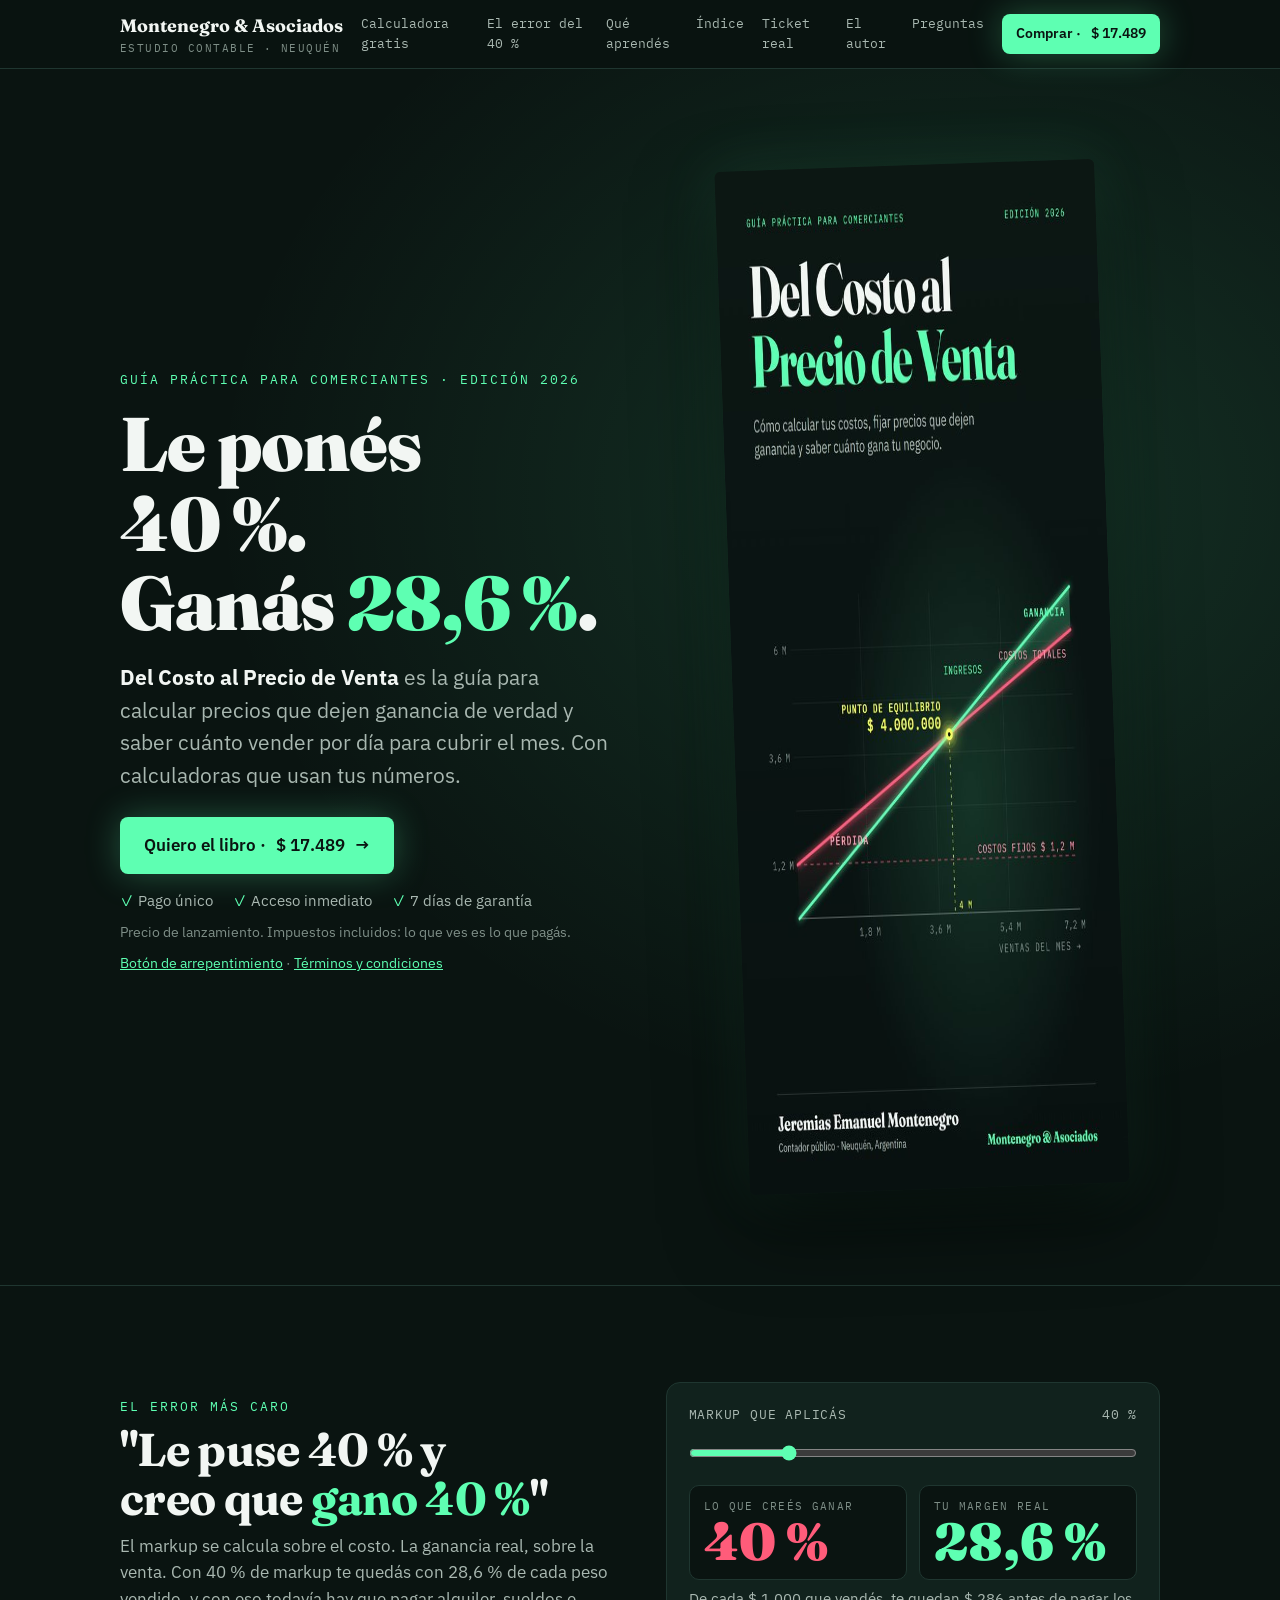
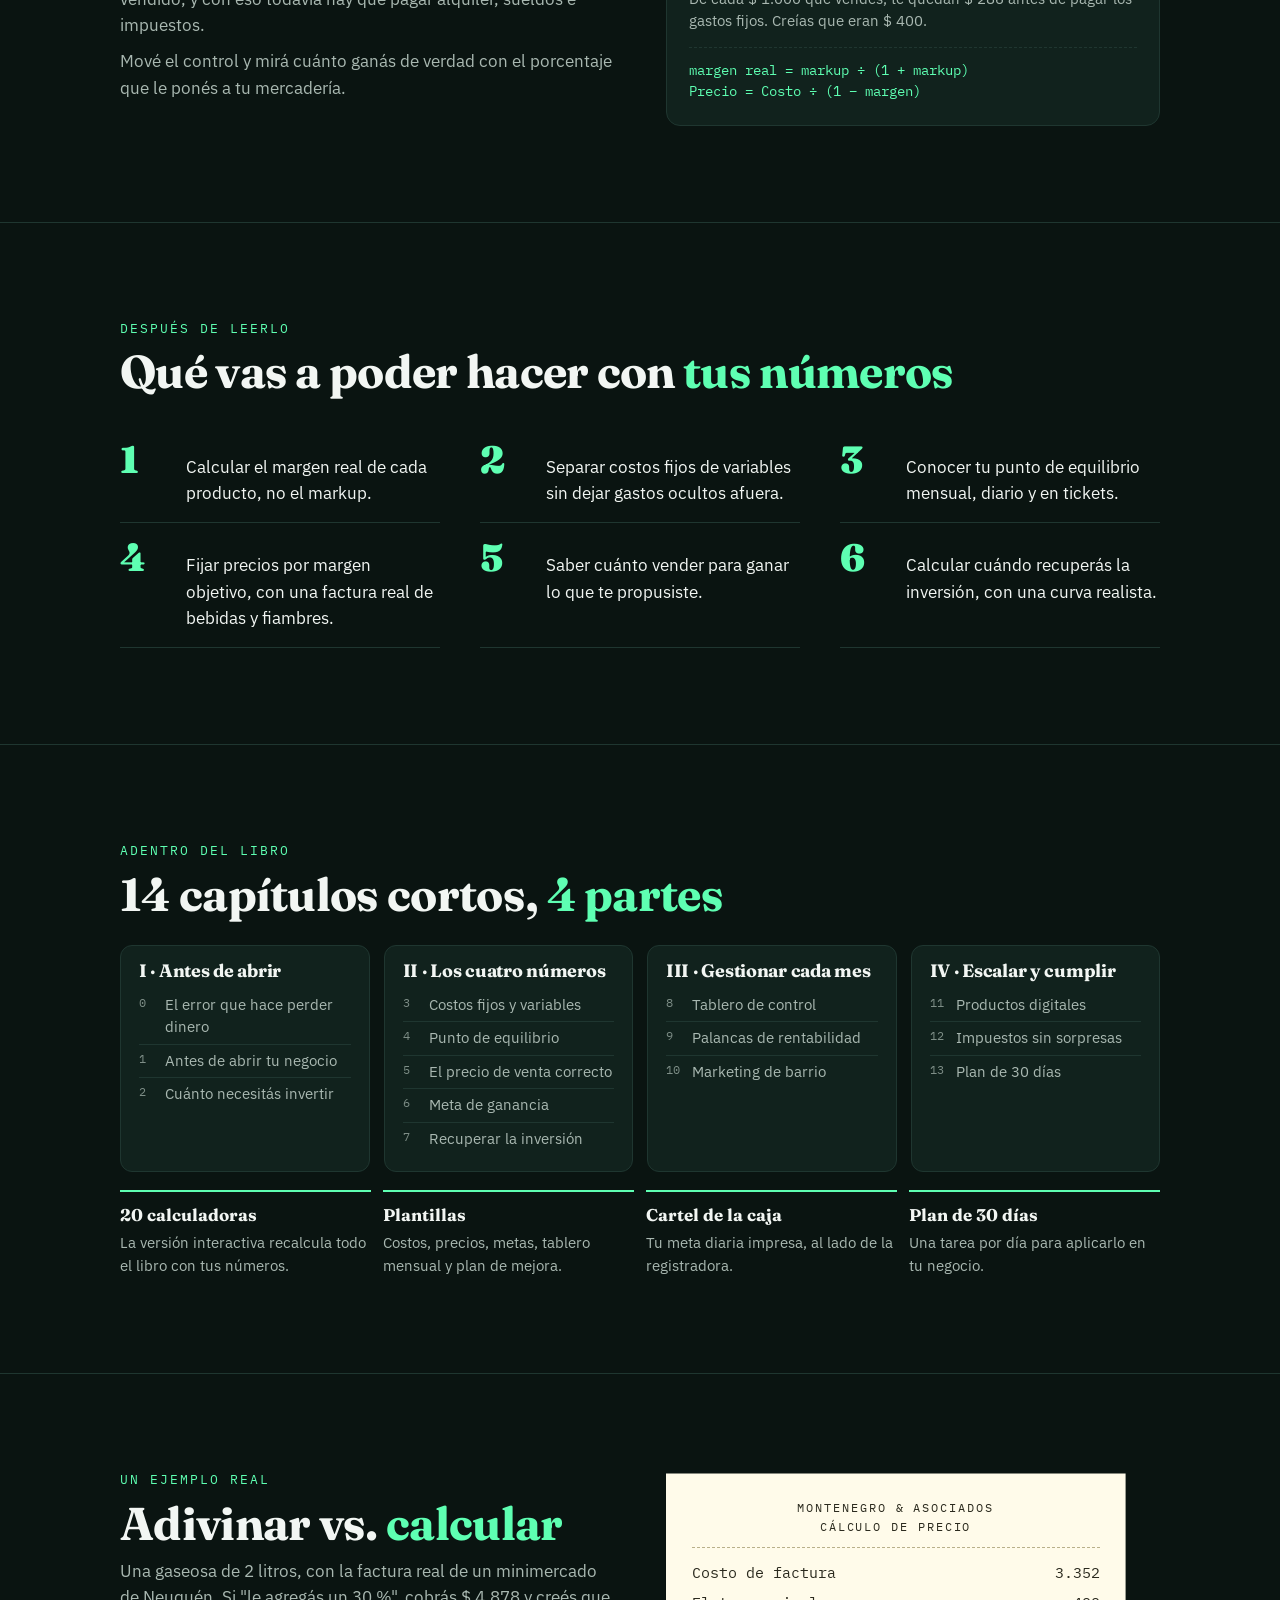
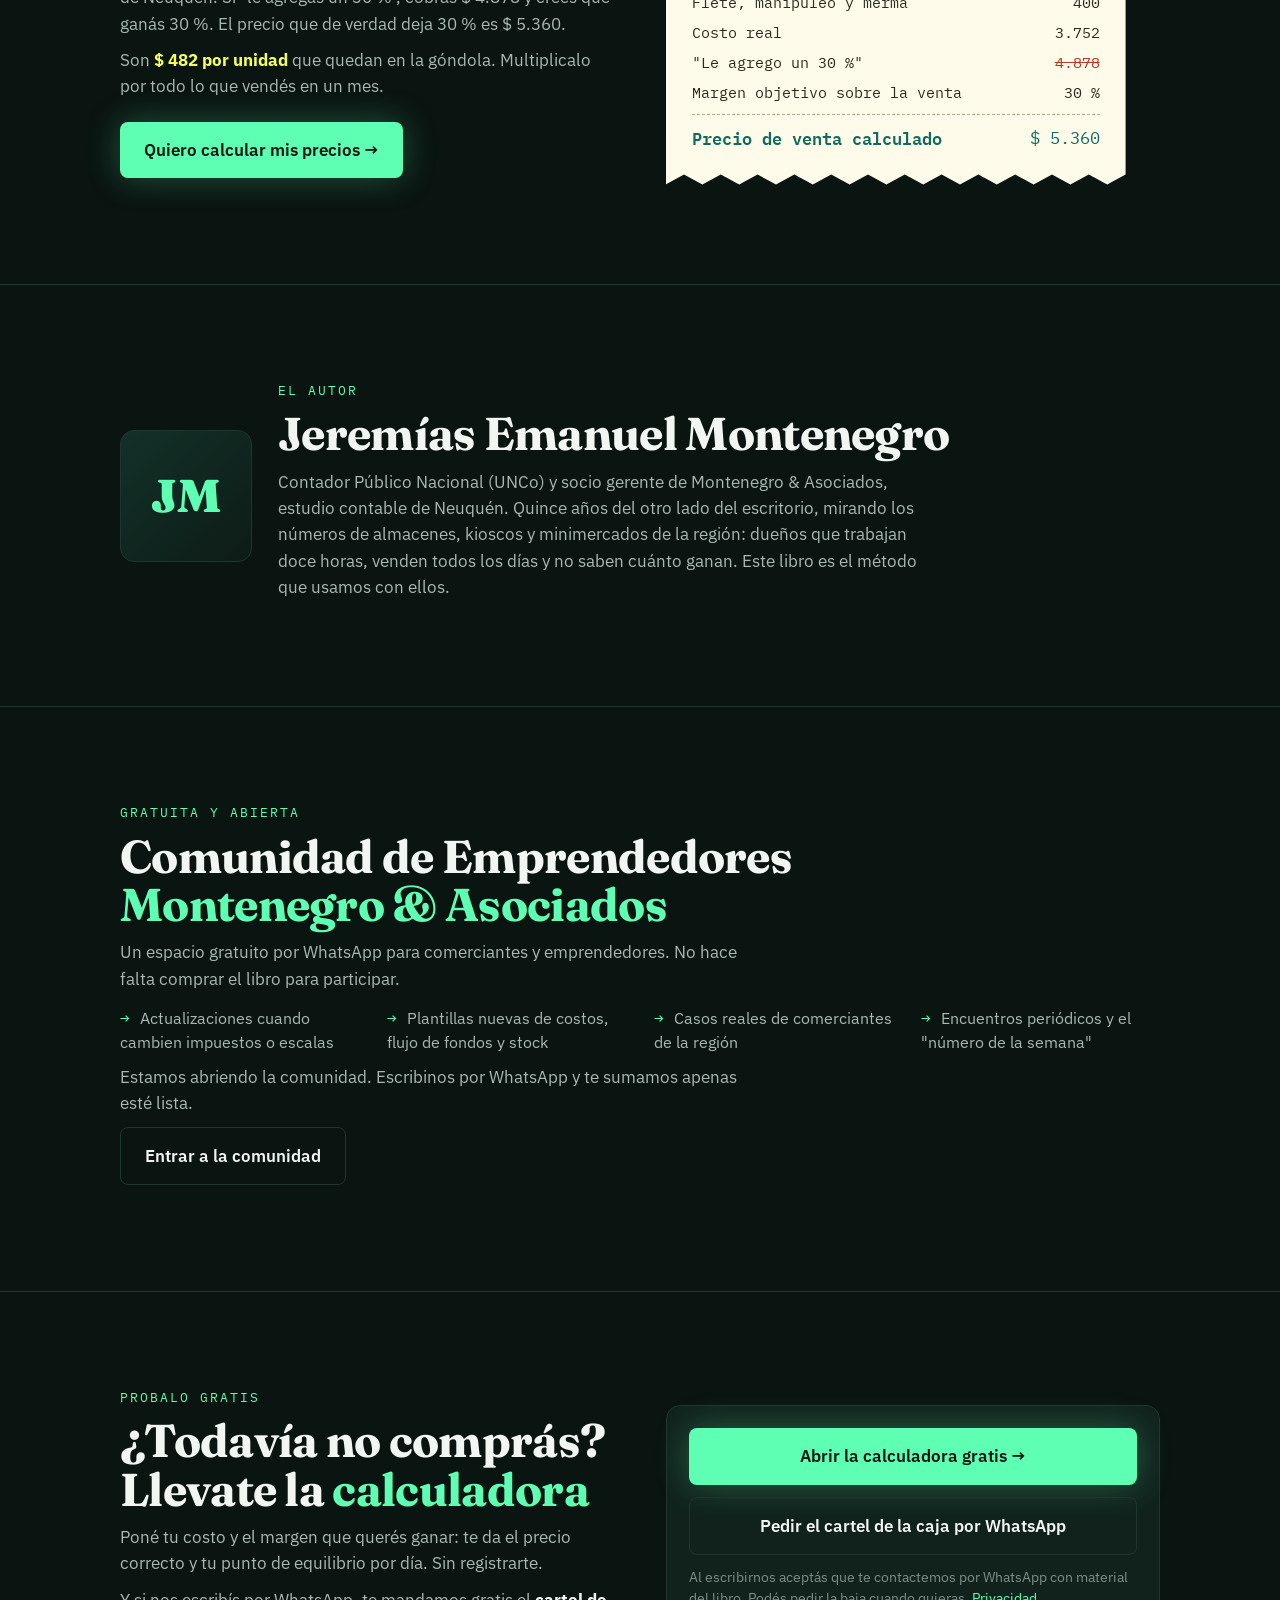
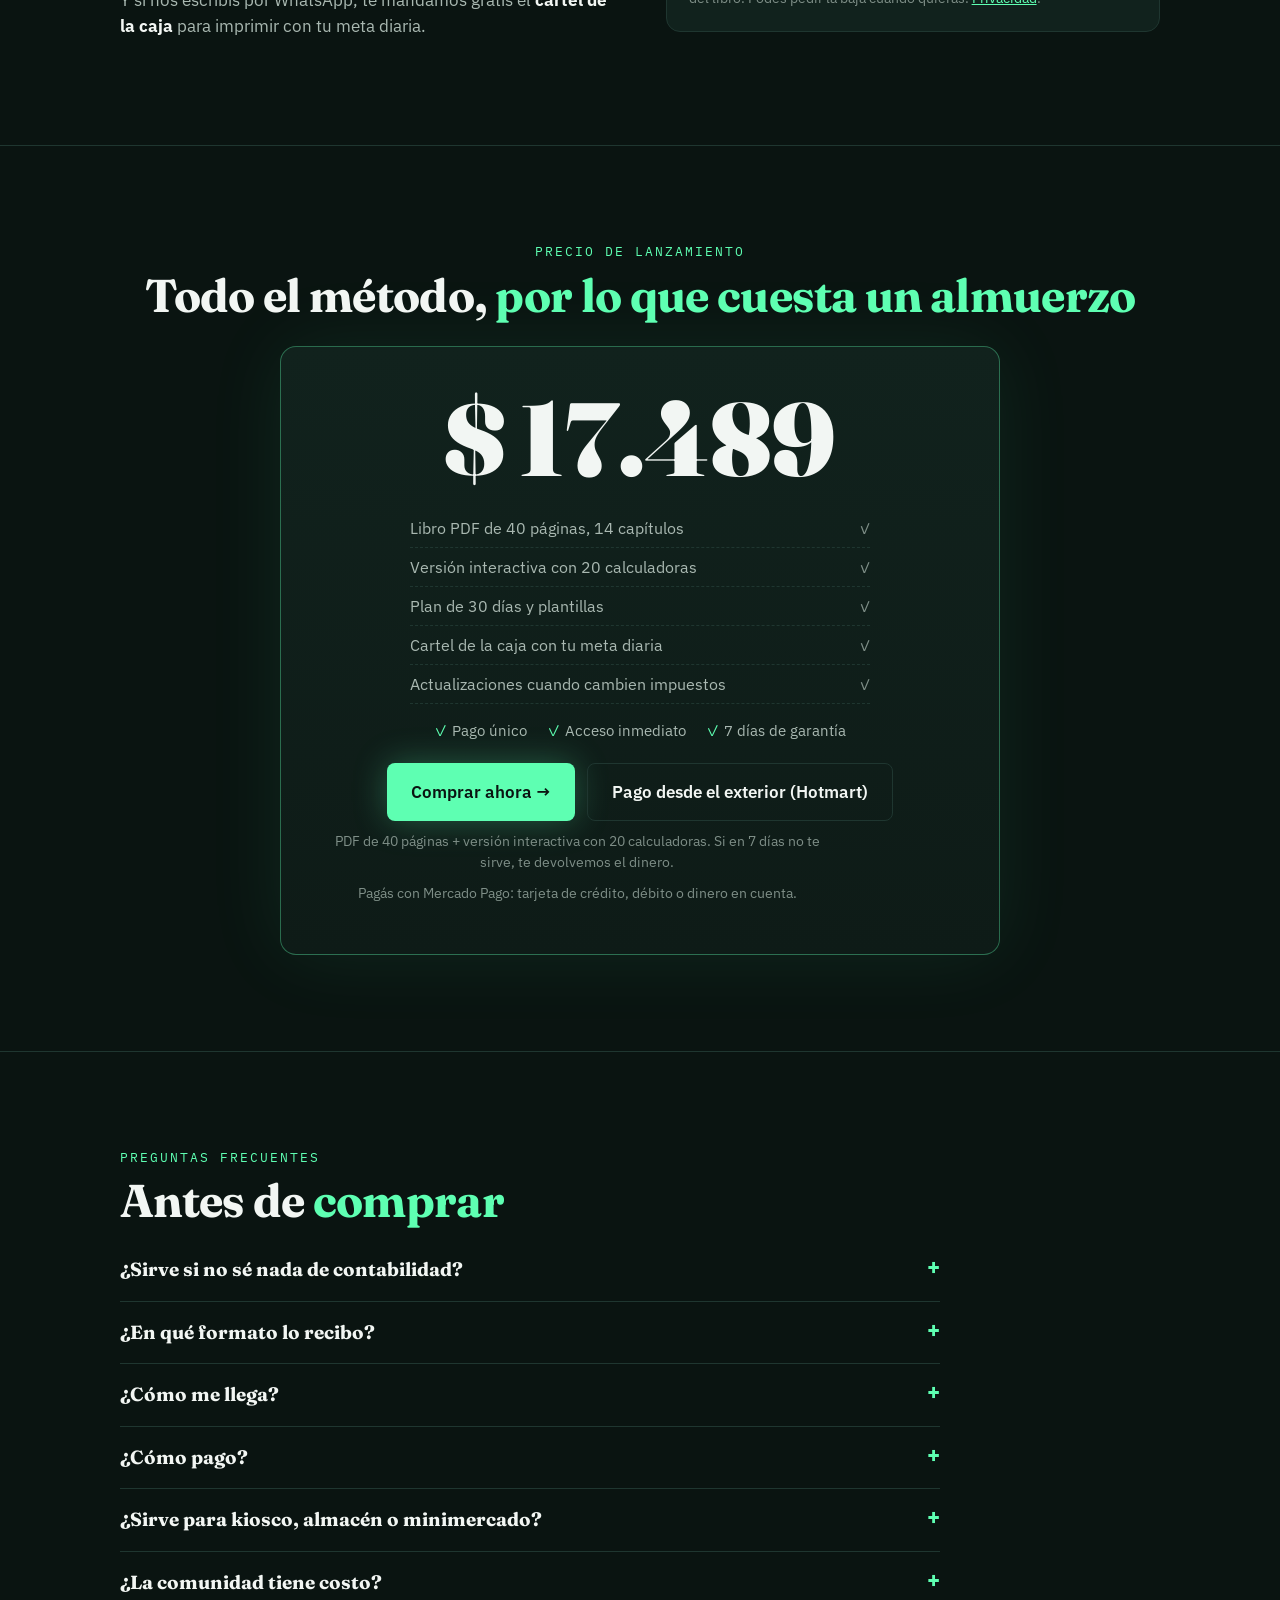
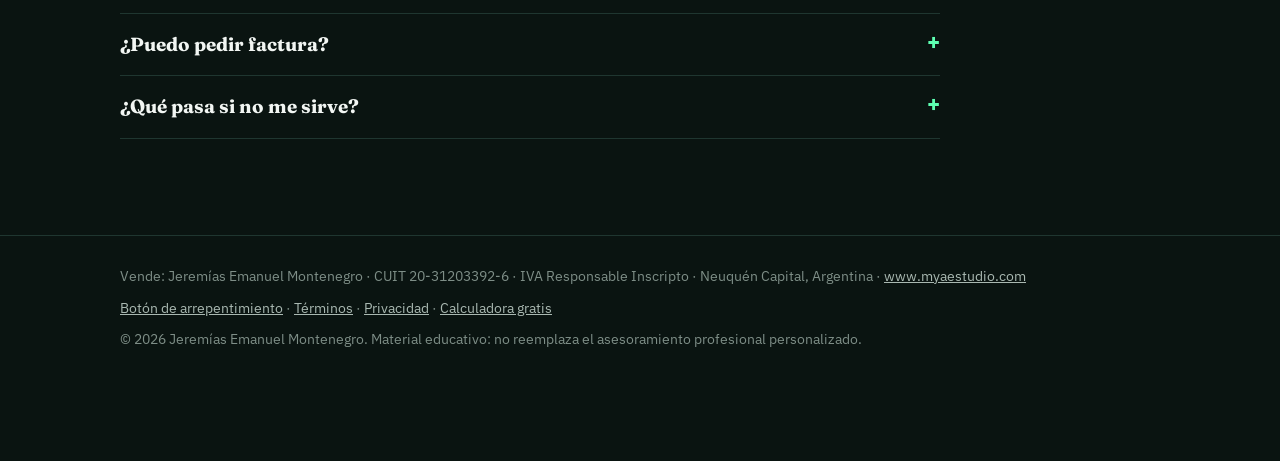
==== index.html @ 3f7f7103 "Botón de compra: pregunta si paga en pesos y manda a Impultienda o a Hotmart Un <dialog> nativo con " ====
<!doctype html>
<html lang="es-AR">
<head>
<meta charset="utf-8">
<meta name="viewport" content="width=device-width, initial-scale=1">
<title>Del Costo al Precio de Venta · Guía práctica para comerciantes</title>
<meta name="description" content="Cómo calcular tus costos, fijar precios que dejen ganancia y saber cuánto gana tu negocio. Ebook con calculadoras interactivas para almacenes, kioscos y minimercados. Pago único, acceso inmediato.">
<meta property="og:type" content="book">
<meta property="og:title" content="Del Costo al Precio de Venta">
<meta property="og:description" content="Le pusiste 40 % y ganás 28,6 %. La guía práctica para fijar precios que dejen ganancia. Con calculadoras interactivas.">
<meta property="og:image" content="https://jeremont20007-boop.github.io/del-costo-al-precio-de-venta/og.png">
<meta property="og:image:width" content="1200">
<meta property="og:image:height" content="630">
<meta property="og:url" content="https://jeremont20007-boop.github.io/del-costo-al-precio-de-venta/">
<link rel="canonical" href="https://jeremont20007-boop.github.io/del-costo-al-precio-de-venta/">
<meta property="og:locale" content="es_AR">
<meta name="twitter:card" content="summary_large_image">
<meta name="theme-color" content="#0A1411">
<link rel="icon" href="data:image/svg+xml,%3Csvg xmlns='http://www.w3.org/2000/svg' viewBox='0 0 64 64'%3E%3Crect width='64' height='64' rx='12' fill='%230A1411'/%3E%3Cpath d='M8 52 L56 14' stroke='%235EFFB2' stroke-width='5' stroke-linecap='round'/%3E%3Cpath d='M8 40 L56 24' stroke='%23FF5C7A' stroke-width='5' stroke-linecap='round'/%3E%3Ccircle cx='36' cy='30' r='6' fill='%23F5FF5C'/%3E%3C/svg%3E">
<link rel="preconnect" href="https://fonts.googleapis.com"><link rel="preconnect" href="https://fonts.gstatic.com" crossorigin>
<link rel="stylesheet" href="https://fonts.googleapis.com/css2?family=Fraunces:opsz,wght@9..144,700;9..144,900&family=IBM+Plex+Sans:wght@400;500;600&family=IBM+Plex+Mono:wght@400;600&display=swap">
<script type="application/ld+json">{"@context":"https://schema.org","@type":"Book","name":"Del Costo al Precio de Venta","author":{"@type":"Person","name":"Jeremías Emanuel Montenegro"},"publisher":{"@type":"Organization","name":"Montenegro & Asociados"},"inLanguage":"es-AR","bookFormat":"https://schema.org/EBook","offers":{"@type":"Offer","price":"10","priceCurrency":"USD","availability":"https://schema.org/InStock"}}</script>
<style>
:root{--bg:#0A1411;--bg2:#0E1B17;--card:#11221D;--line:#1F3630;--ink:#F2F6F3;--ink2:#A9B8B1;--ink3:#7E8E87;--fluo:#5EFFB2;--coral:#FF5C7A;--amar:#F5FF5C;--crema:#FFFBEA;
  --f:"Fraunces",Georgia,serif;--s:"IBM Plex Sans",system-ui,-apple-system,"Segoe UI",sans-serif;--m:"IBM Plex Mono",Consolas,monospace}
*{box-sizing:border-box}
html{scroll-behavior:smooth}
@media (prefers-reduced-motion:reduce){html{scroll-behavior:auto}*{animation:none!important;transition:none!important}}
body{margin:0;background:var(--bg);color:var(--ink);font-family:var(--s);font-size:17px;line-height:1.55;font-variant-numeric:tabular-nums;-webkit-font-smoothing:antialiased}
a{color:var(--fluo)}
:focus-visible{outline:2px solid var(--amar);outline-offset:3px;border-radius:4px}
.wrap{max-width:1120px;margin:0 auto;padding-inline:clamp(18px,4vw,40px)}
h1,h2,h3{font-family:var(--f);font-weight:700;line-height:1.05;margin:0;text-wrap:balance;letter-spacing:-.015em}
h1{font-size:clamp(40px,6.4vw,76px);font-weight:900}
h1 em,h2 em{font-style:normal;color:var(--fluo)}
h2{font-size:clamp(30px,4vw,46px)}
h3{font-size:21px}
p{margin:10px 0;max-width:64ch}
.eyebrow{font-family:var(--m);font-size:12.5px;letter-spacing:.16em;text-transform:uppercase;color:var(--fluo)}
.muted{color:var(--ink2)}
section{padding-block:clamp(56px,8vw,96px);border-top:1px solid var(--line)}
/* header */
header.nav{position:sticky;top:0;z-index:20;background:rgba(10,20,17,.88);backdrop-filter:blur(10px);border-bottom:1px solid var(--line)}
header.nav .wrap{display:flex;align-items:center;gap:18px;padding-block:12px}
.brand{font-family:var(--f);font-weight:700;font-size:18px;color:var(--ink);text-decoration:none;white-space:nowrap}
.brand small{display:block;font-family:var(--m);font-weight:400;font-size:10.5px;letter-spacing:.14em;color:var(--ink3);text-transform:uppercase}
nav.links{display:flex;gap:18px;margin-left:auto;font-family:var(--m);font-size:13px}
nav.links a{color:var(--ink2);text-decoration:none}
nav.links a:hover{color:var(--fluo)}
.btn{white-space:nowrap;display:inline-flex;align-items:center;justify-content:center;gap:10px;background:var(--fluo);color:#0A1411;font-weight:600;font-size:17px;border:0;border-radius:8px;padding:15px 24px;text-decoration:none;cursor:pointer;box-shadow:0 0 0 rgba(94,255,178,0),0 0 34px rgba(94,255,178,.28);transition:transform .15s,box-shadow .15s,background .15s}
.btn:hover{background:#8AFFC8;transform:translateY(-1px);box-shadow:0 0 44px rgba(94,255,178,.42)}
.btn.sm{font-size:14px;padding:9px 14px}
.btn.ghost{background:transparent;color:var(--ink);border:1px solid var(--line);box-shadow:none}
.btn.ghost:hover{border-color:var(--fluo);color:var(--fluo);background:transparent}
/* hero */
.hero{border-top:0;background:radial-gradient(ellipse at 75% 35%,rgba(94,255,178,.13) 0,rgba(94,255,178,0) 55%)}
.hero .grid{display:grid;grid-template-columns:minmax(0,1.05fr) minmax(0,1fr);gap:clamp(24px,5vw,64px);align-items:center}
.hero .sub{font-size:clamp(18px,2vw,21px);color:var(--ink2);margin:18px 0 26px;max-width:40ch}
.precio-linea{display:flex;flex-wrap:wrap;align-items:center;gap:14px}
.tachado{font-family:var(--m);color:var(--coral);text-decoration:line-through}
.chip{font-family:var(--m);font-size:12px;color:var(--coral);border:1px solid rgba(255,92,122,.5);border-radius:4px;padding:2px 7px}
.garantias{display:flex;flex-wrap:wrap;gap:8px 20px;margin-top:16px;font-size:14.5px;color:var(--ink2)}
.garantias span::before{content:"✓ ";color:var(--fluo)}
.urgencia{font-size:13.5px;color:var(--ink3);margin-top:10px}
.tapa{display:block;width:min(100%,380px);margin-inline:auto;border-radius:6px;box-shadow:0 30px 80px rgba(0,0,0,.6),0 0 60px rgba(94,255,178,.12);transform:rotate(-2deg)}
.valor{list-style:none;padding:0;margin:18px auto 0;max-width:460px;text-align:left;font-size:15.5px}
.valor li{display:flex;justify-content:space-between;gap:12px;padding:7px 0;border-bottom:1px dashed var(--line);color:var(--ink2)}
.valor li b{font-family:var(--m);font-weight:400;color:var(--ink3)}
/* error / calculadora */
.dos{display:grid;grid-template-columns:repeat(auto-fit,minmax(300px,1fr));gap:clamp(24px,4vw,56px);align-items:center}
.calc{background:var(--card);border:1px solid var(--line);border-radius:14px;padding:22px}
.calc label{display:flex;justify-content:space-between;font-family:var(--m);font-size:13px;color:var(--ink2);letter-spacing:.06em;text-transform:uppercase}
.calc input[type=range]{width:100%;accent-color:var(--fluo);margin:14px 0 6px;height:28px}
.calc .res{display:grid;grid-template-columns:1fr 1fr;gap:12px;margin-top:10px}
.calc .r{background:var(--bg);border:1px solid var(--line);border-radius:10px;padding:12px 14px}
.calc .r .k{font-family:var(--m);font-size:11px;letter-spacing:.12em;text-transform:uppercase;color:var(--ink3)}
.calc .r .v{font-family:var(--f);font-weight:900;font-size:clamp(34px,5vw,52px);line-height:1}
.calc .r.no .v{color:var(--coral)}.calc .r.si .v{color:var(--fluo)}
.calc .formula{font-family:var(--m);font-size:14px;color:var(--fluo);border-top:1px dashed var(--line);margin-top:14px;padding-top:12px}
.calc .lectura{font-size:14.5px;color:var(--ink2);margin:8px 0 0}
/* resultados */
.seis{display:grid;grid-template-columns:repeat(auto-fit,minmax(280px,1fr));gap:0 40px;margin-top:28px}
.seis div{display:grid;grid-template-columns:54px 1fr;gap:12px;align-items:baseline;padding:16px 0;border-bottom:1px solid var(--line)}
.seis b{font-family:var(--f);font-weight:900;font-size:38px;color:var(--fluo);line-height:1}
/* indice */
.partes{display:grid;grid-template-columns:repeat(auto-fit,minmax(240px,1fr));gap:14px;margin-top:26px}
.parte{background:var(--card);border:1px solid var(--line);border-radius:12px;padding:16px 18px}
.parte h3{font-size:18px;margin-bottom:8px}
.parte ol{list-style:none;margin:0;padding:0;font-size:14.5px;color:var(--ink2)}
.parte li{display:grid;grid-template-columns:26px 1fr;padding:5px 0;border-bottom:1px solid var(--line)}
.parte li:last-child{border-bottom:0}
.parte li span{font-family:var(--m);font-size:12px;color:var(--ink3)}
.incluye{display:grid;grid-template-columns:repeat(auto-fit,minmax(220px,1fr));gap:12px;margin-top:18px}
.incluye div{border-top:2px solid var(--fluo);padding-top:10px;font-size:15px;color:var(--ink2)}
.incluye b{display:block;color:var(--ink);font-family:var(--f);font-size:17px;margin-bottom:2px}
/* ticket */
.ticket{background:var(--crema);color:#2B2A1E;font-family:var(--m);padding:26px 26px 30px;max-width:460px;box-shadow:0 22px 60px rgba(0,0,0,.5);
  clip-path:polygon(0 0,100% 0,100% calc(100% - 10px),96% 100%,92% calc(100% - 10px),88% 100%,84% calc(100% - 10px),80% 100%,76% calc(100% - 10px),72% 100%,68% calc(100% - 10px),64% 100%,60% calc(100% - 10px),56% 100%,52% calc(100% - 10px),48% 100%,44% calc(100% - 10px),40% 100%,36% calc(100% - 10px),32% 100%,28% calc(100% - 10px),24% 100%,20% calc(100% - 10px),16% 100%,12% calc(100% - 10px),8% 100%,4% calc(100% - 10px),0 100%)}
.ticket .t{text-align:center;font-size:12px;letter-spacing:.16em;text-transform:uppercase;border-bottom:1px dashed #B9B08A;padding-bottom:10px;margin-bottom:10px}
.ticket .l{display:flex;justify-content:space-between;gap:12px;font-size:15px;line-height:2}
.ticket .l.x b{color:#B23A2A;text-decoration:line-through;font-weight:400}
.ticket .l.tot{border-top:1px dashed #B9B08A;margin-top:6px;padding-top:6px;color:#0E6B5E;font-weight:600;font-size:17px}
.ticket b{font-weight:400}
/* autor, comunidad */
.autor{display:grid;grid-template-columns:auto minmax(0,1fr);gap:26px;align-items:center}
.mono-foto{width:132px;height:132px;border-radius:14px;background:linear-gradient(135deg,#123128,#0E1B17);border:1px solid var(--line);display:grid;place-items:center;font-family:var(--f);font-weight:900;font-size:46px;color:var(--fluo)}
.lista{list-style:none;padding:0;margin:14px 0 0;display:grid;grid-template-columns:repeat(auto-fit,minmax(230px,1fr));gap:8px 28px;color:var(--ink2);font-size:15.5px}
.lista li::before{content:"→ ";color:var(--fluo);font-family:var(--m)}
/* precio */
.oferta{background:linear-gradient(180deg,#11221D,#0E1B17);border:1px solid rgba(94,255,178,.35);border-radius:16px;padding:clamp(22px,4vw,40px);max-width:720px;margin:26px auto 0;text-align:center;box-shadow:0 0 80px rgba(94,255,178,.08)}
.oferta .precio{font-family:var(--f);font-weight:900;font-size:clamp(64px,10vw,104px);line-height:1;color:var(--ink)}
.oferta .precio small{font-family:var(--m);font-weight:400;font-size:18px;color:var(--ink3);margin-right:8px}
.oferta .botones{display:flex;flex-wrap:wrap;gap:12px;justify-content:center;margin-top:20px}
.oferta .garantias{justify-content:center}
/* faq */
details{border-bottom:1px solid var(--line);padding:16px 0;max-width:820px}
summary{cursor:pointer;font-family:var(--f);font-weight:700;font-size:19px;list-style:none;display:flex;justify-content:space-between;gap:16px}
summary::-webkit-details-marker{display:none}
summary::after{content:"+";font-family:var(--m);color:var(--fluo);font-size:22px;line-height:1}
details[open] summary::after{content:"–"}
details p{color:var(--ink2);margin:10px 0 0}
footer{border-top:1px solid var(--line);padding-block:30px 110px;color:var(--ink3);font-size:14px}
footer .wrap{display:flex;flex-wrap:wrap;gap:10px 26px;justify-content:space-between}
footer a{color:var(--ink2)}
/* barra móvil */
.barra{position:fixed;left:0;right:0;bottom:0;z-index:30;display:none;align-items:center;justify-content:space-between;gap:12px;background:rgba(10,20,17,.96);border-top:1px solid var(--line);padding:10px 16px calc(10px + env(safe-area-inset-bottom,0px))}
.barra .p{font-family:var(--f);font-weight:900;font-size:24px}
.barra .p small{font-family:var(--m);font-weight:400;font-size:12px;color:var(--coral);text-decoration:line-through;margin-left:8px}
.reveal{opacity:0;transform:translateY(14px);transition:opacity .6s ease,transform .6s ease}
.reveal.in{opacity:1;transform:none}
@media (max-width:1140px){nav.links{display:none}header.nav .btn{margin-left:auto}}
@media (max-width:860px){
  .hero .grid{grid-template-columns:1fr}
  nav.links{display:none}
  .barra{display:flex}
  header.nav .btn{display:none}
  .autor{grid-template-columns:1fr}
  header.nav .btn{margin-left:auto}
}
</style>
</head>
<body>

<header class="nav"><div class="wrap">
  <a class="brand" href="#top">Montenegro &amp; Asociados<small>Estudio contable · Neuquén</small></a>
  <nav class="links" aria-label="Secciones"><a href="calculadora/" data-utm>Calculadora gratis</a><a href="#calculadora">El error del 40 %</a><a href="#aprender">Qué aprendés</a><a href="#indice">Índice</a><a href="#ticket">Ticket real</a><a href="#autor">El autor</a><a href="#faq">Preguntas</a></nav>
  <a class="btn sm" data-buy="principal" href="#comprar">Comprar · <span data-precio>USD 10</span></a>
</div></header>

<main id="top">
<section class="hero"><div class="wrap grid">
  <div>
    <div class="eyebrow">Guía práctica para comerciantes · Edición 2026</div>
    <h1 style="margin-top:14px">Le ponés 40 %.<br>Ganás <em>28,6 %</em>.</h1>
    <p class="sub"><b style="color:var(--ink)">Del Costo al Precio de Venta</b> es la guía para calcular precios que dejen ganancia de verdad y saber cuánto vender por día para cubrir el mes. Con calculadoras que usan tus números.</p>
    <div class="precio-linea">
      <a class="btn" data-buy="principal" href="#comprar">Quiero el libro · <span data-precio>USD 10</span> →</a>
      <span class="muted">Antes <span class="tachado"><span data-tachado>USD 24</span></span> <span class="chip">−58 %</span></span>
    </div>
    <div class="garantias"><span>Pago único</span><span>Acceso inmediato</span><span>7 días de garantía</span></div>
    <p class="urgencia">Precio de lanzamiento. Impuestos incluidos: lo que ves es lo que pagás.</p>
    <p class="urgencia"><a href="arrepentimiento.html">Botón de arrepentimiento</a> · <a href="terminos.html">Términos y condiciones</a></p>
  </div>
  <img class="tapa" src="tapa.jpg" width="640" height="1024" alt="Tapa del libro Del Costo al Precio de Venta: curva de ingresos y costos con el punto de equilibrio">
</div></section>

<section id="calculadora"><div class="wrap dos">
  <div class="reveal">
    <div class="eyebrow">El error más caro</div>
    <h2 style="margin-top:10px">"Le puse 40 % y creo que <em>gano 40 %</em>"</h2>
    <p class="muted">El markup se calcula sobre el costo. La ganancia real, sobre la venta. Con 40 % de markup te quedás con 28,6 % de cada peso vendido, y con eso todavía hay que pagar alquiler, sueldos e impuestos.</p>
    <p class="muted">Mové el control y mirá cuánto ganás de verdad con el porcentaje que le ponés a tu mercadería.</p>
  </div>
  <div class="calc reveal">
    <label for="mk"><span>Markup que aplicás</span><span id="mkv">40 %</span></label>
    <input id="mk" type="range" min="10" max="150" step="1" value="40" aria-label="Markup que aplicás">
    <div class="res">
      <div class="r no"><div class="k">Lo que creés ganar</div><div class="v" id="cree">40 %</div></div>
      <div class="r si"><div class="k">Tu margen real</div><div class="v" id="real">28,6 %</div></div>
    </div>
    <p class="lectura" id="lectura">De cada $ 1.000 que vendés, te quedan $ 286 antes de pagar los gastos fijos.</p>
    <div class="formula">margen real = markup ÷ (1 + markup)<br>Precio = Costo ÷ (1 − margen)</div>
  </div>
</div></section>

<section id="aprender"><div class="wrap">
  <div class="eyebrow reveal">Después de leerlo</div>
  <h2 class="reveal" style="margin-top:10px">Qué vas a poder hacer con <em>tus números</em></h2>
  <div class="seis">
    <div class="reveal"><b>1</b><span>Calcular el margen real de cada producto, no el markup.</span></div>
    <div class="reveal"><b>2</b><span>Separar costos fijos de variables sin dejar gastos ocultos afuera.</span></div>
    <div class="reveal"><b>3</b><span>Conocer tu punto de equilibrio mensual, diario y en tickets.</span></div>
    <div class="reveal"><b>4</b><span>Fijar precios por margen objetivo, con una factura real de bebidas y fiambres.</span></div>
    <div class="reveal"><b>5</b><span>Saber cuánto vender para ganar lo que te propusiste.</span></div>
    <div class="reveal"><b>6</b><span>Calcular cuándo recuperás la inversión, con una curva realista.</span></div>
  </div>
</div></section>

<section id="indice"><div class="wrap">
  <div class="eyebrow reveal">Adentro del libro</div>
  <h2 class="reveal" style="margin-top:10px">14 capítulos cortos, <em>4 partes</em></h2>
  <div class="partes">
    <div class="parte reveal"><h3>I · Antes de abrir</h3><ol><li><span>0</span>El error que hace perder dinero</li><li><span>1</span>Antes de abrir tu negocio</li><li><span>2</span>Cuánto necesitás invertir</li></ol></div>
    <div class="parte reveal"><h3>II · Los cuatro números</h3><ol><li><span>3</span>Costos fijos y variables</li><li><span>4</span>Punto de equilibrio</li><li><span>5</span>El precio de venta correcto</li><li><span>6</span>Meta de ganancia</li><li><span>7</span>Recuperar la inversión</li></ol></div>
    <div class="parte reveal"><h3>III · Gestionar cada mes</h3><ol><li><span>8</span>Tablero de control</li><li><span>9</span>Palancas de rentabilidad</li><li><span>10</span>Marketing de barrio</li></ol></div>
    <div class="parte reveal"><h3>IV · Escalar y cumplir</h3><ol><li><span>11</span>Productos digitales</li><li><span>12</span>Impuestos sin sorpresas</li><li><span>13</span>Plan de 30 días</li></ol></div>
  </div>
  <div class="incluye">
    <div class="reveal"><b>20 calculadoras</b>La versión interactiva recalcula todo el libro con tus números.</div>
    <div class="reveal"><b>Plantillas</b>Costos, precios, metas, tablero mensual y plan de mejora.</div>
    <div class="reveal"><b>Cartel de la caja</b>Tu meta diaria impresa, al lado de la registradora.</div>
    <div class="reveal"><b>Plan de 30 días</b>Una tarea por día para aplicarlo en tu negocio.</div>
  </div>
</div></section>

<section id="ticket"><div class="wrap dos">
  <div class="reveal">
    <div class="eyebrow">Un ejemplo real</div>
    <h2 style="margin-top:10px">Adivinar vs. <em>calcular</em></h2>
    <p class="muted">Una gaseosa de 2 litros, con la factura real de un minimercado de Neuquén. Si "le agregás un 30 %", cobrás $ 4.878 y creés que ganás 30 %. El precio que de verdad deja 30 % es $ 5.360.</p>
    <p class="muted">Son <b style="color:var(--amar)">$ 482 por unidad</b> que quedan en la góndola. Multiplicalo por todo lo que vendés en un mes.</p>
    <p style="margin-top:22px"><a class="btn" data-buy="principal" href="#comprar">Quiero calcular mis precios →</a></p>
  </div>
  <div class="ticket reveal" role="img" aria-label="Ticket con el cálculo del precio de venta">
    <div class="t">Montenegro &amp; Asociados<br>cálculo de precio</div>
    <div class="l"><span>Costo de factura</span><b>3.352</b></div>
    <div class="l"><span>Flete, manipuleo y merma</span><b>400</b></div>
    <div class="l"><span>Costo real</span><b>3.752</b></div>
    <div class="l x"><span>"Le agrego un 30 %"</span><b>4.878</b></div>
    <div class="l"><span>Margen objetivo sobre la venta</span><b>30 %</b></div>
    <div class="l tot"><span>Precio de venta calculado</span><b>$ 5.360</b></div>
  </div>
</div></section>

<section id="autor"><div class="wrap autor">
  <div class="mono-foto reveal" aria-hidden="true">JM</div>
  <div class="reveal">
    <div class="eyebrow">El autor</div>
    <h2 style="margin-top:10px">Jeremías Emanuel Montenegro</h2>
    <p class="muted">Contador Público Nacional (UNCo) y socio gerente de Montenegro &amp; Asociados, estudio contable de Neuquén. Quince años del otro lado del escritorio, mirando los números de almacenes, kioscos y minimercados de la región: dueños que trabajan doce horas, venden todos los días y no saben cuánto ganan. Este libro es el método que usamos con ellos.</p>
  </div>
</div></section>

<section id="comunidad"><div class="wrap">
  <div class="eyebrow reveal">Gratuita y abierta</div>
  <h2 class="reveal" style="margin-top:10px">Comunidad de Emprendedores <em>Montenegro &amp; Asociados</em></h2>
  <p class="muted reveal">Un espacio gratuito por WhatsApp para comerciantes y emprendedores. No hace falta comprar el libro para participar.</p>
  <ul class="lista reveal"><li>Actualizaciones cuando cambien impuestos o escalas</li><li>Plantillas nuevas de costos, flujo de fondos y stock</li><li>Casos reales de comerciantes de la región</li><li>Encuentros periódicos y el "número de la semana"</li></ul>
  <p class="muted reveal" id="comunidadTexto">Estamos abriendo la comunidad. Escribinos por WhatsApp y te sumamos apenas esté lista.</p>
  <p class="reveal"><a class="btn ghost" id="comunidadBtn" hidden target="_blank" rel="noopener">Entrar a la comunidad</a></p>
</div></section>

<section id="testimonios" hidden><div class="wrap">
  <div class="eyebrow">Lo que dicen los comerciantes</div>
  <h2 style="margin-top:10px">Testimonios</h2>
  <div class="partes" id="testimoniosGrid"></div>
</div></section>

<section id="gratis"><div class="wrap dos">
  <div class="reveal">
    <div class="eyebrow">Probalo gratis</div>
    <h2 style="margin-top:10px">¿Todavía no comprás? Llevate la <em>calculadora</em></h2>
    <p class="muted">Poné tu costo y el margen que querés ganar: te da el precio correcto y tu punto de equilibrio por día. Sin registrarte.</p>
    <p class="muted">Y si nos escribís por WhatsApp, te mandamos gratis el <b style="color:var(--ink)">cartel de la caja</b> para imprimir con tu meta diaria.</p>
  </div>
  <div class="calc reveal" style="display:flex;flex-direction:column;gap:12px">
    <a class="btn" href="calculadora/" data-utm>Abrir la calculadora gratis →</a>
    <a class="btn ghost" id="waLead" href="#" target="_blank" rel="noopener">Pedir el cartel de la caja por WhatsApp</a>
    <p class="urgencia" id="waLeadLegal" style="margin:0">Al escribirnos aceptás que te contactemos por WhatsApp con material del libro. Podés pedir la baja cuando quieras. <a href="privacidad.html">Privacidad</a>.</p>
  </div>
</div></section>

<section id="comprar"><div class="wrap">
  <div style="text-align:center"><div class="eyebrow reveal">Precio de lanzamiento</div><h2 class="reveal" style="margin-top:10px">Todo el método, <em>por lo que cuesta un almuerzo</em></h2></div>
  <div class="oferta reveal">
    <div class="muted">Antes <span class="tachado"><span data-tachado>USD 24</span></span></div>
    <div class="precio"><span data-precio>USD 10</span></div>
    <ul class="valor"><li>Libro PDF de 40 páginas, 14 capítulos <b>✓</b></li><li>Versión interactiva con 20 calculadoras <b>✓</b></li><li>Plan de 30 días y plantillas <b>✓</b></li><li>Cartel de la caja con tu meta diaria <b>✓</b></li><li>Actualizaciones cuando cambien impuestos <b>✓</b></li></ul>
    <div class="garantias"><span>Pago único</span><span>Acceso inmediato</span><span>7 días de garantía</span></div>
    <div class="botones"><a class="btn" data-buy="principal" href="#" target="_blank" rel="noopener">Comprar ahora →</a><a class="btn ghost" data-buy="hotmart" href="#" target="_blank" rel="noopener">Pago desde el exterior (Hotmart)</a></div>
    <p class="urgencia" style="margin-bottom:0">PDF de 40 páginas + versión interactiva con 20 calculadoras. Si en <span data-garantia>7</span> días no te sirve, te devolvemos el dinero.</p>
    <p class="urgencia" id="mpLinea" hidden>Pagás con Mercado Pago: tarjeta de crédito, débito o dinero en cuenta.</p>
  </div>
</div></section>

<section id="faq"><div class="wrap">
  <div class="eyebrow reveal">Preguntas frecuentes</div>
  <h2 class="reveal" style="margin-top:10px;margin-bottom:14px">Antes de <em>comprar</em></h2>
  <details><summary>¿Sirve si no sé nada de contabilidad?</summary><p>Sí. Está escrito para comerciantes, no para contadores. Hace falta orden, una calculadora y ganas de mirar los números de frente. Cada fórmula viene con un ejemplo y con la calculadora lista.</p></details>
  <details><summary>¿En qué formato lo recibo?</summary><p>Un PDF de 40 páginas que podés leer en el celular o imprimir, y una versión interactiva que abre en cualquier navegador, sin instalar nada, donde cargás tus números y el libro se recalcula entero.</p></details>
  <details><summary>¿Cómo me llega?</summary><p>Apenas se acredita el pago te llega un mail con los enlaces de descarga. Si no lo ves en unos minutos, revisá spam o escribinos por WhatsApp.</p></details>
  <details><summary>¿Cómo pago?</summary><p>Desde Argentina, en pesos y con impuestos incluidos. Desde otro país, con el botón "Pago desde el exterior", en tu moneda.</p></details>
  <details><summary>¿Sirve para kiosco, almacén o minimercado?</summary><p>Para eso fue escrito. Los casos son de comercios de barrio de Neuquén: gaseosas, fiambres, golosinas, productos de limpieza. También sirve para cualquier negocio que compra y revende.</p></details>
  <details><summary>¿La comunidad tiene costo?</summary><p>No. La Comunidad de Emprendedores Montenegro &amp; Asociados es gratuita y abierta a cualquier comerciante, haya comprado o no el libro.</p></details>
  <details><summary>¿Puedo pedir factura?</summary><p>Sí. La plataforma de pago emite el comprobante de la compra. Si necesitás factura a nombre de tu negocio, escribinos desde www.myaestudio.com después de comprar.</p></details>
  <details><summary>¿Qué pasa si no me sirve?</summary><p>Tenés 7 días de garantía. Si no era lo que esperabas, pedís el reembolso desde la misma plataforma y se te devuelve el total.</p></details>
</div></section>
</main>

<footer><div class="wrap">
  <span>Vende: Jeremías Emanuel Montenegro · CUIT 20-31203392-6 · IVA Responsable Inscripto · Neuquén Capital, Argentina · <a href="https://www.myaestudio.com" target="_blank" rel="noopener">www.myaestudio.com</a></span>
  <span><a href="arrepentimiento.html">Botón de arrepentimiento</a> · <a href="terminos.html">Términos</a> · <a href="privacidad.html">Privacidad</a> · <a href="calculadora/">Calculadora gratis</a></span>
  <span>© 2026 Jeremías Emanuel Montenegro. Material educativo: no reemplaza el asesoramiento profesional personalizado.</span>
</div></footer>

<div class="barra" role="region" aria-label="Comprar"><div class="p"><span data-precio>USD 10</span><small><span data-tachado>USD 24</span></small></div><a class="btn sm" data-buy="principal" href="#" target="_blank" rel="noopener">Comprar ahora →</a></div>

<dialog id="elegirPago" style="border:0;border-radius:14px;padding:26px 24px;max-width:420px;width:calc(100% - 32px);box-shadow:0 20px 60px rgba(0,0,0,.35)">
  <form method="dialog">
    <p style="margin:0 0 6px;font-weight:700;font-size:1.15rem">¿Pagás con tarjeta argentina, en pesos?</p>
    <p class="muted" style="margin:0 0 18px">Elegimos el checkout según tu moneda, no según dónde estés.</p>
    <div class="botones" style="display:grid;gap:10px">
      <button class="btn" value="ars" type="submit">Sí, en pesos · Mercado Pago, hasta 3 cuotas</button>
      <button class="btn ghost" value="ext" type="submit">No, desde otro país · en mi moneda (Hotmart)</button>
    </div>
    <p class="muted" style="margin:14px 0 0;font-size:.85rem"><button value="" type="submit" style="background:none;border:0;padding:0;color:inherit;text-decoration:underline;cursor:pointer">Cancelar</button></p>
  </form>
</dialog>

<script src="config.js"></script>
<script>
const CONFIG = window.CONFIG;
(function(){
  const pesos = !!CONFIG.precioPesos;
  document.querySelectorAll('[data-precio]').forEach(e => e.textContent = pesos ? '$ ' + CONFIG.precioPesos : 'USD ' + CONFIG.precio);
  const tachado = pesos ? CONFIG.precioPesosTachado : CONFIG.precioTachado;
  document.querySelectorAll('[data-tachado]').forEach(e => { if (!tachado) (e.closest('.muted, small') || e).remove(); else e.textContent = (pesos ? '$ ' : 'USD ') + tachado; });
  if (CONFIG.impultiendaUrl) document.getElementById('mpLinea').hidden = false;
  // UTM + sck hacia los checkouts
  const q = new URLSearchParams(location.search), pasar = ['utm_source','utm_medium','utm_campaign','utm_content','utm_term','sck','src'];
  function conParams(base){ try { const u = new URL(base); pasar.forEach(k => { if (q.get(k)) u.searchParams.set(k, q.get(k)); }); if (!u.searchParams.get('sck') && q.get('utm_source')) u.searchParams.set('sck', [q.get('utm_source'), q.get('utm_campaign'), q.get('utm_content')].filter(Boolean).join('|')); return u.toString(); } catch(e){ return base; } }
  function irAlCheckout(m){ track('InitiateCheckout', {destino: m === 'ext' ? 'hotmart' : 'impultienda'}); window.open(conParams(m === 'ext' ? CONFIG.hotmartUrl : CONFIG.impultiendaUrl), '_blank', 'noopener'); }
  (function(){ const dlg = document.getElementById('elegirPago'); dlg.querySelectorAll('button').forEach(b => b.addEventListener('click', e => { e.preventDefault(); dlg.close(); if (!b.value) return; try { localStorage.setItem('pagoMoneda', b.value); } catch(_){} irAlCheckout(b.value); })); })();
  document.querySelectorAll('[data-buy]').forEach(a => {
    const tipo = a.dataset.buy, url = conParams({principal: CONFIG.impultiendaUrl || CONFIG.hotmartUrl, shopify: CONFIG.shopifyUrl}[tipo] || CONFIG.hotmartUrl);
    if (a.getAttribute('href') === '#comprar') { a.addEventListener('click', () => track('InitiateCheckout', {destino:'seccion'})); return; }
    a.href = url;
    // Con dos checkouts, el botón principal pregunta la moneda una sola vez y recuerda la respuesta
    if (!(tipo === 'principal' && CONFIG.impultiendaUrl && CONFIG.hotmartUrl)) return a.addEventListener('click', () => track('InitiateCheckout', {destino: tipo}));
    a.addEventListener('click', e => { e.preventDefault(); let m = null; try { m = localStorage.getItem('pagoMoneda'); } catch(_){} m ? irAlCheckout(m) : document.getElementById('elegirPago').showModal(); });
  });
  // píxeles (solo si hay ID)
  const track = window.track;
  track('ViewContent');
  // comunidad
  if (CONFIG.communityWhatsAppUrl) { const b = document.getElementById('comunidadBtn'); b.href = CONFIG.communityWhatsAppUrl; b.hidden = false; document.getElementById('comunidadTexto').textContent = 'Entrá gratis desde acá:'; }
  // testimonios
  if (CONFIG.showTestimonials && CONFIG.testimonials.length) { const s = document.getElementById('testimonios'), g = document.getElementById('testimoniosGrid'); CONFIG.testimonials.forEach(t => { const d = document.createElement('div'); d.className = 'parte'; const p = document.createElement('p'); p.textContent = '“' + t.frase + '”'; const n = document.createElement('p'); n.className = 'muted'; n.textContent = t.nombre + ' · ' + t.rubro + ' · ' + t.ciudad; d.append(p, n); g.appendChild(d); }); s.hidden = false; }
  // precio en pesos, garantía, UTM hacia la calculadora y WhatsApp de captación
  document.querySelectorAll('[data-garantia]').forEach(e => e.textContent = CONFIG.diasGarantia || '7');
  if (location.search) document.querySelectorAll('[data-utm]').forEach(a => { a.href = a.getAttribute('href') + location.search; });
  (function(){ const w = document.getElementById('waLead'); if (!w) return; if (CONFIG.leadWhatsApp) { w.href = 'https://wa.me/' + CONFIG.leadWhatsApp + '?text=' + encodeURIComponent('Hola, vengo de la página del libro. Quiero el cartel de la caja gratis.'); w.addEventListener('click', () => track('Lead')); } else { w.hidden = true; document.getElementById('waLeadLegal').hidden = true; } })();
  // calculadora
  const mk = document.getElementById('mk'), fmt = n => n.toLocaleString('es-AR', {minimumFractionDigits:1, maximumFractionDigits:1});
  function calc(){ const m = Number(mk.value)/100, real = m/(1+m); document.getElementById('mkv').textContent = mk.value + ' %'; document.getElementById('cree').textContent = mk.value + ' %'; document.getElementById('real').textContent = fmt(real*100) + ' %'; document.getElementById('lectura').textContent = 'De cada $ 1.000 que vendés, te quedan $ ' + Math.round(real*1000).toLocaleString('es-AR') + ' antes de pagar los gastos fijos. Creías que eran $ ' + Math.min(1000, Math.round(m*1000)).toLocaleString('es-AR') + '.'; }
  mk.addEventListener('input', calc); calc();
  // aparición al hacer scroll (desde estado visible si no hay IntersectionObserver)
  const rev = document.querySelectorAll('.reveal');
  if ('IntersectionObserver' in window) { const io = new IntersectionObserver(es => es.forEach(e => { if (e.isIntersecting) { e.target.classList.add('in'); io.unobserve(e.target); } }), {rootMargin:'0px 0px -8% 0px'}); rev.forEach(e => io.observe(e)); setTimeout(() => rev.forEach(e => e.classList.add('in')), 2500); } else rev.forEach(e => e.classList.add('in'));
})();
</script>
</body>
</html>
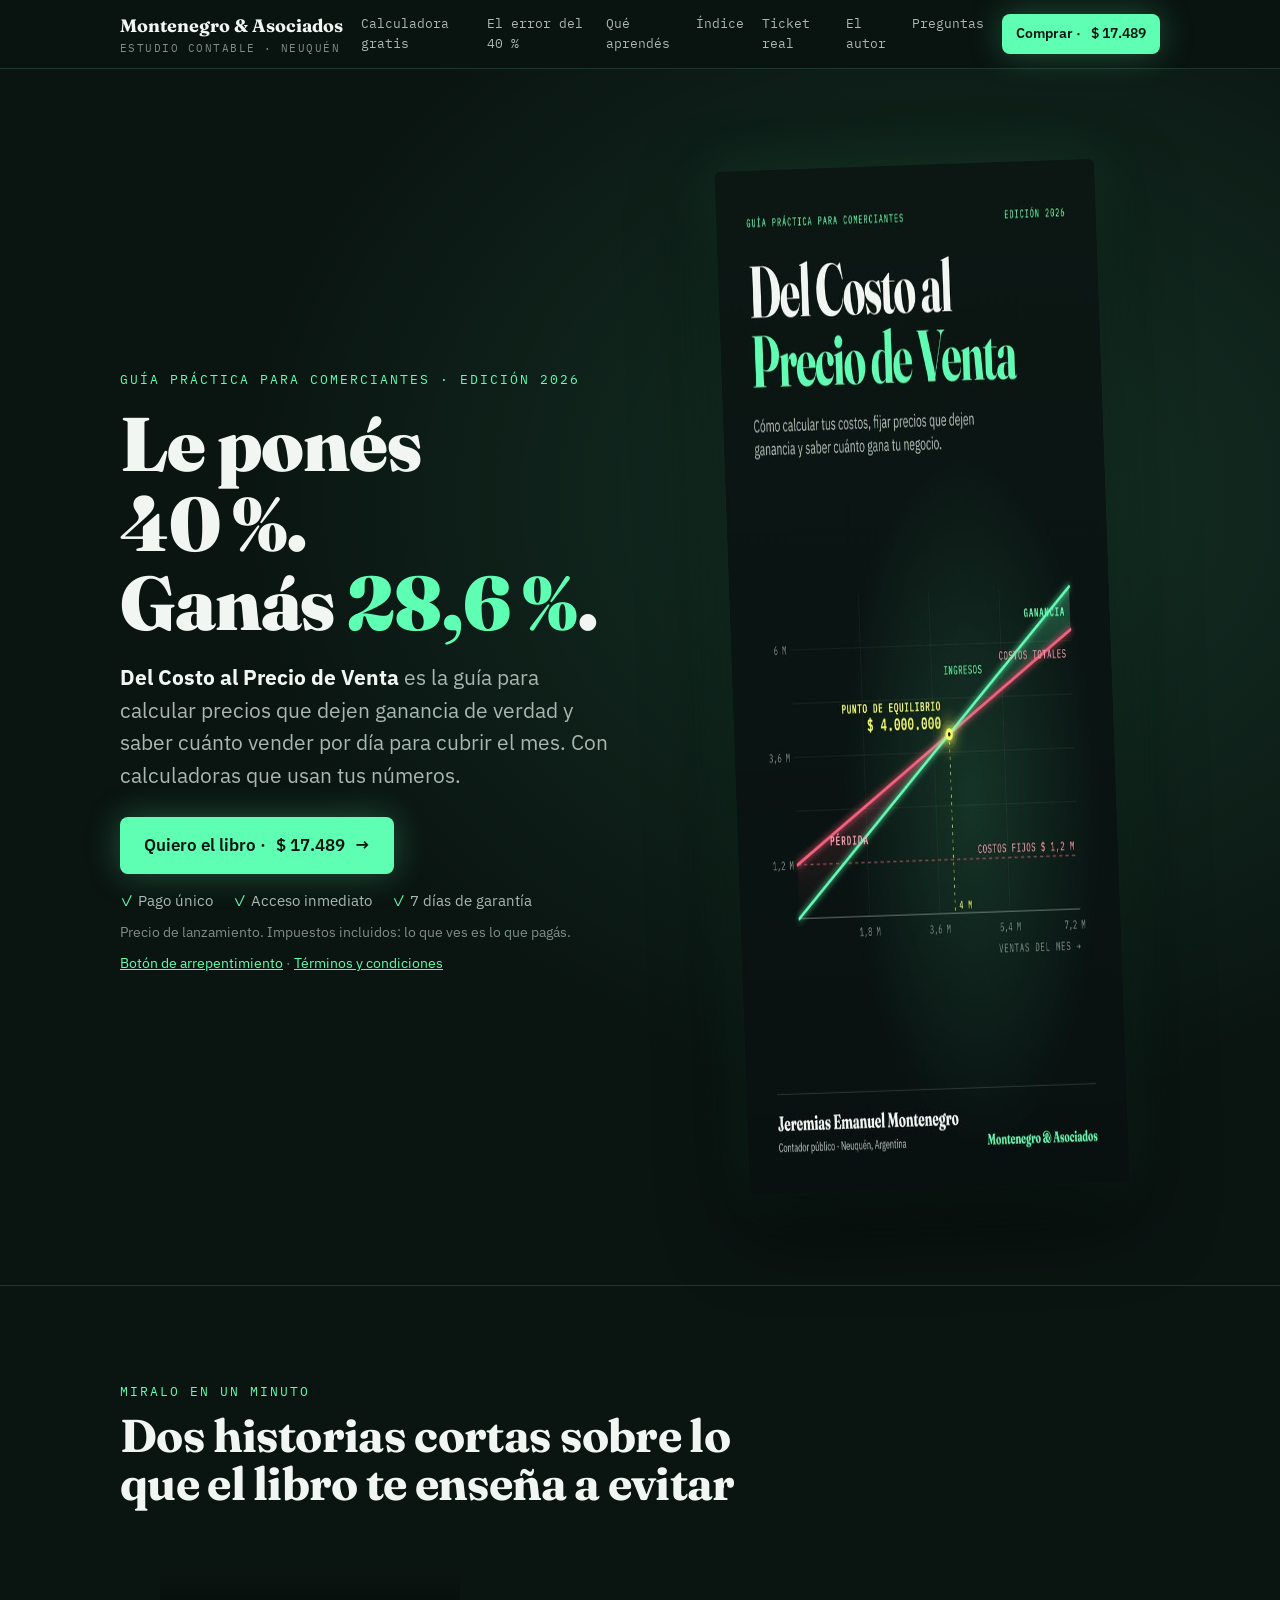
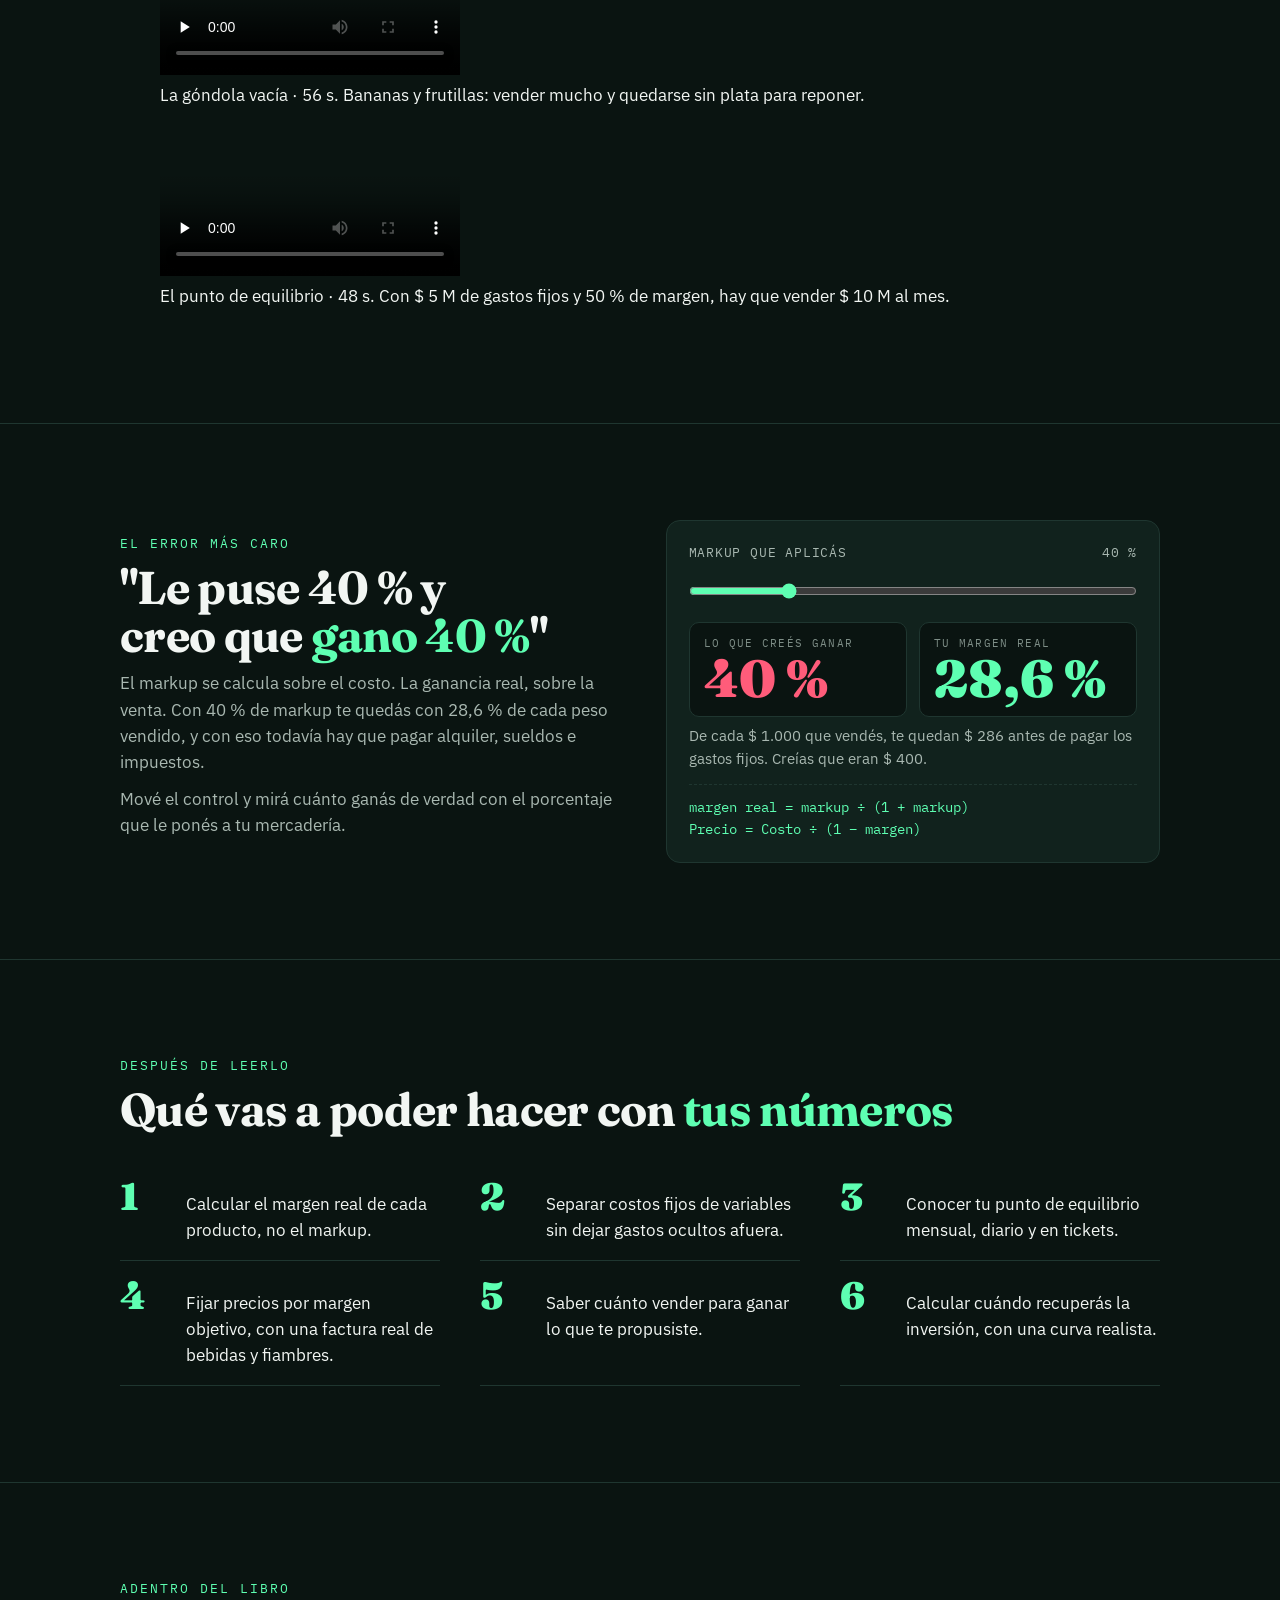
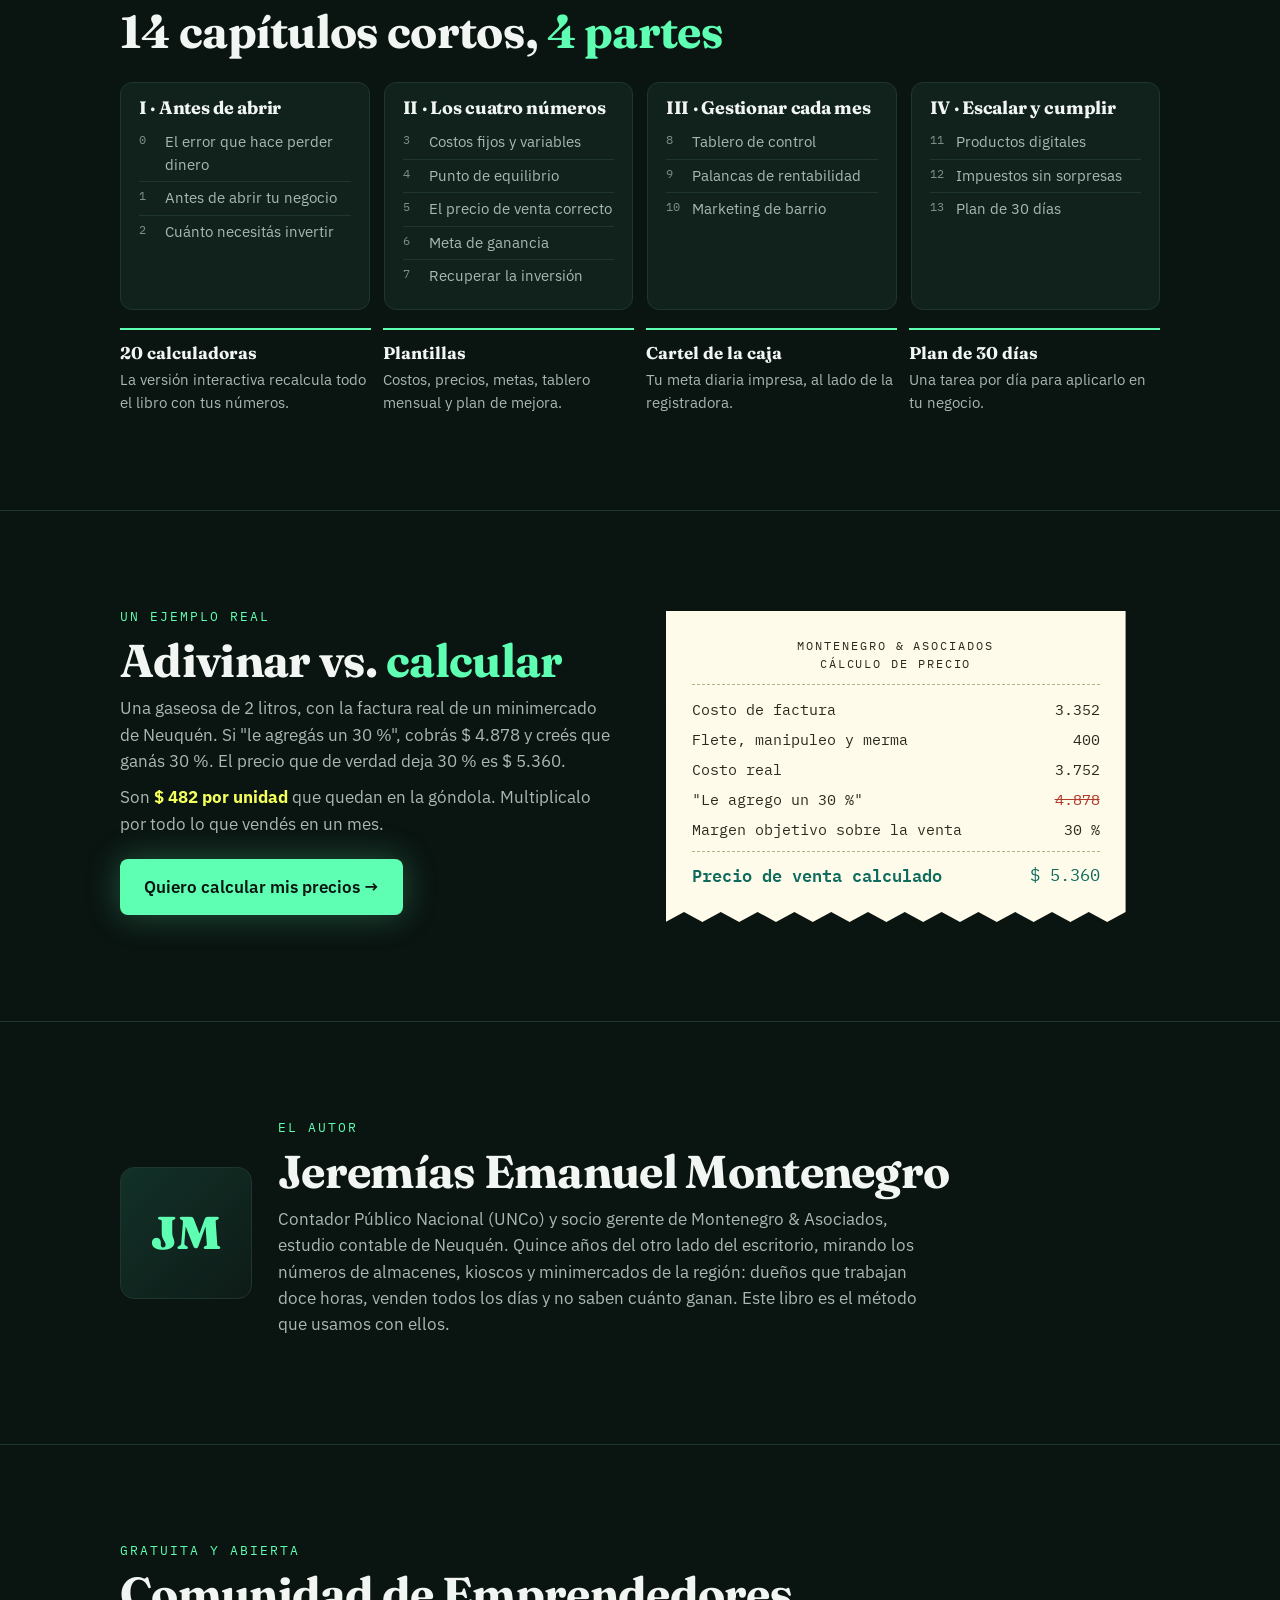
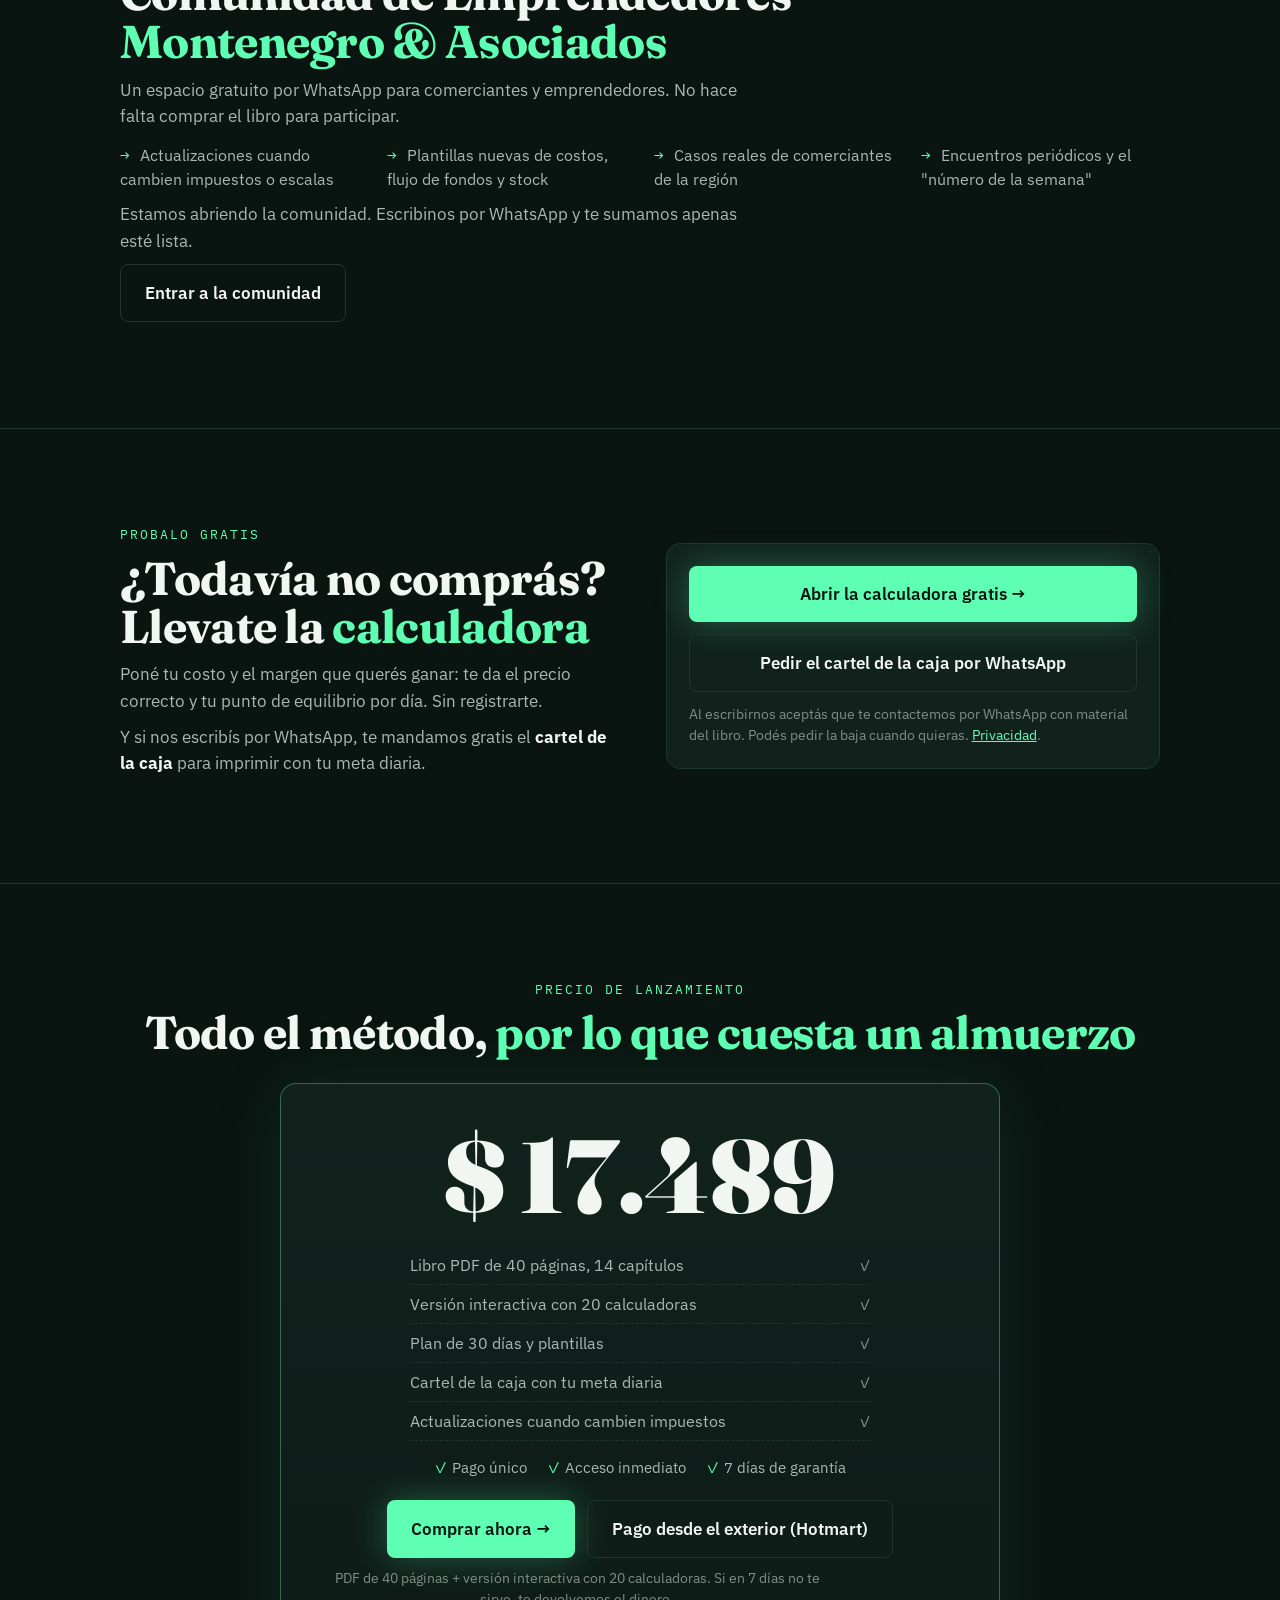
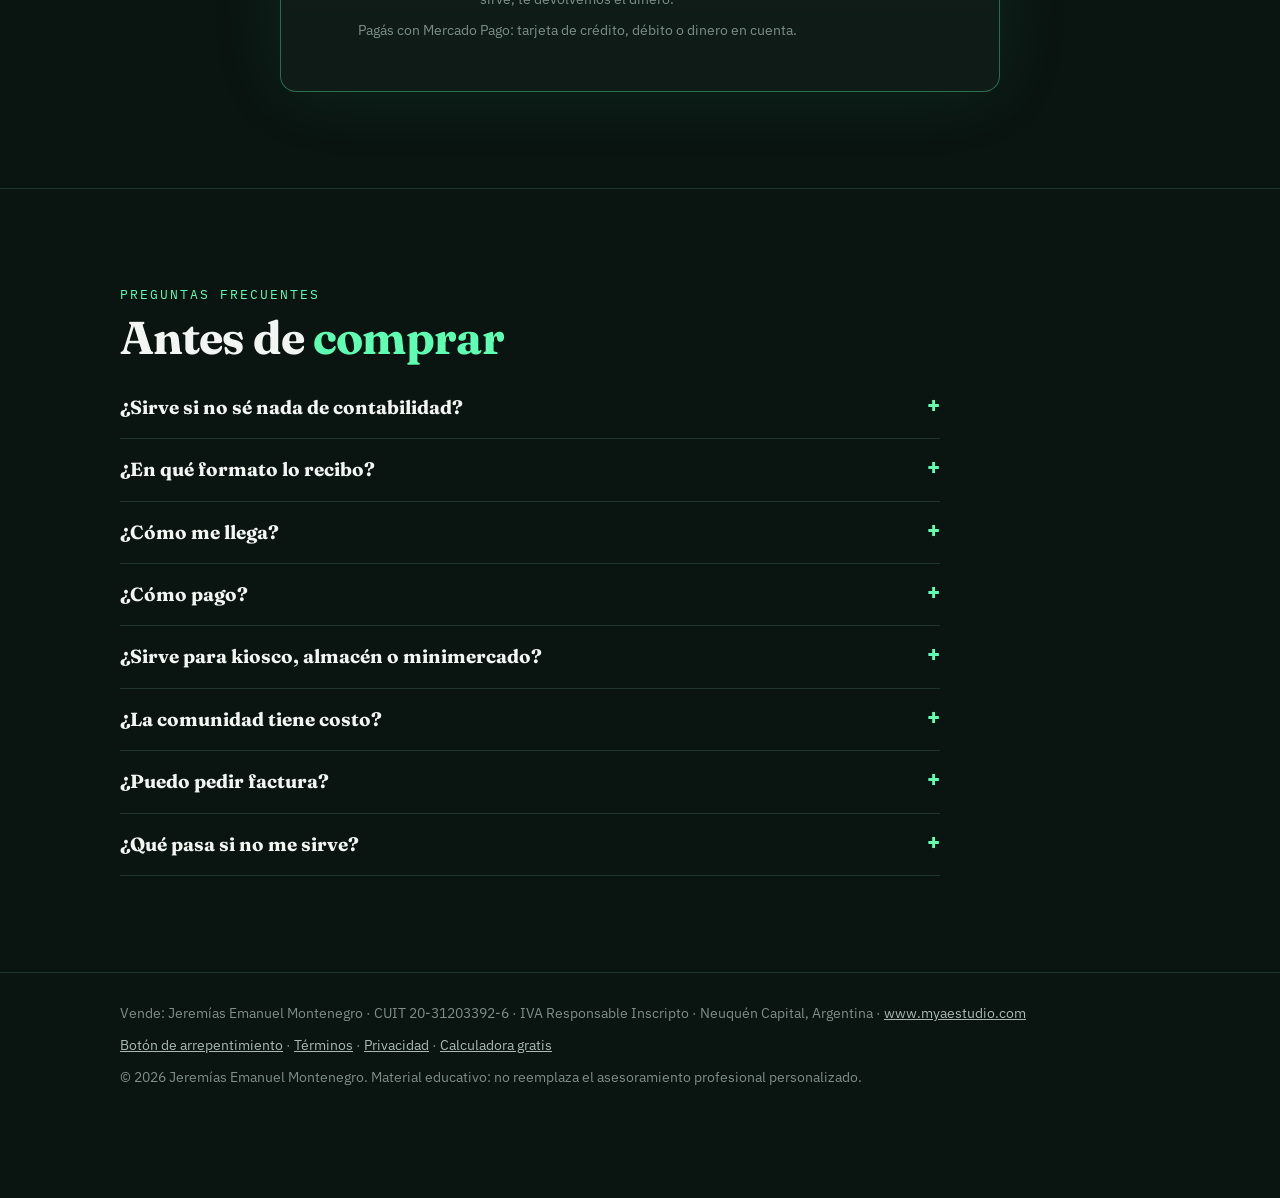
==== commit b696bad8: "Diálogo de moneda: preguntar cada vez, sin recordar la respuesta Un comprador que eligió Hotmart no " ====
--- a/index.html
+++ b/index.html
@@ -164,6 +164,15 @@
   <img class="tapa" src="tapa.jpg" width="640" height="1024" alt="Tapa del libro Del Costo al Precio de Venta: curva de ingresos y costos con el punto de equilibrio">
 </div></section>
 
+<section id="videos"><div class="wrap">
+  <div class="eyebrow">Miralo en un minuto</div>
+  <h2 style="margin-top:10px">Dos historias cortas sobre lo que el libro te enseña a evitar</h2>
+  <div class="videos">
+    <figure><video controls playsinline preload="none" poster="video/gondola-vacia.jpg" src="video/gondola-vacia.mp4" data-video="gondola"></video><figcaption>La góndola vacía · 56 s. Bananas y frutillas: vender mucho y quedarse sin plata para reponer.</figcaption></figure>
+    <figure><video controls playsinline preload="none" poster="video/punto-de-equilibrio.jpg" src="video/punto-de-equilibrio.mp4" data-video="equilibrio"></video><figcaption>El punto de equilibrio · 48 s. Con $ 5 M de gastos fijos y 50 % de margen, hay que vender $ 10 M al mes.</figcaption></figure>
+  </div>
+</div></section>
+
 <section id="calculadora"><div class="wrap dos">
   <div class="reveal">
     <div class="eyebrow">El error más caro</div>
@@ -305,13 +314,14 @@
 
 <div class="barra" role="region" aria-label="Comprar"><div class="p"><span data-precio>USD 10</span><small><span data-tachado>USD 24</span></small></div><a class="btn sm" data-buy="principal" href="#" target="_blank" rel="noopener">Comprar ahora →</a></div>
 
-<dialog id="elegirPago" style="border:0;border-radius:14px;padding:26px 24px;max-width:420px;width:calc(100% - 32px);box-shadow:0 20px 60px rgba(0,0,0,.35)">
+<style>#elegirPago::backdrop{background:rgba(0,0,0,.65)} #elegirPago{overflow:hidden} #elegirPago .btn{white-space:normal;text-align:center;line-height:1.3;padding:12px 16px;flex-direction:column;gap:2px} #elegirPago .btn small{font-weight:400;opacity:.85}</style>
+<dialog id="elegirPago" style="background:var(--card);color:var(--ink);border:1px solid var(--line);border-radius:14px;padding:26px 24px;max-width:420px;width:calc(100% - 32px);box-shadow:0 20px 60px rgba(0,0,0,.5)">
   <form method="dialog">
     <p style="margin:0 0 6px;font-weight:700;font-size:1.15rem">¿Pagás con tarjeta argentina, en pesos?</p>
     <p class="muted" style="margin:0 0 18px">Elegimos el checkout según tu moneda, no según dónde estés.</p>
     <div class="botones" style="display:grid;gap:10px">
-      <button class="btn" value="ars" type="submit">Sí, en pesos · Mercado Pago, hasta 3 cuotas</button>
-      <button class="btn ghost" value="ext" type="submit">No, desde otro país · en mi moneda (Hotmart)</button>
+      <button class="btn" value="ars" type="submit">Sí, en pesos<small>Mercado Pago · hasta 3 cuotas</small></button>
+      <button class="btn ghost" value="ext" type="submit">No, desde otro país<small>en mi moneda · Hotmart</small></button>
     </div>
     <p class="muted" style="margin:14px 0 0;font-size:.85rem"><button value="" type="submit" style="background:none;border:0;padding:0;color:inherit;text-decoration:underline;cursor:pointer">Cancelar</button></p>
   </form>
@@ -330,18 +340,19 @@
   const q = new URLSearchParams(location.search), pasar = ['utm_source','utm_medium','utm_campaign','utm_content','utm_term','sck','src'];
   function conParams(base){ try { const u = new URL(base); pasar.forEach(k => { if (q.get(k)) u.searchParams.set(k, q.get(k)); }); if (!u.searchParams.get('sck') && q.get('utm_source')) u.searchParams.set('sck', [q.get('utm_source'), q.get('utm_campaign'), q.get('utm_content')].filter(Boolean).join('|')); return u.toString(); } catch(e){ return base; } }
   function irAlCheckout(m){ track('InitiateCheckout', {destino: m === 'ext' ? 'hotmart' : 'impultienda'}); window.open(conParams(m === 'ext' ? CONFIG.hotmartUrl : CONFIG.impultiendaUrl), '_blank', 'noopener'); }
-  (function(){ const dlg = document.getElementById('elegirPago'); dlg.querySelectorAll('button').forEach(b => b.addEventListener('click', e => { e.preventDefault(); dlg.close(); if (!b.value) return; try { localStorage.setItem('pagoMoneda', b.value); } catch(_){} irAlCheckout(b.value); })); })();
+  (function(){ const dlg = document.getElementById('elegirPago'); dlg.querySelectorAll('button').forEach(b => b.addEventListener('click', e => { e.preventDefault(); dlg.close(); if (b.value) irAlCheckout(b.value); })); })();
   document.querySelectorAll('[data-buy]').forEach(a => {
     const tipo = a.dataset.buy, url = conParams({principal: CONFIG.impultiendaUrl || CONFIG.hotmartUrl, shopify: CONFIG.shopifyUrl}[tipo] || CONFIG.hotmartUrl);
     if (a.getAttribute('href') === '#comprar') { a.addEventListener('click', () => track('InitiateCheckout', {destino:'seccion'})); return; }
     a.href = url;
-    // Con dos checkouts, el botón principal pregunta la moneda una sola vez y recuerda la respuesta
+    // Con dos checkouts, el botón principal pregunta la moneda cada vez (así se puede cambiar de opción)
     if (!(tipo === 'principal' && CONFIG.impultiendaUrl && CONFIG.hotmartUrl)) return a.addEventListener('click', () => track('InitiateCheckout', {destino: tipo}));
-    a.addEventListener('click', e => { e.preventDefault(); let m = null; try { m = localStorage.getItem('pagoMoneda'); } catch(_){} m ? irAlCheckout(m) : document.getElementById('elegirPago').showModal(); });
+    a.addEventListener('click', e => { e.preventDefault(); document.getElementById('elegirPago').showModal(); });
   });
   // píxeles (solo si hay ID)
   const track = window.track;
   track('ViewContent');
+  document.querySelectorAll('video[data-video]').forEach(v => v.addEventListener('play', () => track('ViewContent', {content_name: 'video_' + v.dataset.video}), {once: true}));
   // comunidad
   if (CONFIG.communityWhatsAppUrl) { const b = document.getElementById('comunidadBtn'); b.href = CONFIG.communityWhatsAppUrl; b.hidden = false; document.getElementById('comunidadTexto').textContent = 'Entrá gratis desde acá:'; }
   // testimonios
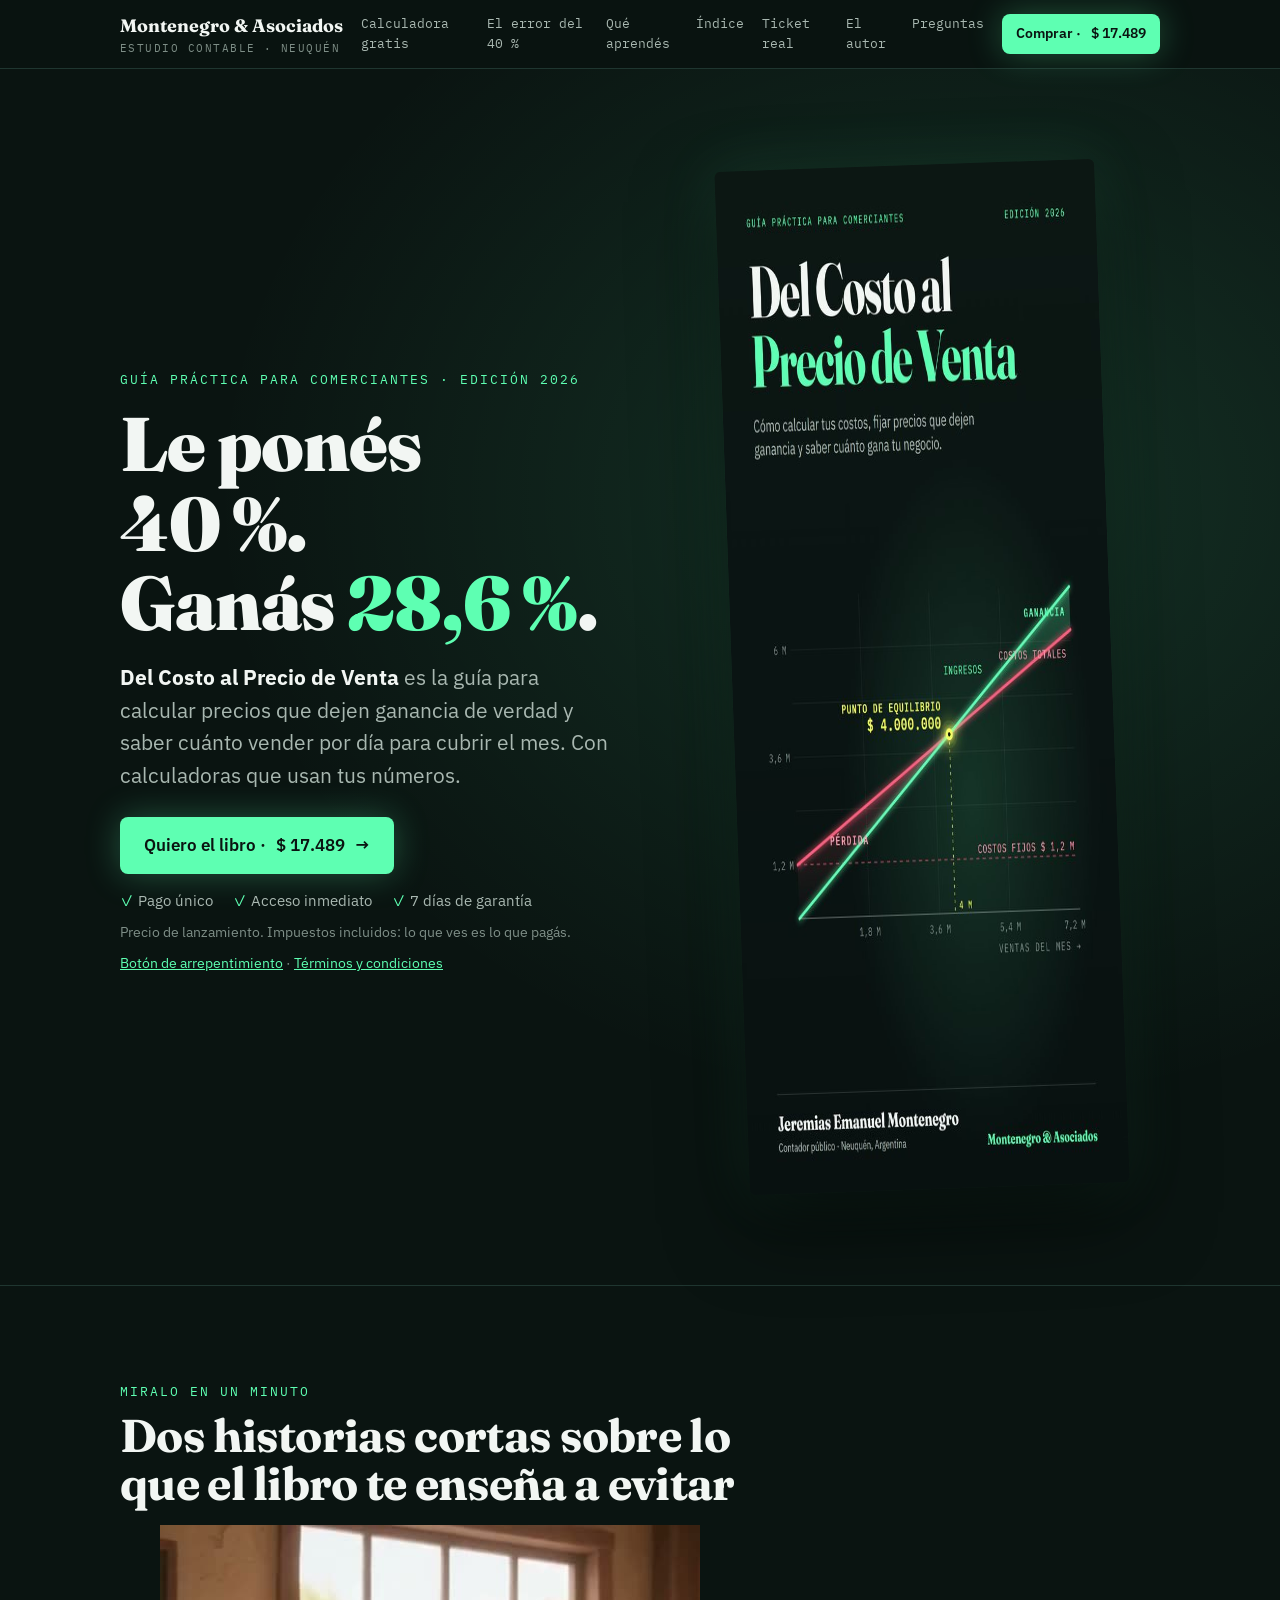
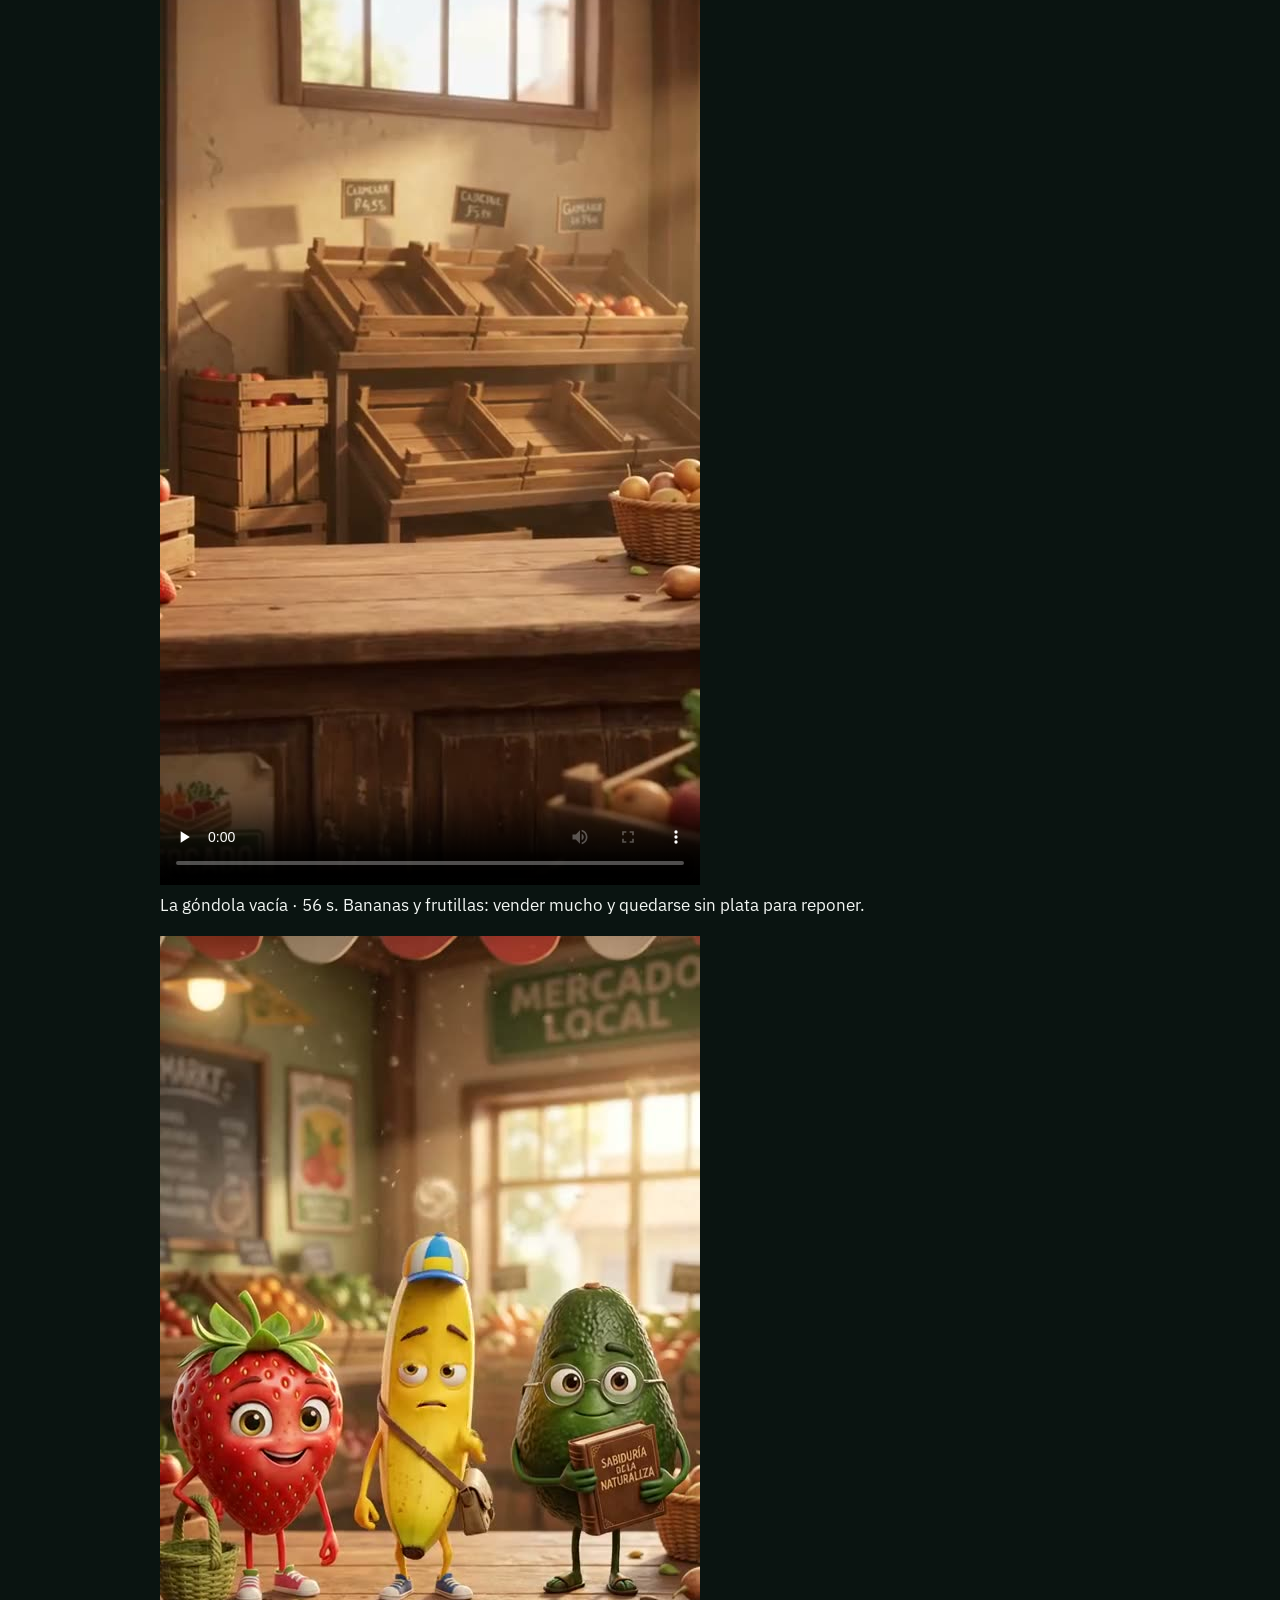
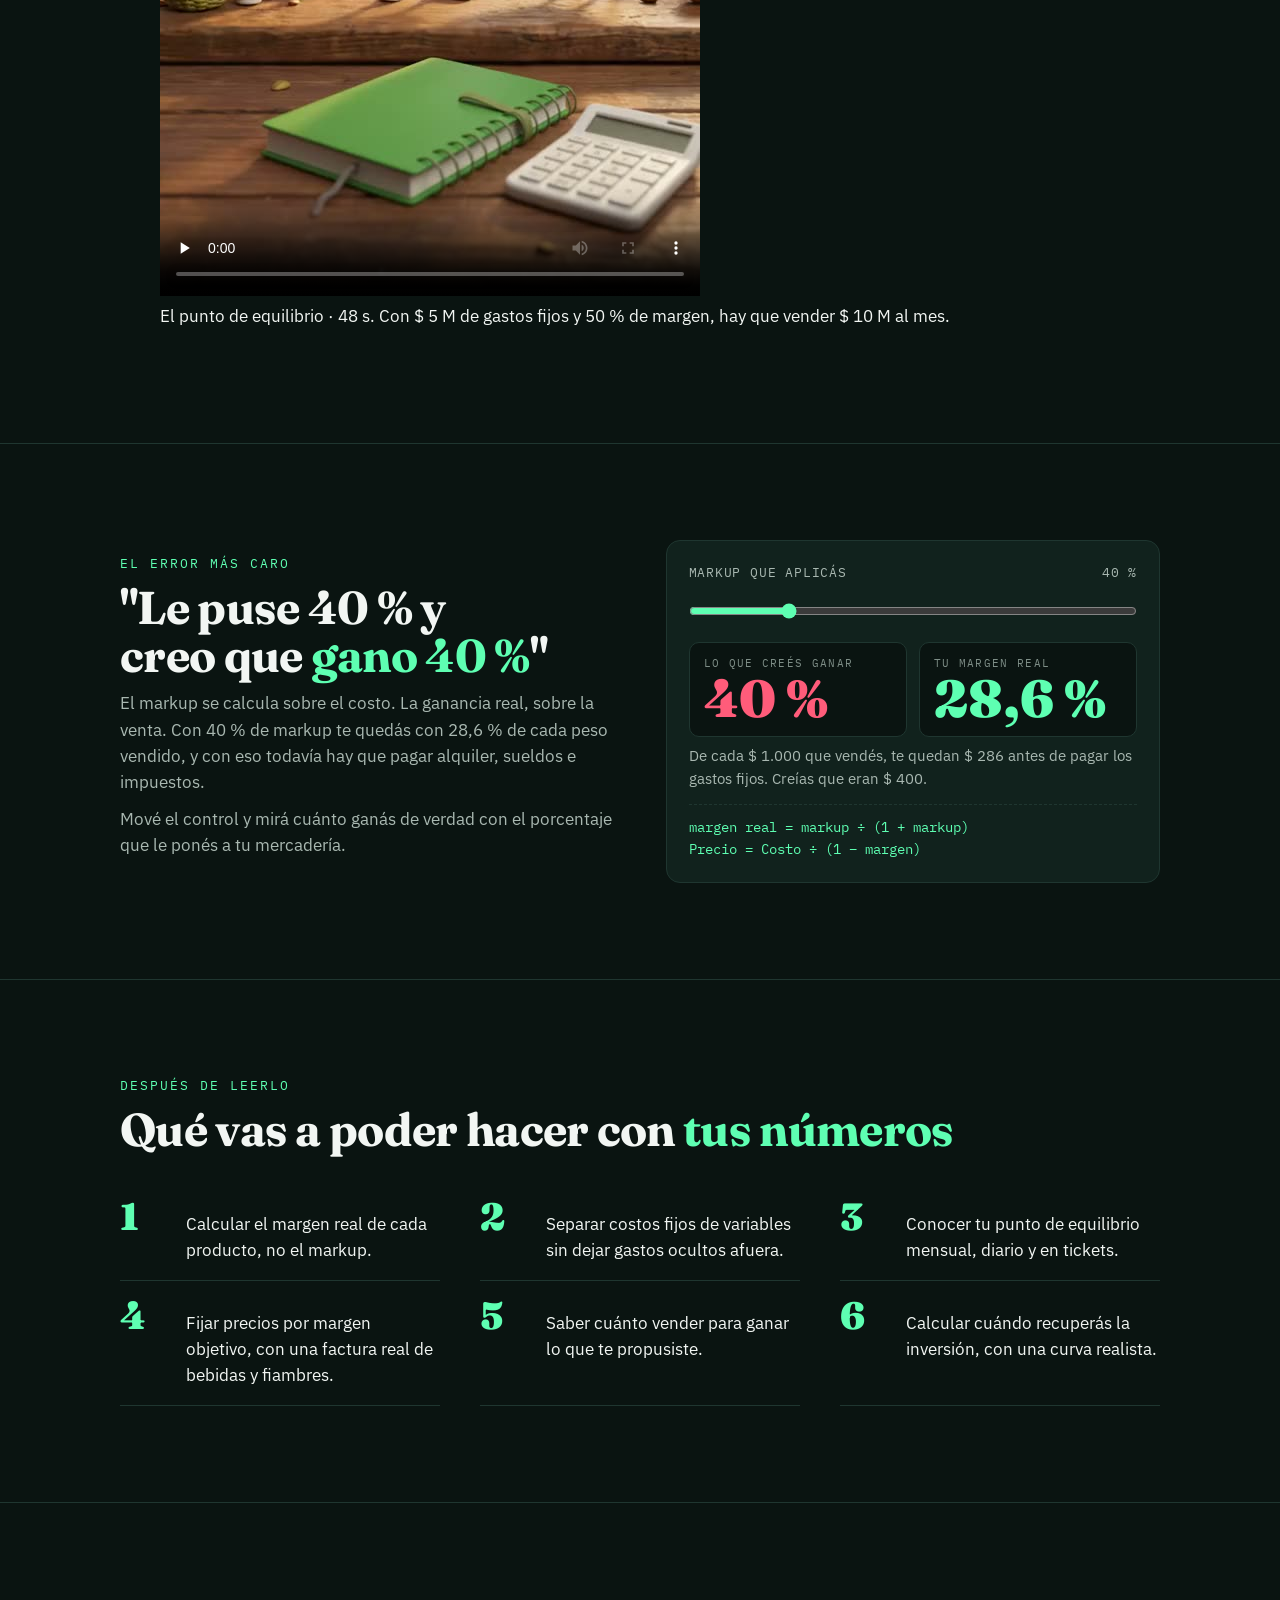
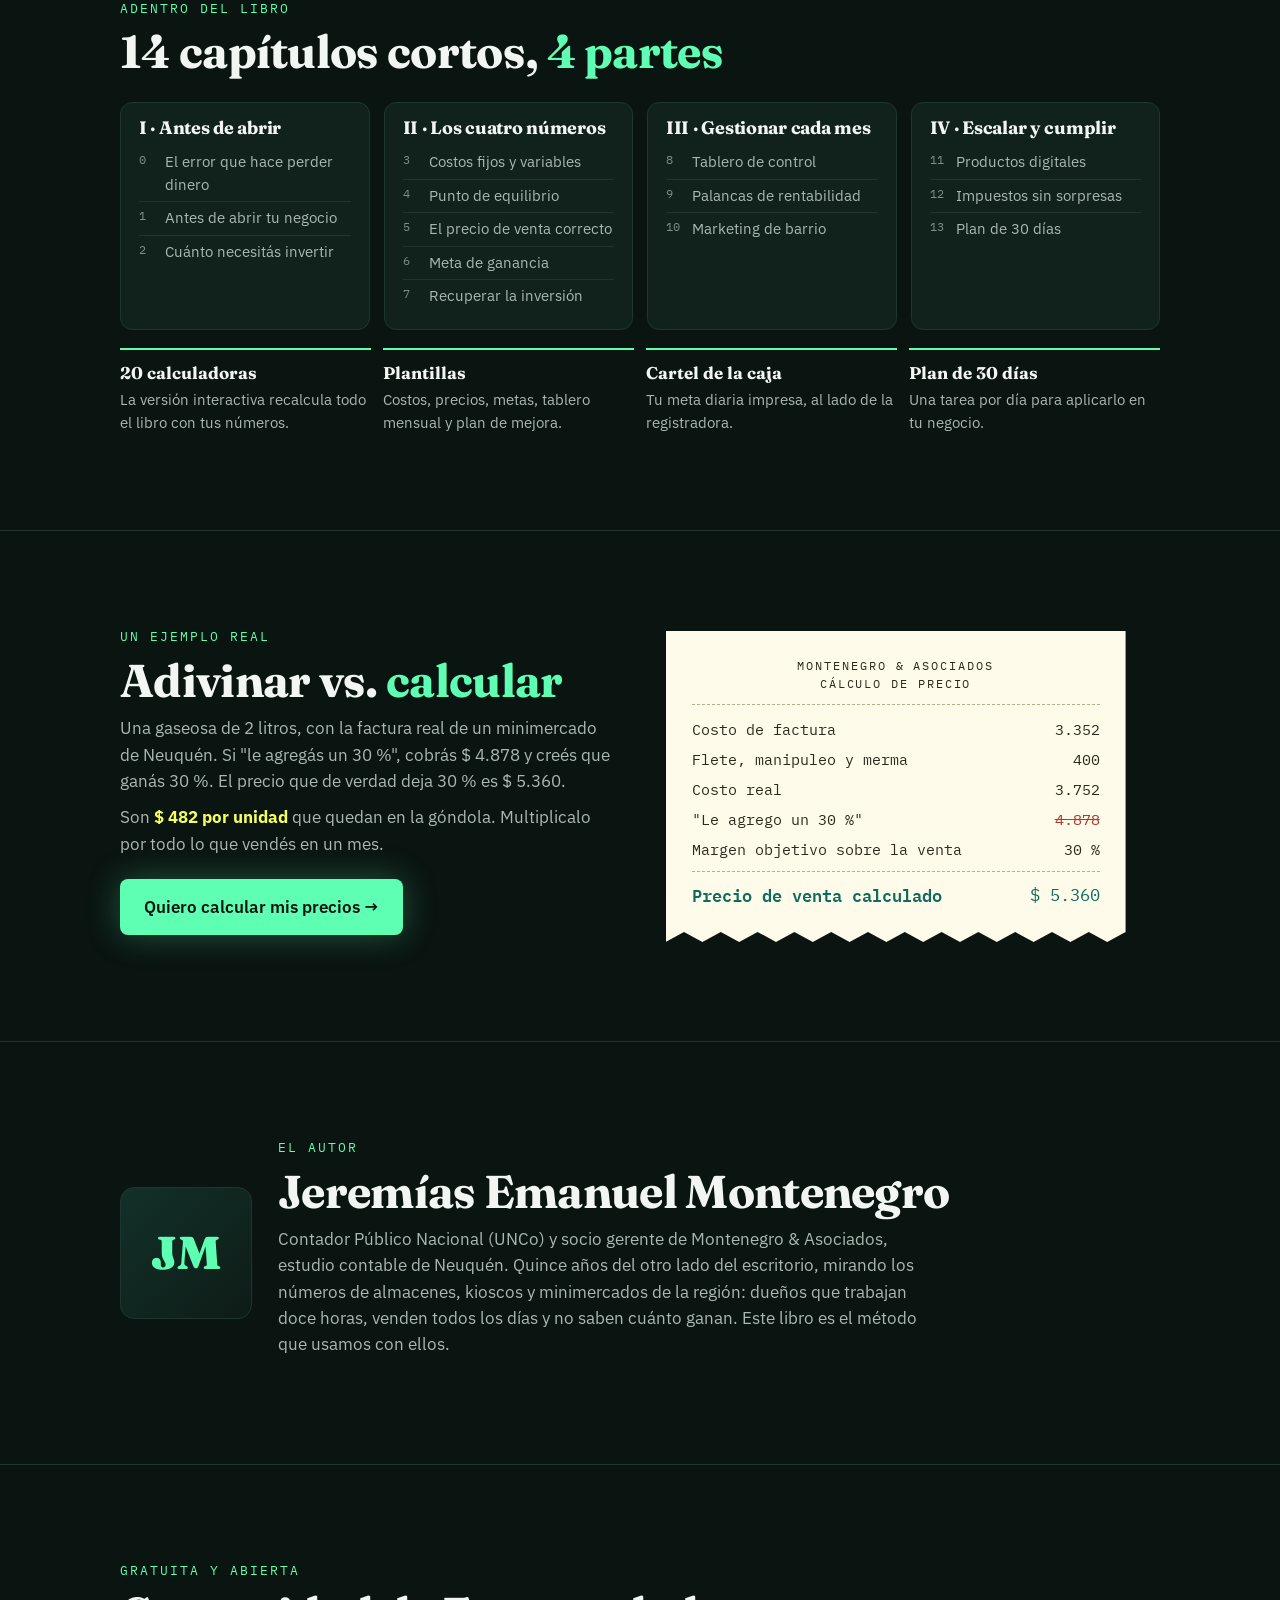
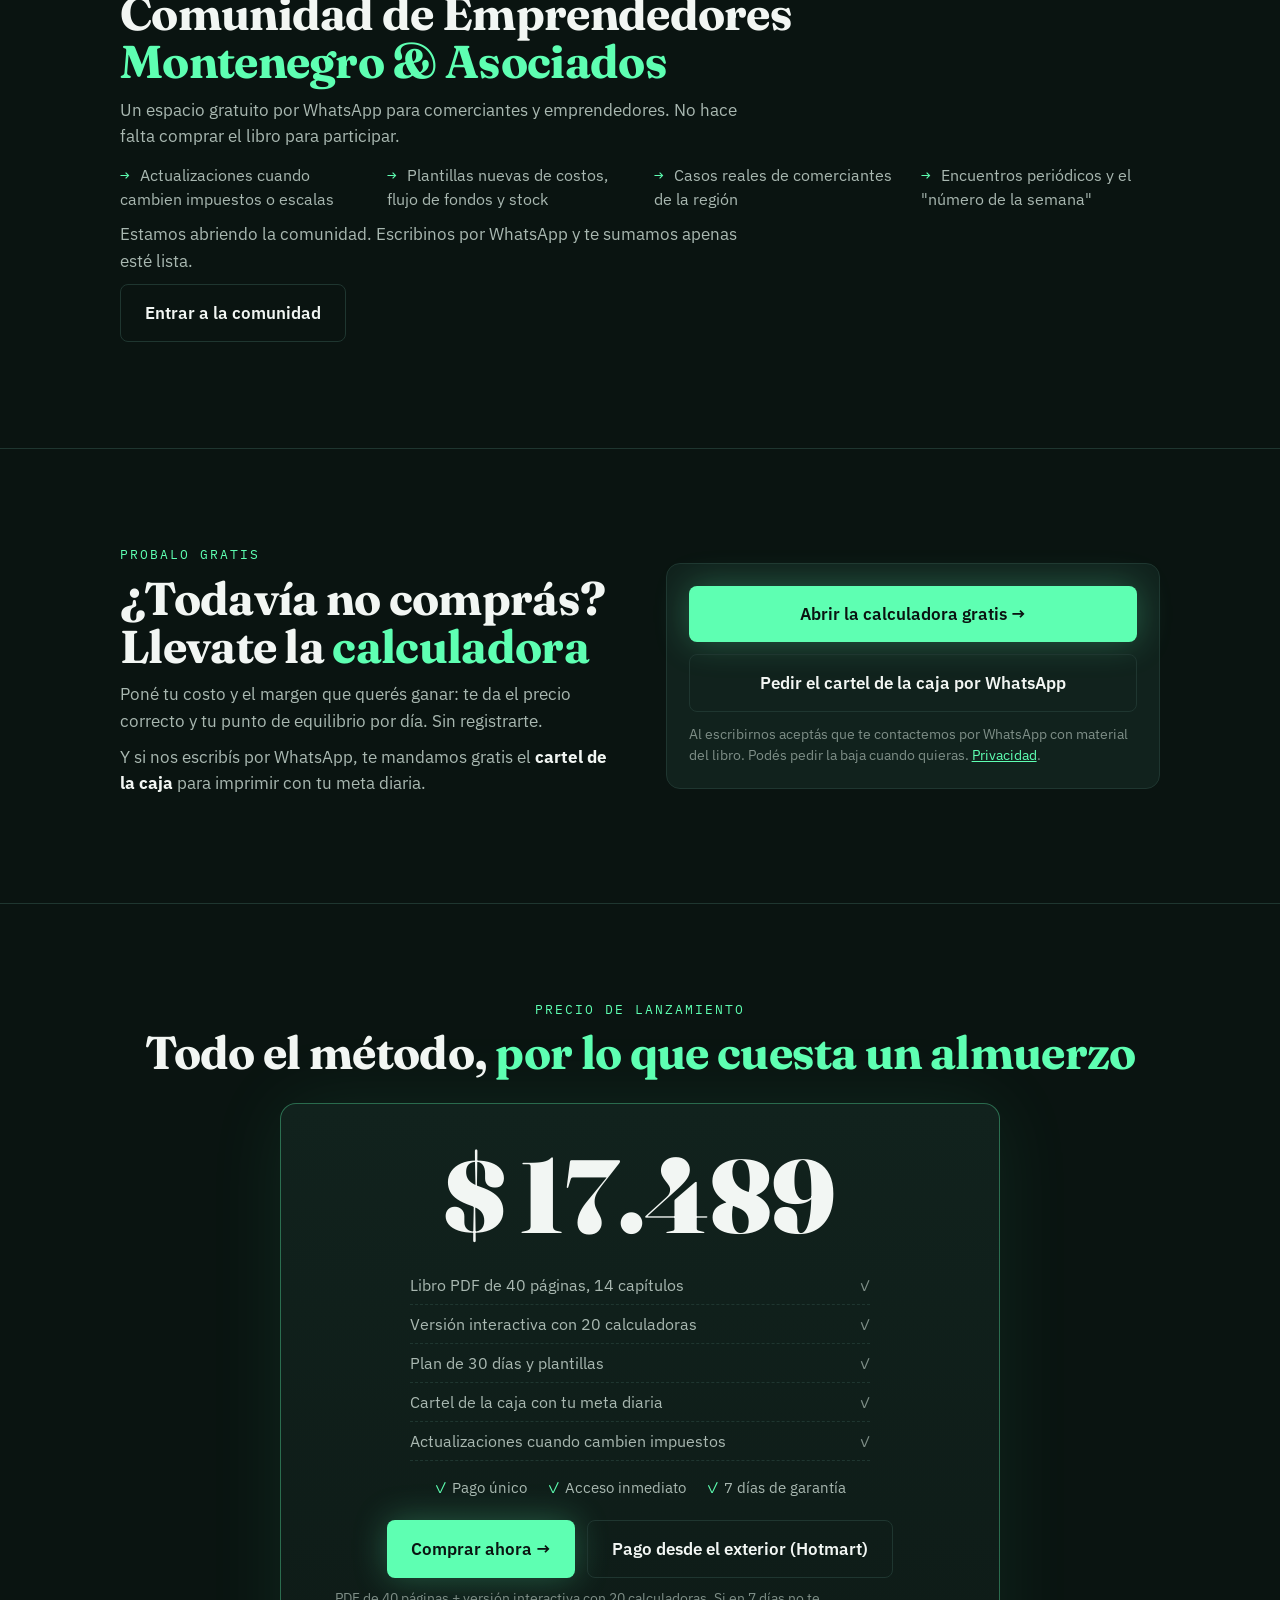
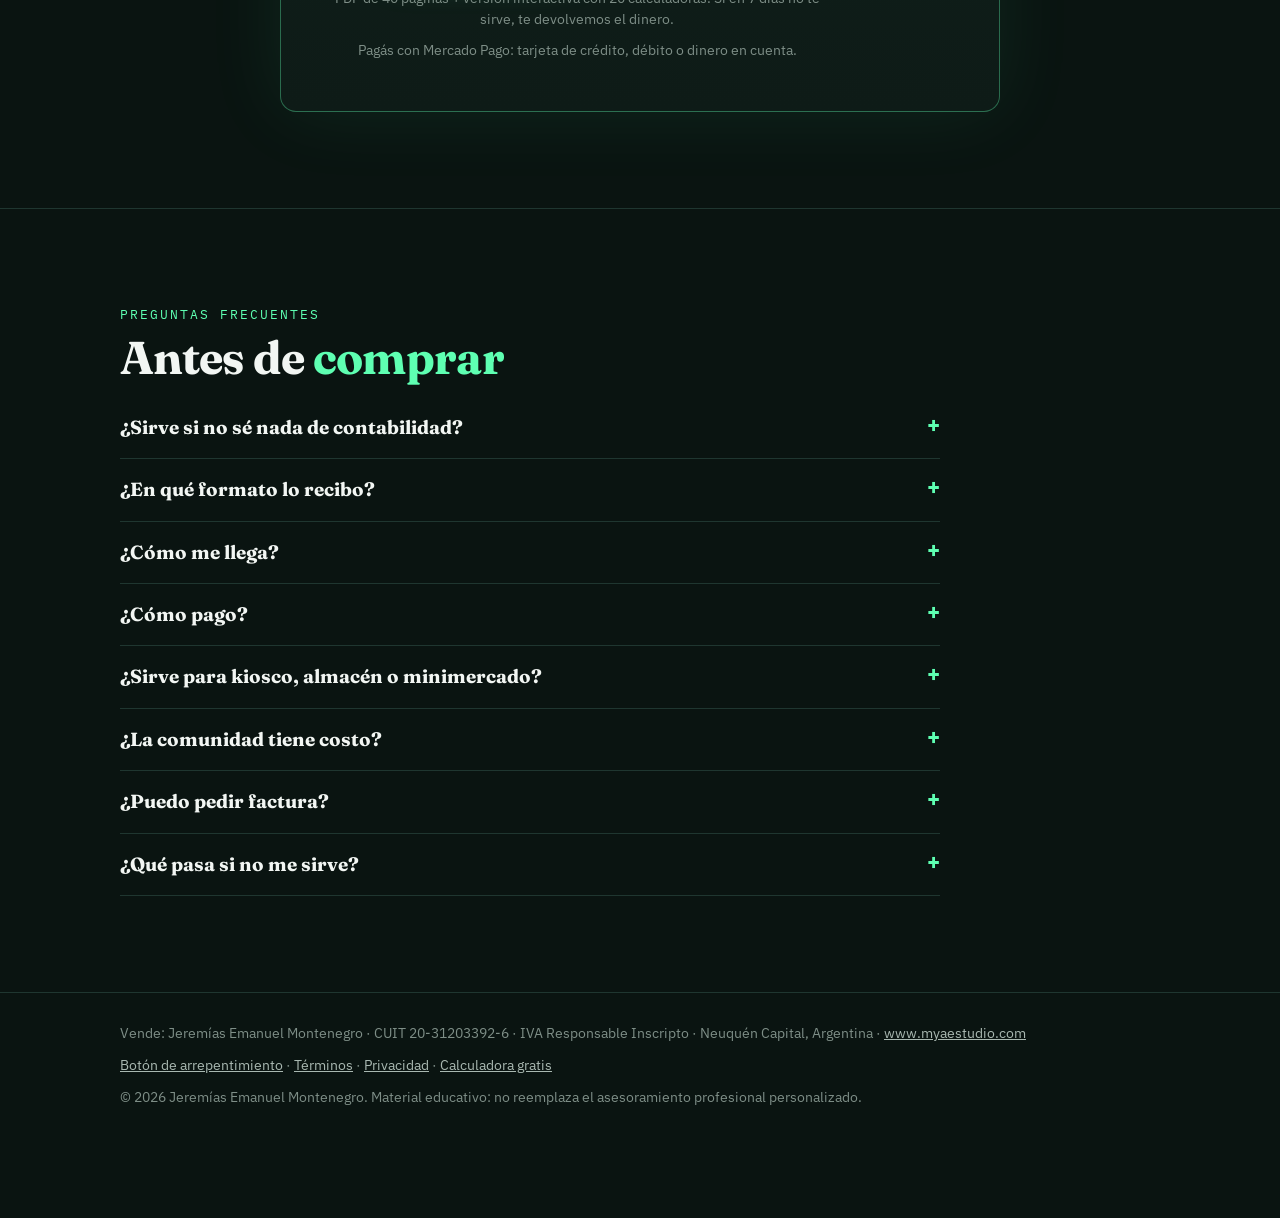
==== commit c2bcef3e: "Entrega protegida: sin copia (y sin impresión en Del Costo), leyenda de licencia Co-Authored-By: Cla" ====
--- a/index.html
+++ b/index.html
@@ -296,7 +296,7 @@
   <div class="eyebrow reveal">Preguntas frecuentes</div>
   <h2 class="reveal" style="margin-top:10px;margin-bottom:14px">Antes de <em>comprar</em></h2>
   <details><summary>¿Sirve si no sé nada de contabilidad?</summary><p>Sí. Está escrito para comerciantes, no para contadores. Hace falta orden, una calculadora y ganas de mirar los números de frente. Cada fórmula viene con un ejemplo y con la calculadora lista.</p></details>
-  <details><summary>¿En qué formato lo recibo?</summary><p>Un PDF de 40 páginas que podés leer en el celular o imprimir, y una versión interactiva que abre en cualquier navegador, sin instalar nada, donde cargás tus números y el libro se recalcula entero.</p></details>
+  <details><summary>¿En qué formato lo recibo?</summary><p>Un PDF de 40 páginas para leer en el celular o la computadora (es de uso personal: no se imprime ni se copia; el cartel de la caja viene aparte, listo para imprimir), y una versión interactiva que abre en cualquier navegador, sin instalar nada, donde cargás tus números y el libro se recalcula entero.</p></details>
   <details><summary>¿Cómo me llega?</summary><p>Apenas se acredita el pago te llega un mail con los enlaces de descarga. Si no lo ves en unos minutos, revisá spam o escribinos por WhatsApp.</p></details>
   <details><summary>¿Cómo pago?</summary><p>Desde Argentina, en pesos y con impuestos incluidos. Desde otro país, con el botón "Pago desde el exterior", en tu moneda.</p></details>
   <details><summary>¿Sirve para kiosco, almacén o minimercado?</summary><p>Para eso fue escrito. Los casos son de comercios de barrio de Neuquén: gaseosas, fiambres, golosinas, productos de limpieza. También sirve para cualquier negocio que compra y revende.</p></details>
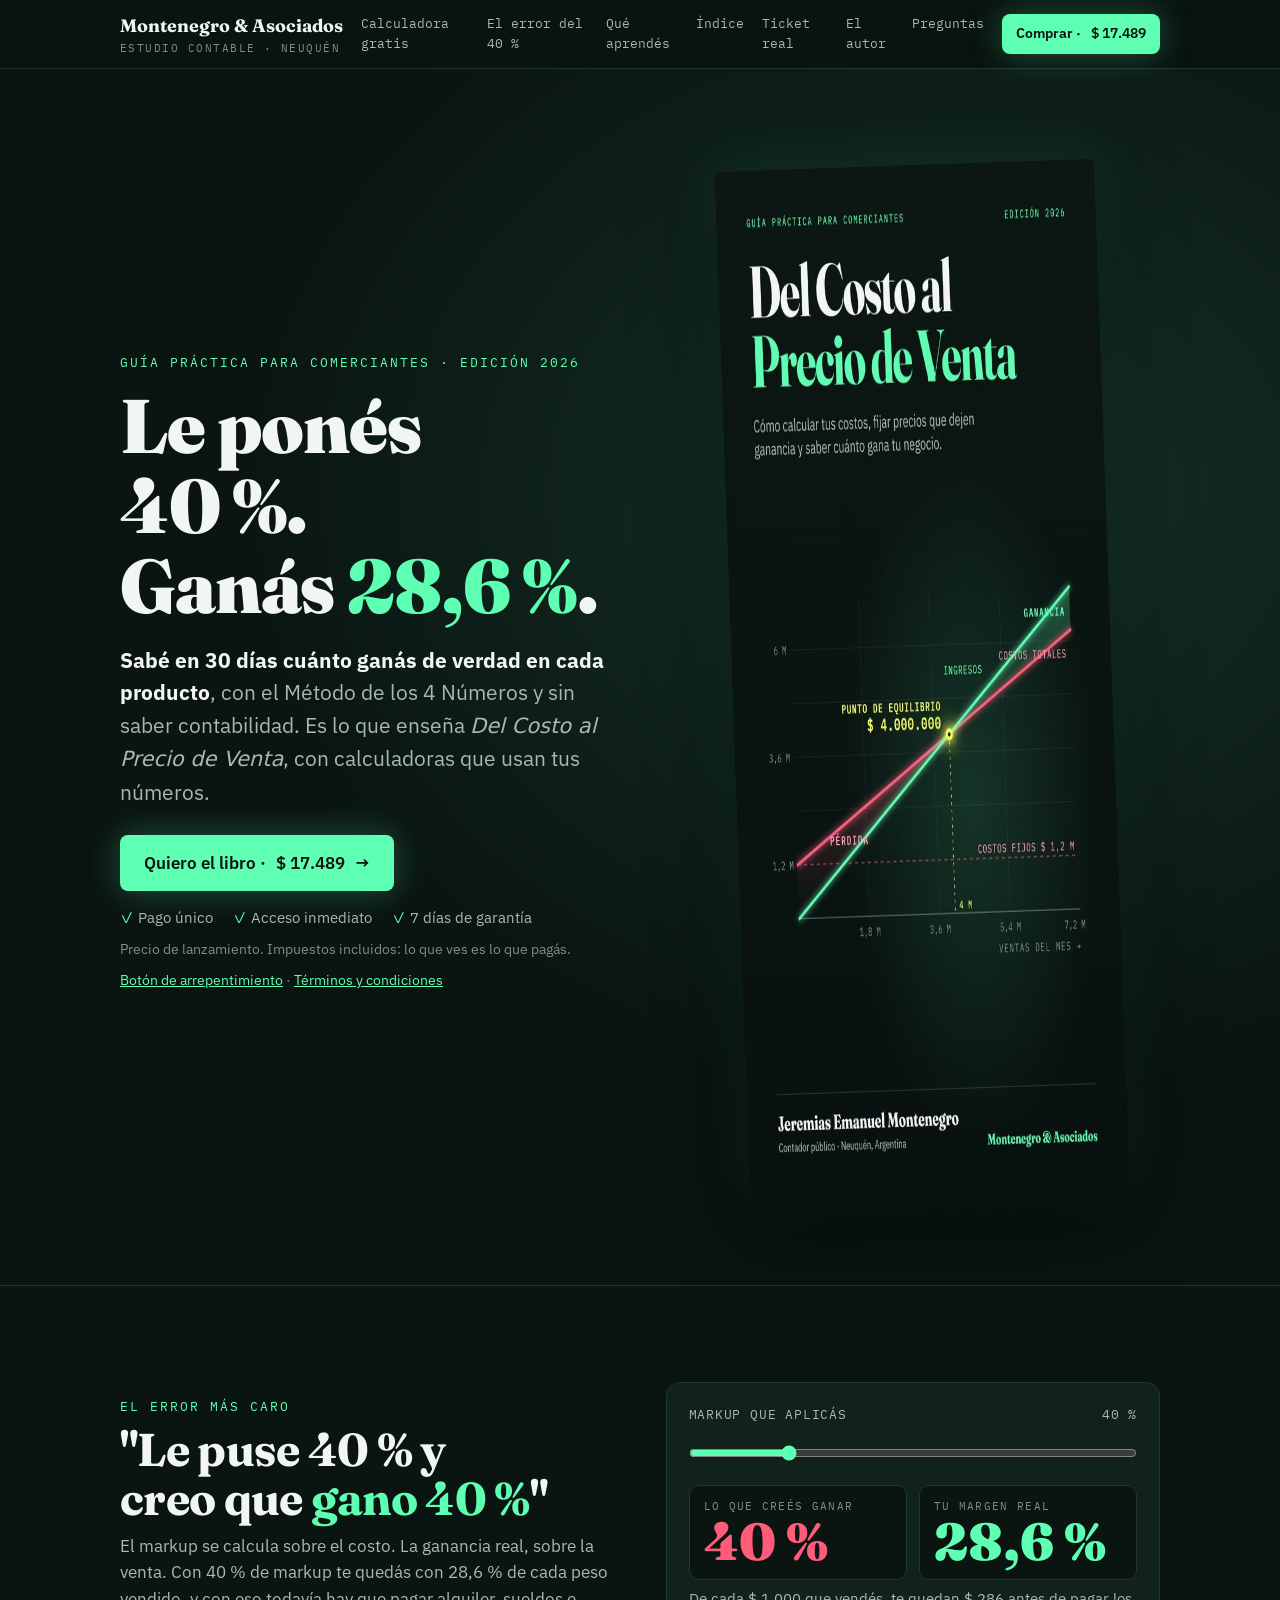
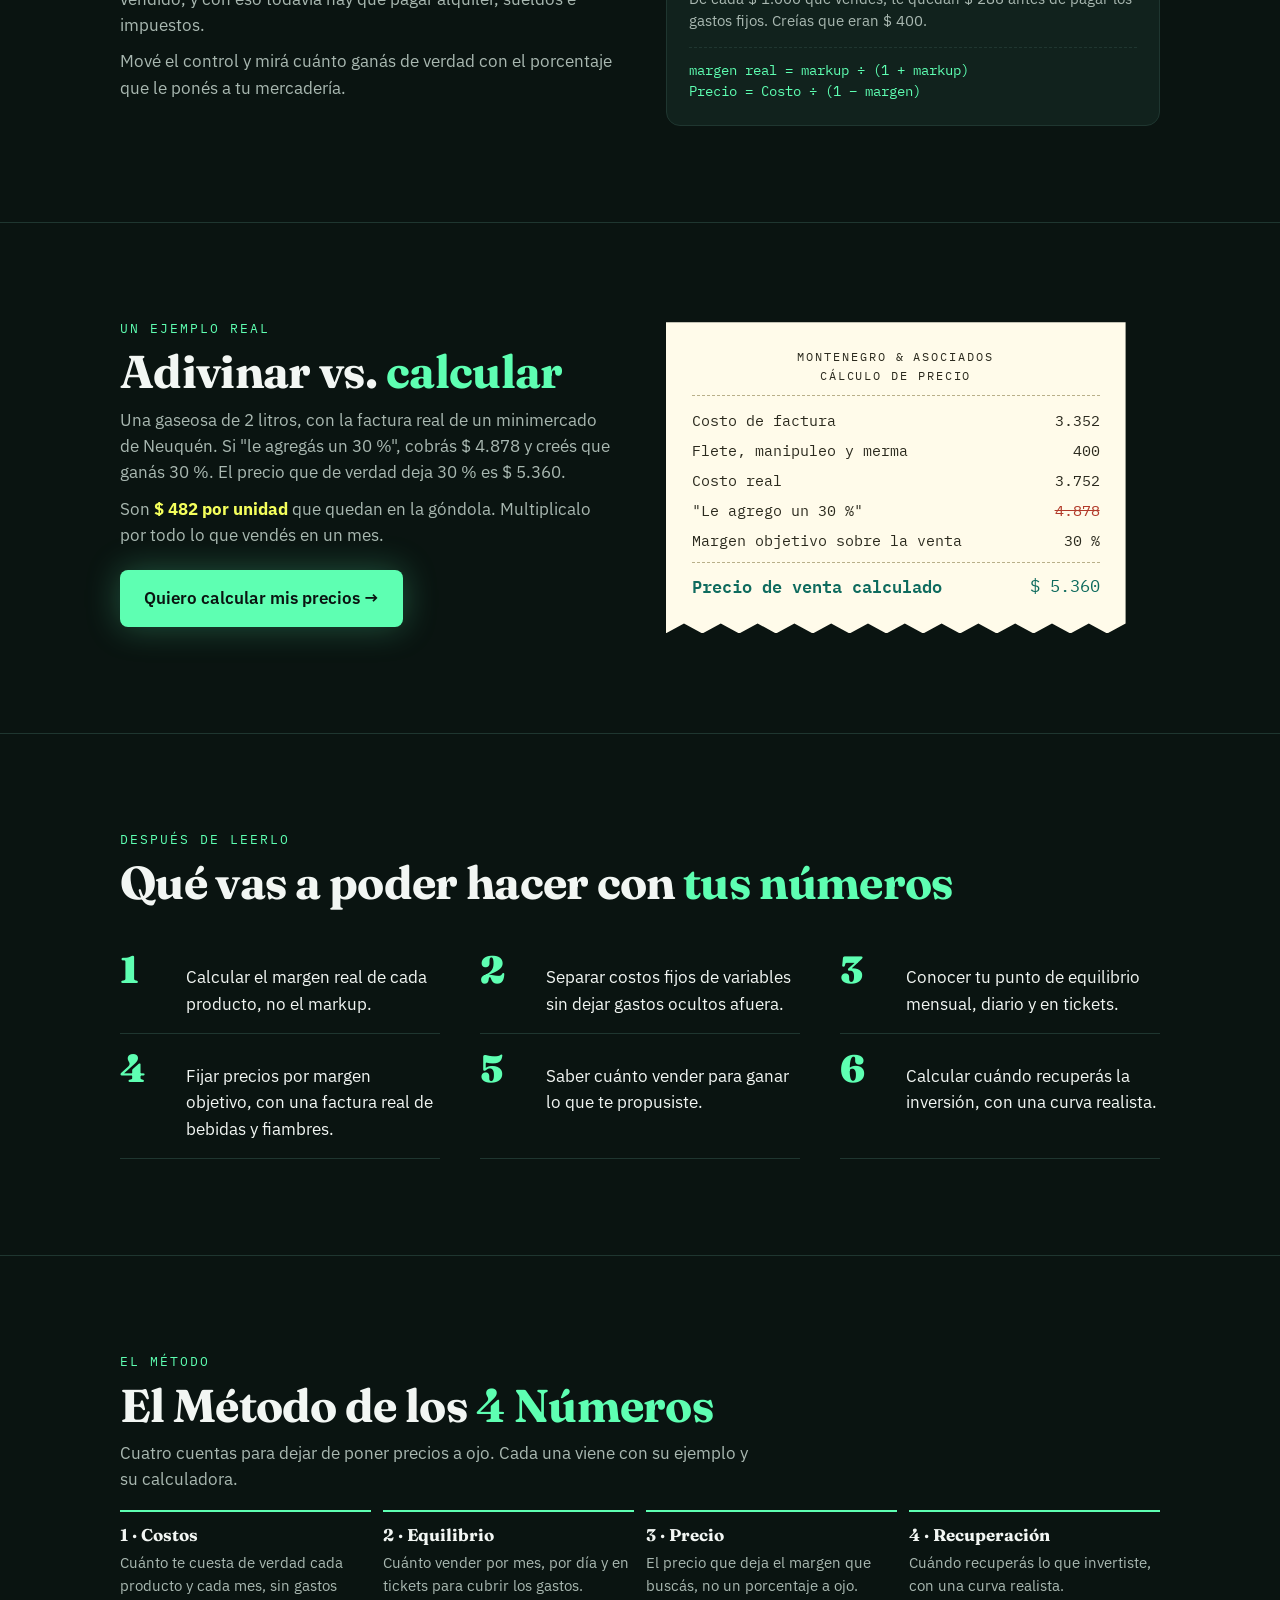
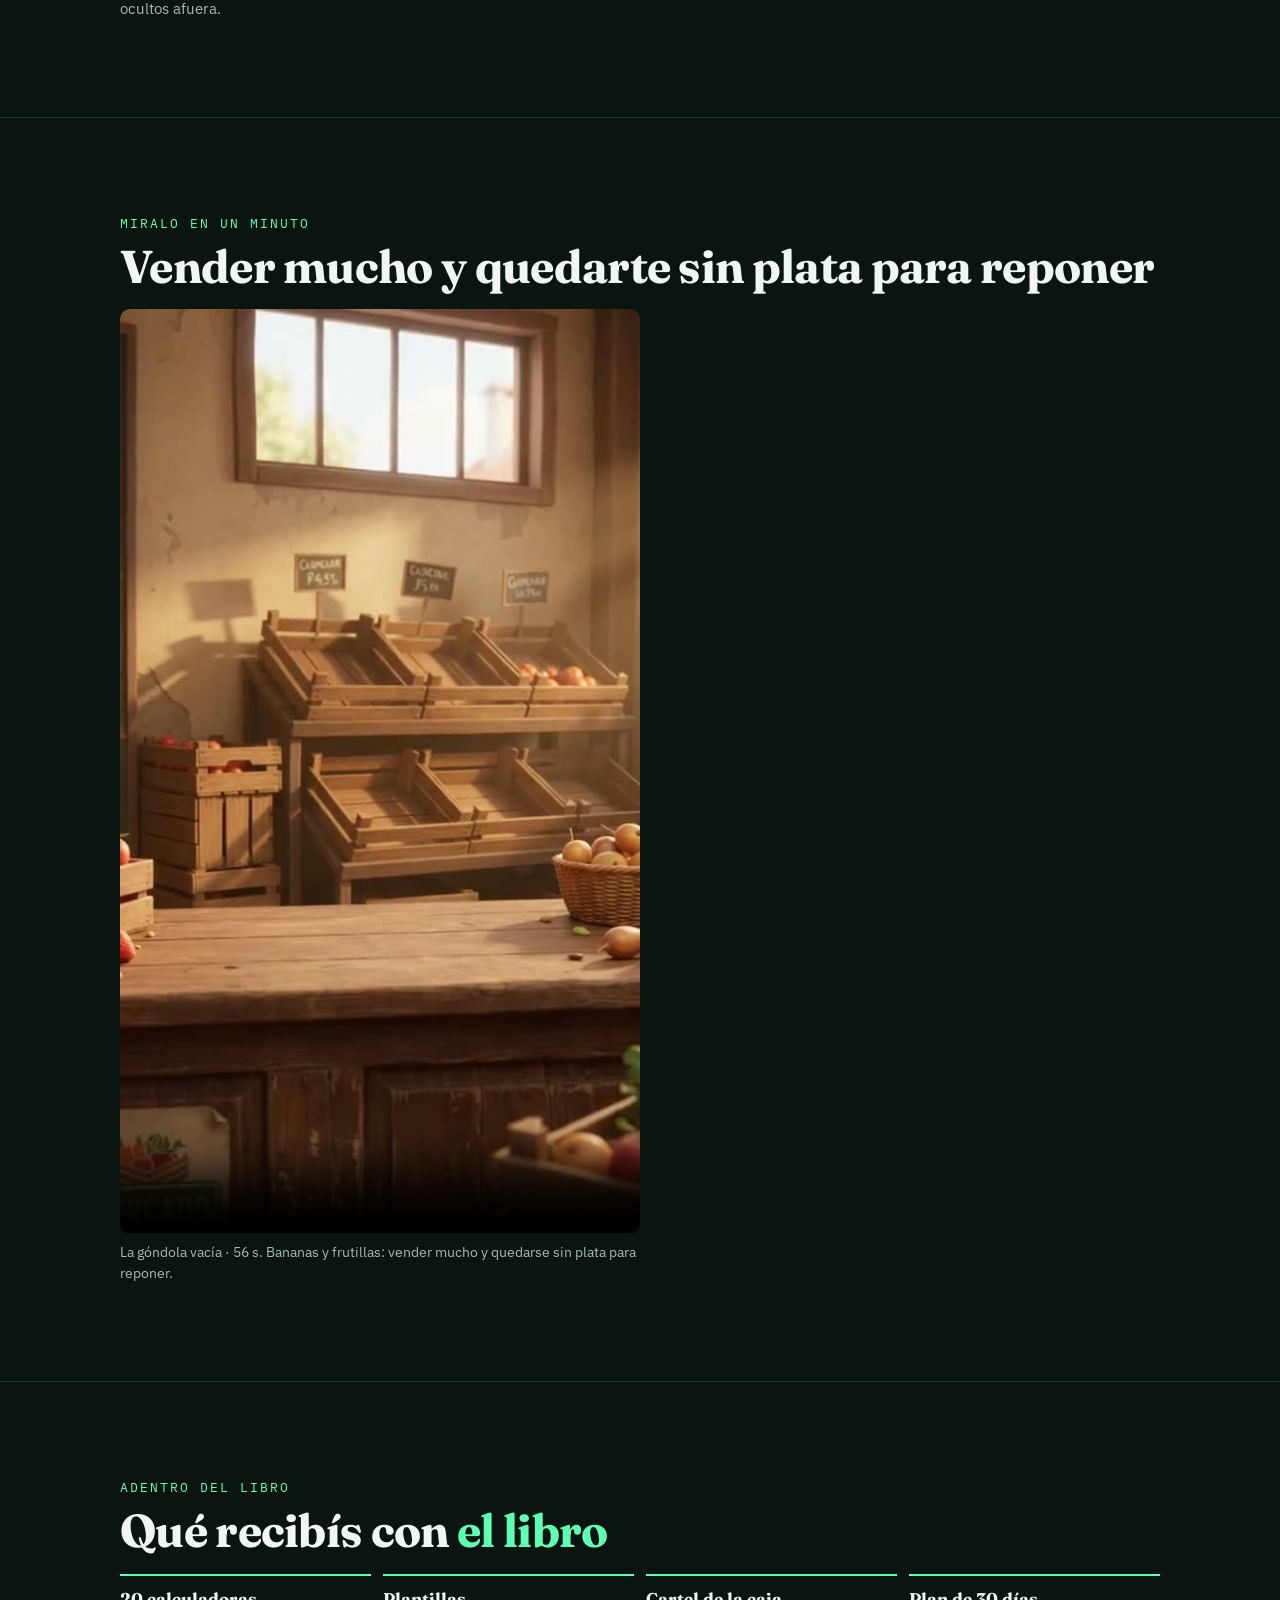
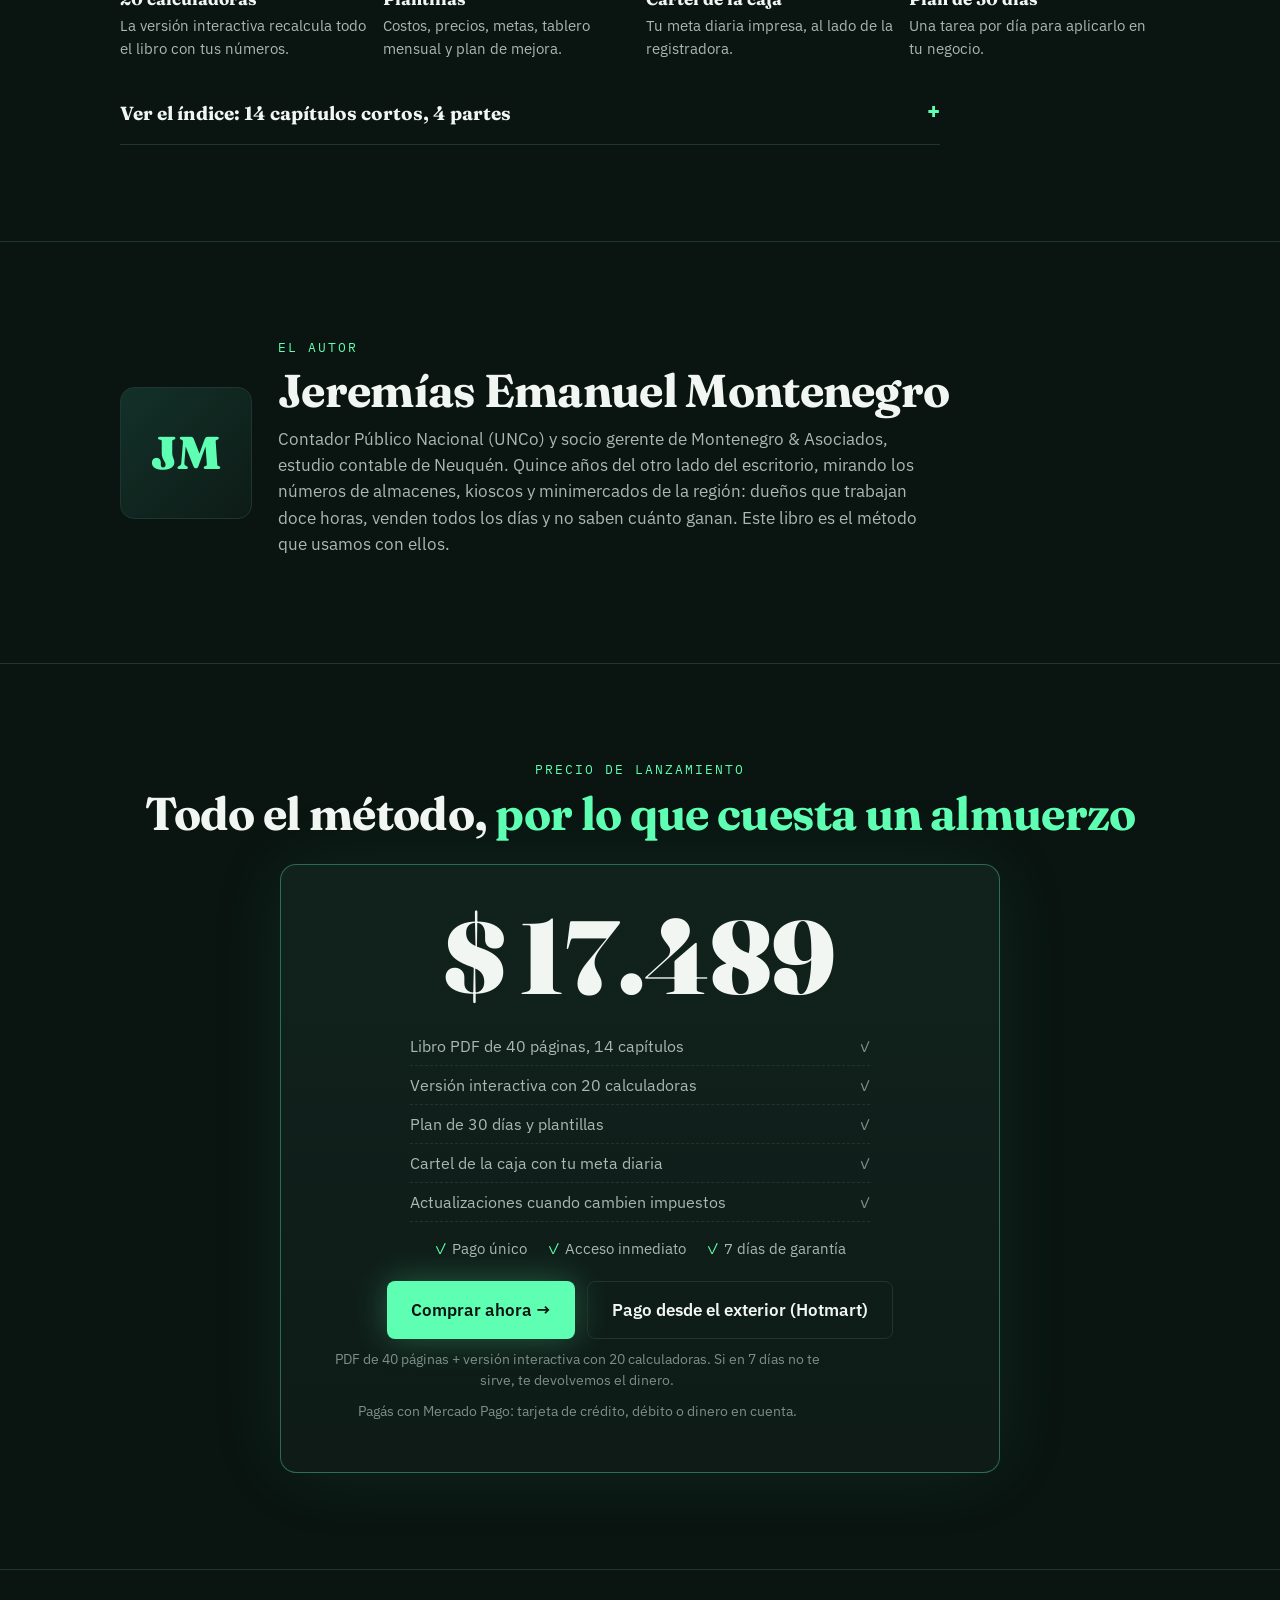
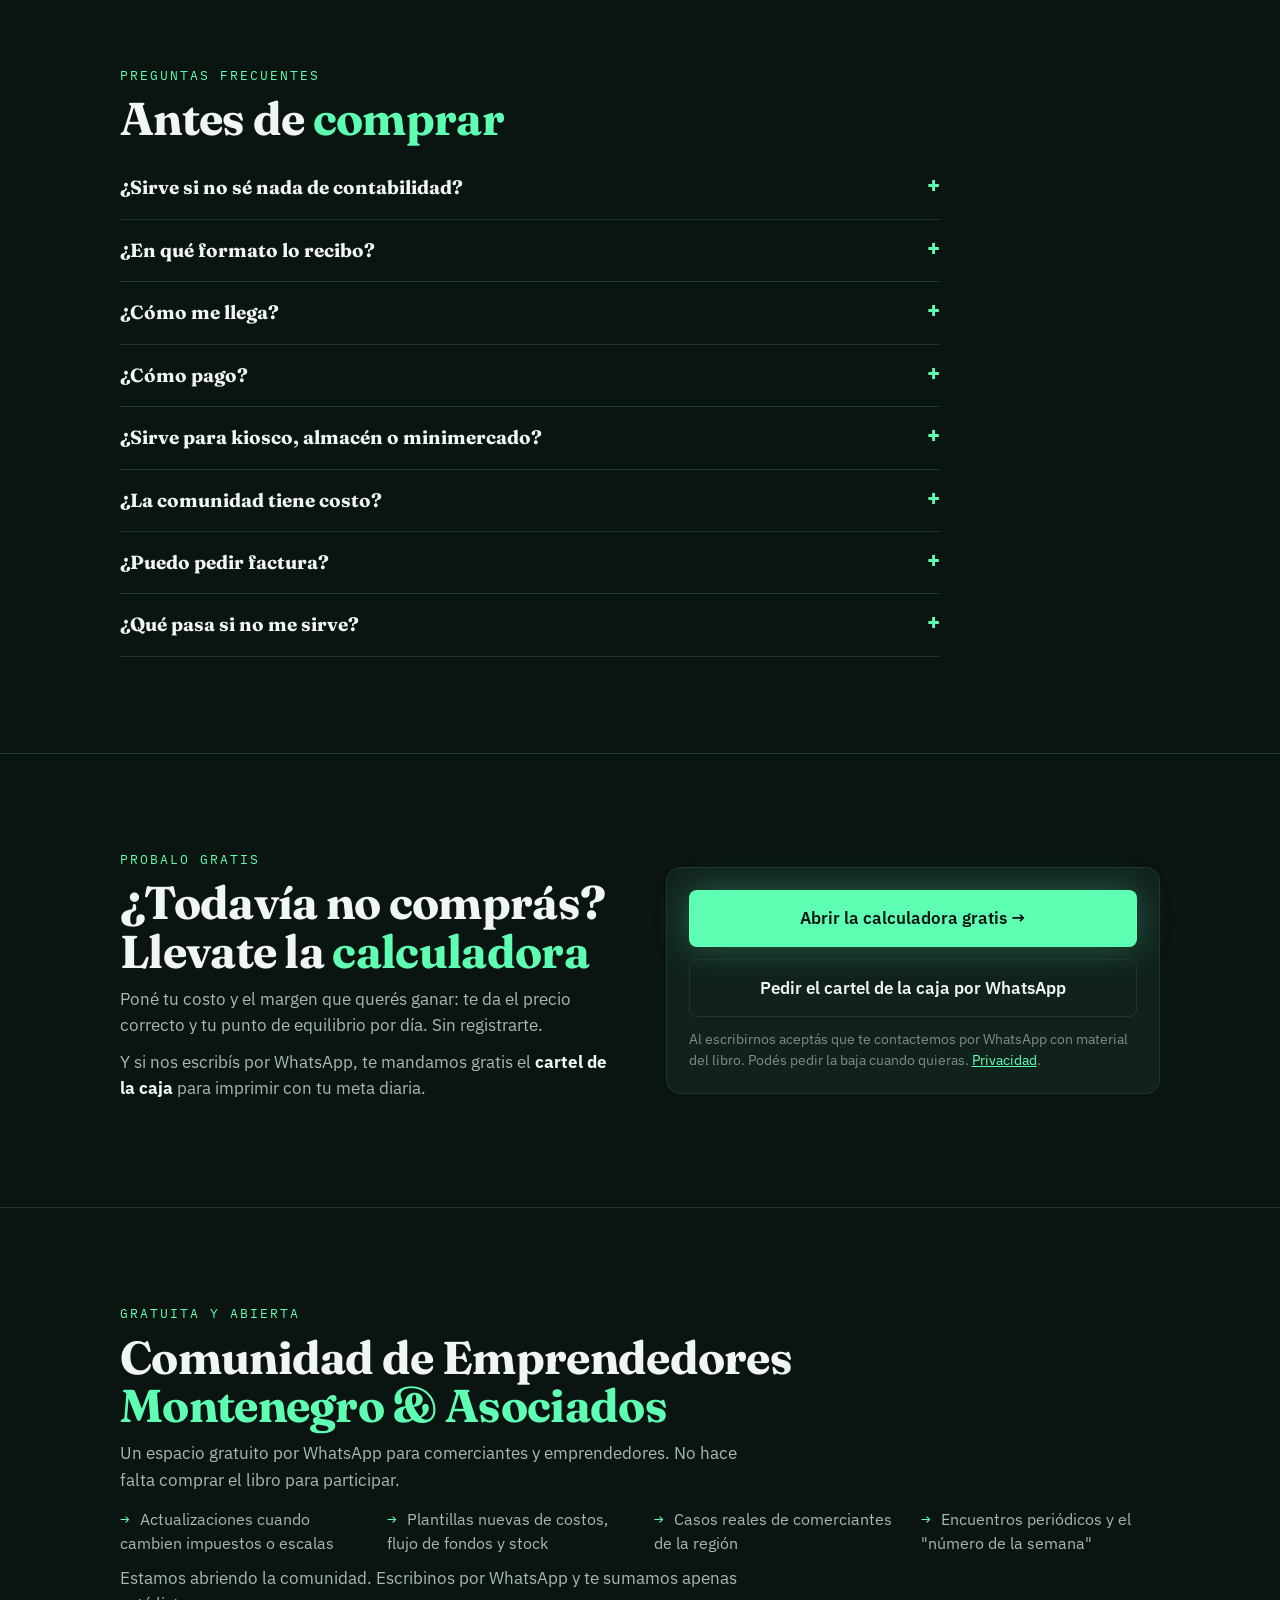
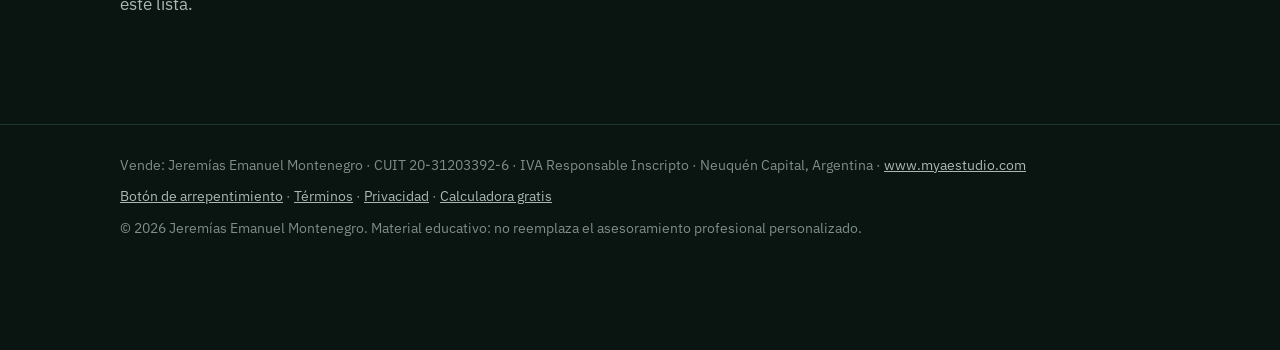
==== commit fe0ffb07: "Del Costo: promesa nueva, Método de los 4 Números y orden de la página Reordena la landing, deja un " ====
--- a/index.html
+++ b/index.html
@@ -47,6 +47,10 @@
 nav.links{display:flex;gap:18px;margin-left:auto;font-family:var(--m);font-size:13px}
 nav.links a{color:var(--ink2);text-decoration:none}
 nav.links a:hover{color:var(--fluo)}
+[hidden]{display:none!important}
+video{display:block;width:100%;max-width:100%;height:auto;border-radius:10px}
+figure{margin:18px 0 0}
+figcaption{margin-top:8px;font-size:14px;color:var(--ink2)}
 .btn{white-space:nowrap;display:inline-flex;align-items:center;justify-content:center;gap:10px;background:var(--fluo);color:#0A1411;font-weight:600;font-size:17px;border:0;border-radius:8px;padding:15px 24px;text-decoration:none;cursor:pointer;box-shadow:0 0 0 rgba(94,255,178,0),0 0 34px rgba(94,255,178,.28);transition:transform .15s,box-shadow .15s,background .15s}
 .btn:hover{background:#8AFFC8;transform:translateY(-1px);box-shadow:0 0 44px rgba(94,255,178,.42)}
 .btn.sm{font-size:14px;padding:9px 14px}
@@ -152,7 +156,7 @@
   <div>
     <div class="eyebrow">Guía práctica para comerciantes · Edición 2026</div>
     <h1 style="margin-top:14px">Le ponés 40 %.<br>Ganás <em>28,6 %</em>.</h1>
-    <p class="sub"><b style="color:var(--ink)">Del Costo al Precio de Venta</b> es la guía para calcular precios que dejen ganancia de verdad y saber cuánto vender por día para cubrir el mes. Con calculadoras que usan tus números.</p>
+    <p class="sub"><b style="color:var(--ink)">Sabé en 30 días cuánto ganás de verdad en cada producto</b>, con el Método de los 4 Números y sin saber contabilidad. Es lo que enseña <em>Del Costo al Precio de Venta</em>, con calculadoras que usan tus números.</p>
     <div class="precio-linea">
       <a class="btn" data-buy="principal" href="#comprar">Quiero el libro · <span data-precio>USD 10</span> →</a>
       <span class="muted">Antes <span class="tachado"><span data-tachado>USD 24</span></span> <span class="chip">−58 %</span></span>
@@ -162,15 +166,6 @@
     <p class="urgencia"><a href="arrepentimiento.html">Botón de arrepentimiento</a> · <a href="terminos.html">Términos y condiciones</a></p>
   </div>
   <img class="tapa" src="tapa.jpg" width="640" height="1024" alt="Tapa del libro Del Costo al Precio de Venta: curva de ingresos y costos con el punto de equilibrio">
-</div></section>
-
-<section id="videos"><div class="wrap">
-  <div class="eyebrow">Miralo en un minuto</div>
-  <h2 style="margin-top:10px">Dos historias cortas sobre lo que el libro te enseña a evitar</h2>
-  <div class="videos">
-    <figure><video controls playsinline preload="none" poster="video/gondola-vacia.jpg" src="video/gondola-vacia.mp4" data-video="gondola"></video><figcaption>La góndola vacía · 56 s. Bananas y frutillas: vender mucho y quedarse sin plata para reponer.</figcaption></figure>
-    <figure><video controls playsinline preload="none" poster="video/punto-de-equilibrio.jpg" src="video/punto-de-equilibrio.mp4" data-video="equilibrio"></video><figcaption>El punto de equilibrio · 48 s. Con $ 5 M de gastos fijos y 50 % de margen, hay que vender $ 10 M al mes.</figcaption></figure>
-  </div>
 </div></section>
 
 <section id="calculadora"><div class="wrap dos">
@@ -189,6 +184,25 @@
     </div>
     <p class="lectura" id="lectura">De cada $ 1.000 que vendés, te quedan $ 286 antes de pagar los gastos fijos.</p>
     <div class="formula">margen real = markup ÷ (1 + markup)<br>Precio = Costo ÷ (1 − margen)</div>
+  </div>
+</div></section>
+
+<section id="ticket"><div class="wrap dos">
+  <div class="reveal">
+    <div class="eyebrow">Un ejemplo real</div>
+    <h2 style="margin-top:10px">Adivinar vs. <em>calcular</em></h2>
+    <p class="muted">Una gaseosa de 2 litros, con la factura real de un minimercado de Neuquén. Si "le agregás un 30 %", cobrás $ 4.878 y creés que ganás 30 %. El precio que de verdad deja 30 % es $ 5.360.</p>
+    <p class="muted">Son <b style="color:var(--amar)">$ 482 por unidad</b> que quedan en la góndola. Multiplicalo por todo lo que vendés en un mes.</p>
+    <p style="margin-top:22px"><a class="btn" data-buy="principal" href="#comprar">Quiero calcular mis precios →</a></p>
+  </div>
+  <div class="ticket reveal" role="img" aria-label="Ticket con el cálculo del precio de venta">
+    <div class="t">Montenegro &amp; Asociados<br>cálculo de precio</div>
+    <div class="l"><span>Costo de factura</span><b>3.352</b></div>
+    <div class="l"><span>Flete, manipuleo y merma</span><b>400</b></div>
+    <div class="l"><span>Costo real</span><b>3.752</b></div>
+    <div class="l x"><span>"Le agrego un 30 %"</span><b>4.878</b></div>
+    <div class="l"><span>Margen objetivo sobre la venta</span><b>30 %</b></div>
+    <div class="l tot"><span>Precio de venta calculado</span><b>$ 5.360</b></div>
   </div>
 </div></section>
 
@@ -205,40 +219,43 @@
   </div>
 </div></section>
 
+<section id="metodo"><div class="wrap">
+  <div class="eyebrow reveal">El método</div>
+  <h2 class="reveal" style="margin-top:10px">El Método de los <em>4 Números</em></h2>
+  <p class="muted reveal">Cuatro cuentas para dejar de poner precios a ojo. Cada una viene con su ejemplo y su calculadora.</p>
+  <div class="incluye">
+    <div class="reveal"><b>1 · Costos</b>Cuánto te cuesta de verdad cada producto y cada mes, sin gastos ocultos afuera.</div>
+    <div class="reveal"><b>2 · Equilibrio</b>Cuánto vender por mes, por día y en tickets para cubrir los gastos.</div>
+    <div class="reveal"><b>3 · Precio</b>El precio que deja el margen que buscás, no un porcentaje a ojo.</div>
+    <div class="reveal"><b>4 · Recuperación</b>Cuándo recuperás lo que invertiste, con una curva realista.</div>
+  </div>
+</div></section>
+
+<section id="videos"><div class="wrap">
+  <div class="eyebrow">Miralo en un minuto</div>
+  <h2 style="margin-top:10px">Vender mucho y quedarte sin plata para reponer</h2>
+  <div class="videos" style="max-width:520px">
+    <figure><video controls playsinline preload="none" poster="video/gondola-vacia.jpg" src="video/gondola-vacia.mp4" data-video="gondola"></video><figcaption>La góndola vacía · 56 s. Bananas y frutillas: vender mucho y quedarse sin plata para reponer.</figcaption></figure>
+  </div>
+</div></section>
+
 <section id="indice"><div class="wrap">
   <div class="eyebrow reveal">Adentro del libro</div>
-  <h2 class="reveal" style="margin-top:10px">14 capítulos cortos, <em>4 partes</em></h2>
+  <h2 class="reveal" style="margin-top:10px">Qué recibís con <em>el libro</em></h2>
+  <div class="incluye">
+    <div class="reveal"><b>20 calculadoras</b>La versión interactiva recalcula todo el libro con tus números.</div>
+    <div class="reveal"><b>Plantillas</b>Costos, precios, metas, tablero mensual y plan de mejora.</div>
+    <div class="reveal"><b>Cartel de la caja</b>Tu meta diaria impresa, al lado de la registradora.</div>
+    <div class="reveal"><b>Plan de 30 días</b>Una tarea por día para aplicarlo en tu negocio.</div>
+  </div>
+  <details style="margin-top:22px"><summary>Ver el índice: 14 capítulos cortos, 4 partes</summary>
   <div class="partes">
     <div class="parte reveal"><h3>I · Antes de abrir</h3><ol><li><span>0</span>El error que hace perder dinero</li><li><span>1</span>Antes de abrir tu negocio</li><li><span>2</span>Cuánto necesitás invertir</li></ol></div>
     <div class="parte reveal"><h3>II · Los cuatro números</h3><ol><li><span>3</span>Costos fijos y variables</li><li><span>4</span>Punto de equilibrio</li><li><span>5</span>El precio de venta correcto</li><li><span>6</span>Meta de ganancia</li><li><span>7</span>Recuperar la inversión</li></ol></div>
     <div class="parte reveal"><h3>III · Gestionar cada mes</h3><ol><li><span>8</span>Tablero de control</li><li><span>9</span>Palancas de rentabilidad</li><li><span>10</span>Marketing de barrio</li></ol></div>
     <div class="parte reveal"><h3>IV · Escalar y cumplir</h3><ol><li><span>11</span>Productos digitales</li><li><span>12</span>Impuestos sin sorpresas</li><li><span>13</span>Plan de 30 días</li></ol></div>
   </div>
-  <div class="incluye">
-    <div class="reveal"><b>20 calculadoras</b>La versión interactiva recalcula todo el libro con tus números.</div>
-    <div class="reveal"><b>Plantillas</b>Costos, precios, metas, tablero mensual y plan de mejora.</div>
-    <div class="reveal"><b>Cartel de la caja</b>Tu meta diaria impresa, al lado de la registradora.</div>
-    <div class="reveal"><b>Plan de 30 días</b>Una tarea por día para aplicarlo en tu negocio.</div>
-  </div>
-</div></section>
-
-<section id="ticket"><div class="wrap dos">
-  <div class="reveal">
-    <div class="eyebrow">Un ejemplo real</div>
-    <h2 style="margin-top:10px">Adivinar vs. <em>calcular</em></h2>
-    <p class="muted">Una gaseosa de 2 litros, con la factura real de un minimercado de Neuquén. Si "le agregás un 30 %", cobrás $ 4.878 y creés que ganás 30 %. El precio que de verdad deja 30 % es $ 5.360.</p>
-    <p class="muted">Son <b style="color:var(--amar)">$ 482 por unidad</b> que quedan en la góndola. Multiplicalo por todo lo que vendés en un mes.</p>
-    <p style="margin-top:22px"><a class="btn" data-buy="principal" href="#comprar">Quiero calcular mis precios →</a></p>
-  </div>
-  <div class="ticket reveal" role="img" aria-label="Ticket con el cálculo del precio de venta">
-    <div class="t">Montenegro &amp; Asociados<br>cálculo de precio</div>
-    <div class="l"><span>Costo de factura</span><b>3.352</b></div>
-    <div class="l"><span>Flete, manipuleo y merma</span><b>400</b></div>
-    <div class="l"><span>Costo real</span><b>3.752</b></div>
-    <div class="l x"><span>"Le agrego un 30 %"</span><b>4.878</b></div>
-    <div class="l"><span>Margen objetivo sobre la venta</span><b>30 %</b></div>
-    <div class="l tot"><span>Precio de venta calculado</span><b>$ 5.360</b></div>
-  </div>
+  </details>
 </div></section>
 
 <section id="autor"><div class="wrap autor">
@@ -250,33 +267,10 @@
   </div>
 </div></section>
 
-<section id="comunidad"><div class="wrap">
-  <div class="eyebrow reveal">Gratuita y abierta</div>
-  <h2 class="reveal" style="margin-top:10px">Comunidad de Emprendedores <em>Montenegro &amp; Asociados</em></h2>
-  <p class="muted reveal">Un espacio gratuito por WhatsApp para comerciantes y emprendedores. No hace falta comprar el libro para participar.</p>
-  <ul class="lista reveal"><li>Actualizaciones cuando cambien impuestos o escalas</li><li>Plantillas nuevas de costos, flujo de fondos y stock</li><li>Casos reales de comerciantes de la región</li><li>Encuentros periódicos y el "número de la semana"</li></ul>
-  <p class="muted reveal" id="comunidadTexto">Estamos abriendo la comunidad. Escribinos por WhatsApp y te sumamos apenas esté lista.</p>
-  <p class="reveal"><a class="btn ghost" id="comunidadBtn" hidden target="_blank" rel="noopener">Entrar a la comunidad</a></p>
-</div></section>
-
 <section id="testimonios" hidden><div class="wrap">
   <div class="eyebrow">Lo que dicen los comerciantes</div>
   <h2 style="margin-top:10px">Testimonios</h2>
   <div class="partes" id="testimoniosGrid"></div>
-</div></section>
-
-<section id="gratis"><div class="wrap dos">
-  <div class="reveal">
-    <div class="eyebrow">Probalo gratis</div>
-    <h2 style="margin-top:10px">¿Todavía no comprás? Llevate la <em>calculadora</em></h2>
-    <p class="muted">Poné tu costo y el margen que querés ganar: te da el precio correcto y tu punto de equilibrio por día. Sin registrarte.</p>
-    <p class="muted">Y si nos escribís por WhatsApp, te mandamos gratis el <b style="color:var(--ink)">cartel de la caja</b> para imprimir con tu meta diaria.</p>
-  </div>
-  <div class="calc reveal" style="display:flex;flex-direction:column;gap:12px">
-    <a class="btn" href="calculadora/" data-utm>Abrir la calculadora gratis →</a>
-    <a class="btn ghost" id="waLead" href="#" target="_blank" rel="noopener">Pedir el cartel de la caja por WhatsApp</a>
-    <p class="urgencia" id="waLeadLegal" style="margin:0">Al escribirnos aceptás que te contactemos por WhatsApp con material del libro. Podés pedir la baja cuando quieras. <a href="privacidad.html">Privacidad</a>.</p>
-  </div>
 </div></section>
 
 <section id="comprar"><div class="wrap">
@@ -296,13 +290,36 @@
   <div class="eyebrow reveal">Preguntas frecuentes</div>
   <h2 class="reveal" style="margin-top:10px;margin-bottom:14px">Antes de <em>comprar</em></h2>
   <details><summary>¿Sirve si no sé nada de contabilidad?</summary><p>Sí. Está escrito para comerciantes, no para contadores. Hace falta orden, una calculadora y ganas de mirar los números de frente. Cada fórmula viene con un ejemplo y con la calculadora lista.</p></details>
-  <details><summary>¿En qué formato lo recibo?</summary><p>Un PDF de 40 páginas para leer en el celular o la computadora (es de uso personal: no se imprime ni se copia; el cartel de la caja viene aparte, listo para imprimir), y una versión interactiva que abre en cualquier navegador, sin instalar nada, donde cargás tus números y el libro se recalcula entero.</p></details>
+  <details><summary>¿En qué formato lo recibo?</summary><p>Un PDF de 40 páginas para leer en el celular o la computadora (es de uso personal: no se imprime ni se copia; el cartel de la caja te lo mandamos por WhatsApp, listo para imprimir), y una versión interactiva que abre en cualquier navegador, sin instalar nada, donde cargás tus números y el libro se recalcula entero.</p></details>
   <details><summary>¿Cómo me llega?</summary><p>Apenas se acredita el pago te llega un mail con los enlaces de descarga. Si no lo ves en unos minutos, revisá spam o escribinos por WhatsApp.</p></details>
   <details><summary>¿Cómo pago?</summary><p>Desde Argentina, en pesos y con impuestos incluidos. Desde otro país, con el botón "Pago desde el exterior", en tu moneda.</p></details>
   <details><summary>¿Sirve para kiosco, almacén o minimercado?</summary><p>Para eso fue escrito. Los casos son de comercios de barrio de Neuquén: gaseosas, fiambres, golosinas, productos de limpieza. También sirve para cualquier negocio que compra y revende.</p></details>
   <details><summary>¿La comunidad tiene costo?</summary><p>No. La Comunidad de Emprendedores Montenegro &amp; Asociados es gratuita y abierta a cualquier comerciante, haya comprado o no el libro.</p></details>
   <details><summary>¿Puedo pedir factura?</summary><p>Sí. La plataforma de pago emite el comprobante de la compra. Si necesitás factura a nombre de tu negocio, escribinos desde www.myaestudio.com después de comprar.</p></details>
   <details><summary>¿Qué pasa si no me sirve?</summary><p>Tenés 7 días de garantía. Si no era lo que esperabas, pedís el reembolso desde la misma plataforma y se te devuelve el total.</p></details>
+</div></section>
+
+<section id="gratis"><div class="wrap dos">
+  <div class="reveal">
+    <div class="eyebrow">Probalo gratis</div>
+    <h2 style="margin-top:10px">¿Todavía no comprás? Llevate la <em>calculadora</em></h2>
+    <p class="muted">Poné tu costo y el margen que querés ganar: te da el precio correcto y tu punto de equilibrio por día. Sin registrarte.</p>
+    <p class="muted">Y si nos escribís por WhatsApp, te mandamos gratis el <b style="color:var(--ink)">cartel de la caja</b> para imprimir con tu meta diaria.</p>
+  </div>
+  <div class="calc reveal" style="display:flex;flex-direction:column;gap:12px">
+    <a class="btn" href="calculadora/" data-utm>Abrir la calculadora gratis →</a>
+    <a class="btn ghost" id="waLead" href="#" target="_blank" rel="noopener">Pedir el cartel de la caja por WhatsApp</a>
+    <p class="urgencia" id="waLeadLegal" style="margin:0">Al escribirnos aceptás que te contactemos por WhatsApp con material del libro. Podés pedir la baja cuando quieras. <a href="privacidad.html">Privacidad</a>.</p>
+  </div>
+</div></section>
+
+<section id="comunidad"><div class="wrap">
+  <div class="eyebrow reveal">Gratuita y abierta</div>
+  <h2 class="reveal" style="margin-top:10px">Comunidad de Emprendedores <em>Montenegro &amp; Asociados</em></h2>
+  <p class="muted reveal">Un espacio gratuito por WhatsApp para comerciantes y emprendedores. No hace falta comprar el libro para participar.</p>
+  <ul class="lista reveal"><li>Actualizaciones cuando cambien impuestos o escalas</li><li>Plantillas nuevas de costos, flujo de fondos y stock</li><li>Casos reales de comerciantes de la región</li><li>Encuentros periódicos y el "número de la semana"</li></ul>
+  <p class="muted reveal" id="comunidadTexto">Estamos abriendo la comunidad. Escribinos por WhatsApp y te sumamos apenas esté lista.</p>
+  <p class="reveal"><a class="btn ghost" id="comunidadBtn" hidden target="_blank" rel="noopener">Entrar a la comunidad</a></p>
 </div></section>
 </main>
 
@@ -347,6 +364,8 @@
     a.href = url;
     // Con dos checkouts, el botón principal pregunta la moneda cada vez (así se puede cambiar de opción)
     if (!(tipo === 'principal' && CONFIG.impultiendaUrl && CONFIG.hotmartUrl)) return a.addEventListener('click', () => track('InitiateCheckout', {destino: tipo}));
+    // Anuncios de Argentina (?pais=ar): directo a Impultienda, sin preguntar la moneda
+    if (q.get('pais') === 'ar') return a.addEventListener('click', () => track('InitiateCheckout', {destino:'impultienda'}));
     a.addEventListener('click', e => { e.preventDefault(); document.getElementById('elegirPago').showModal(); });
   });
   // píxeles (solo si hay ID)
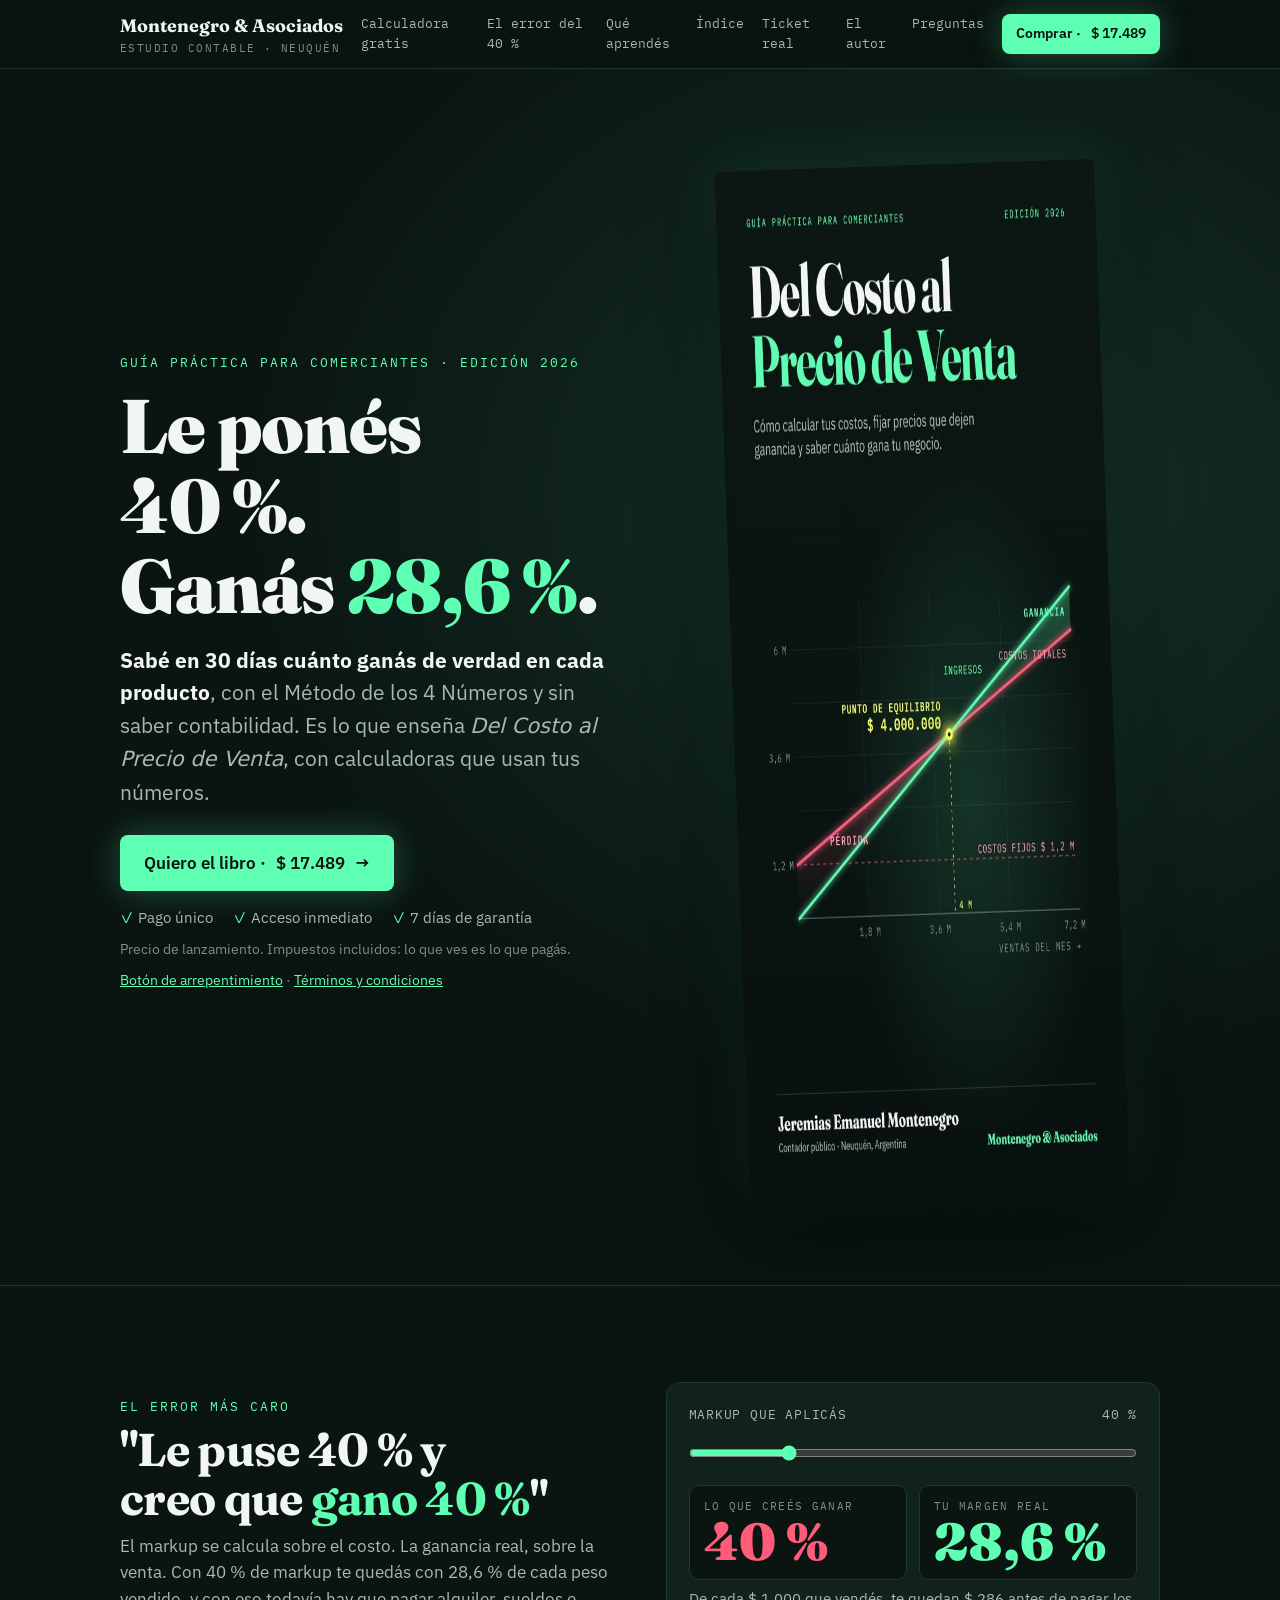
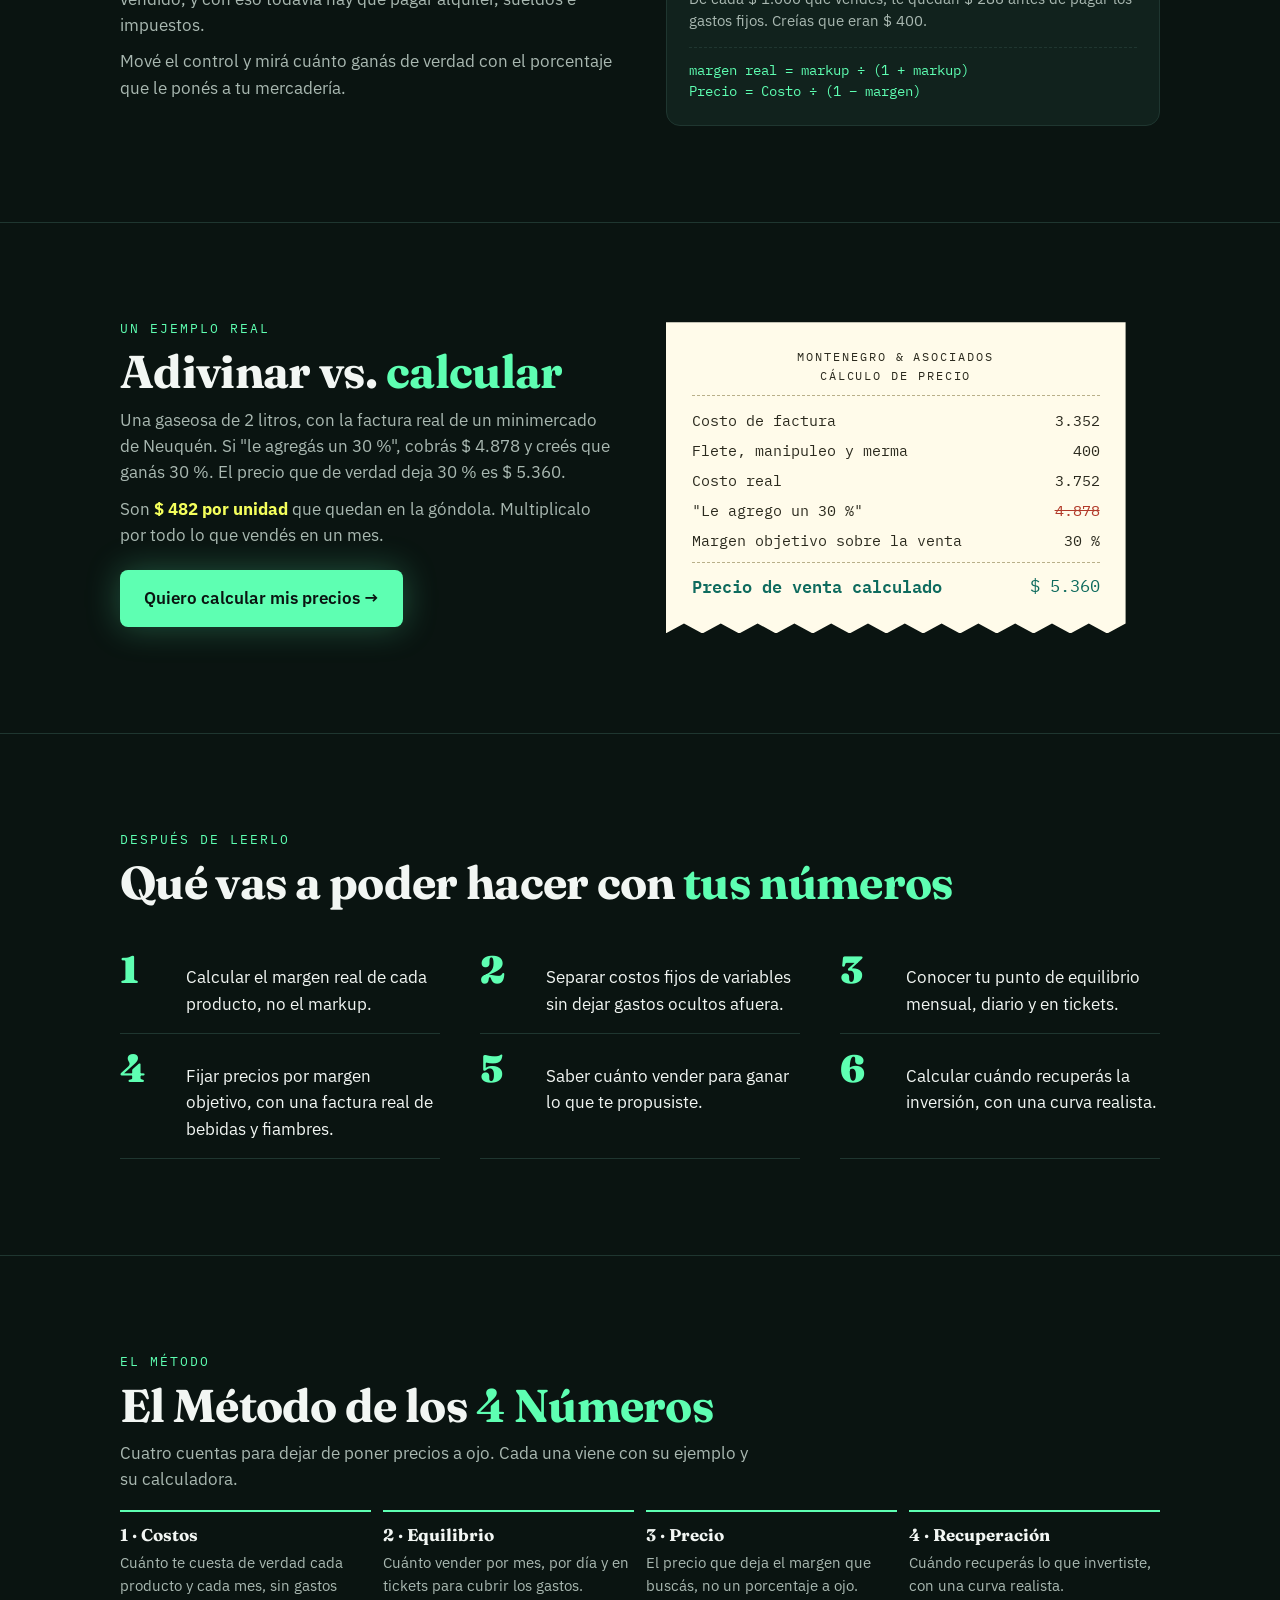
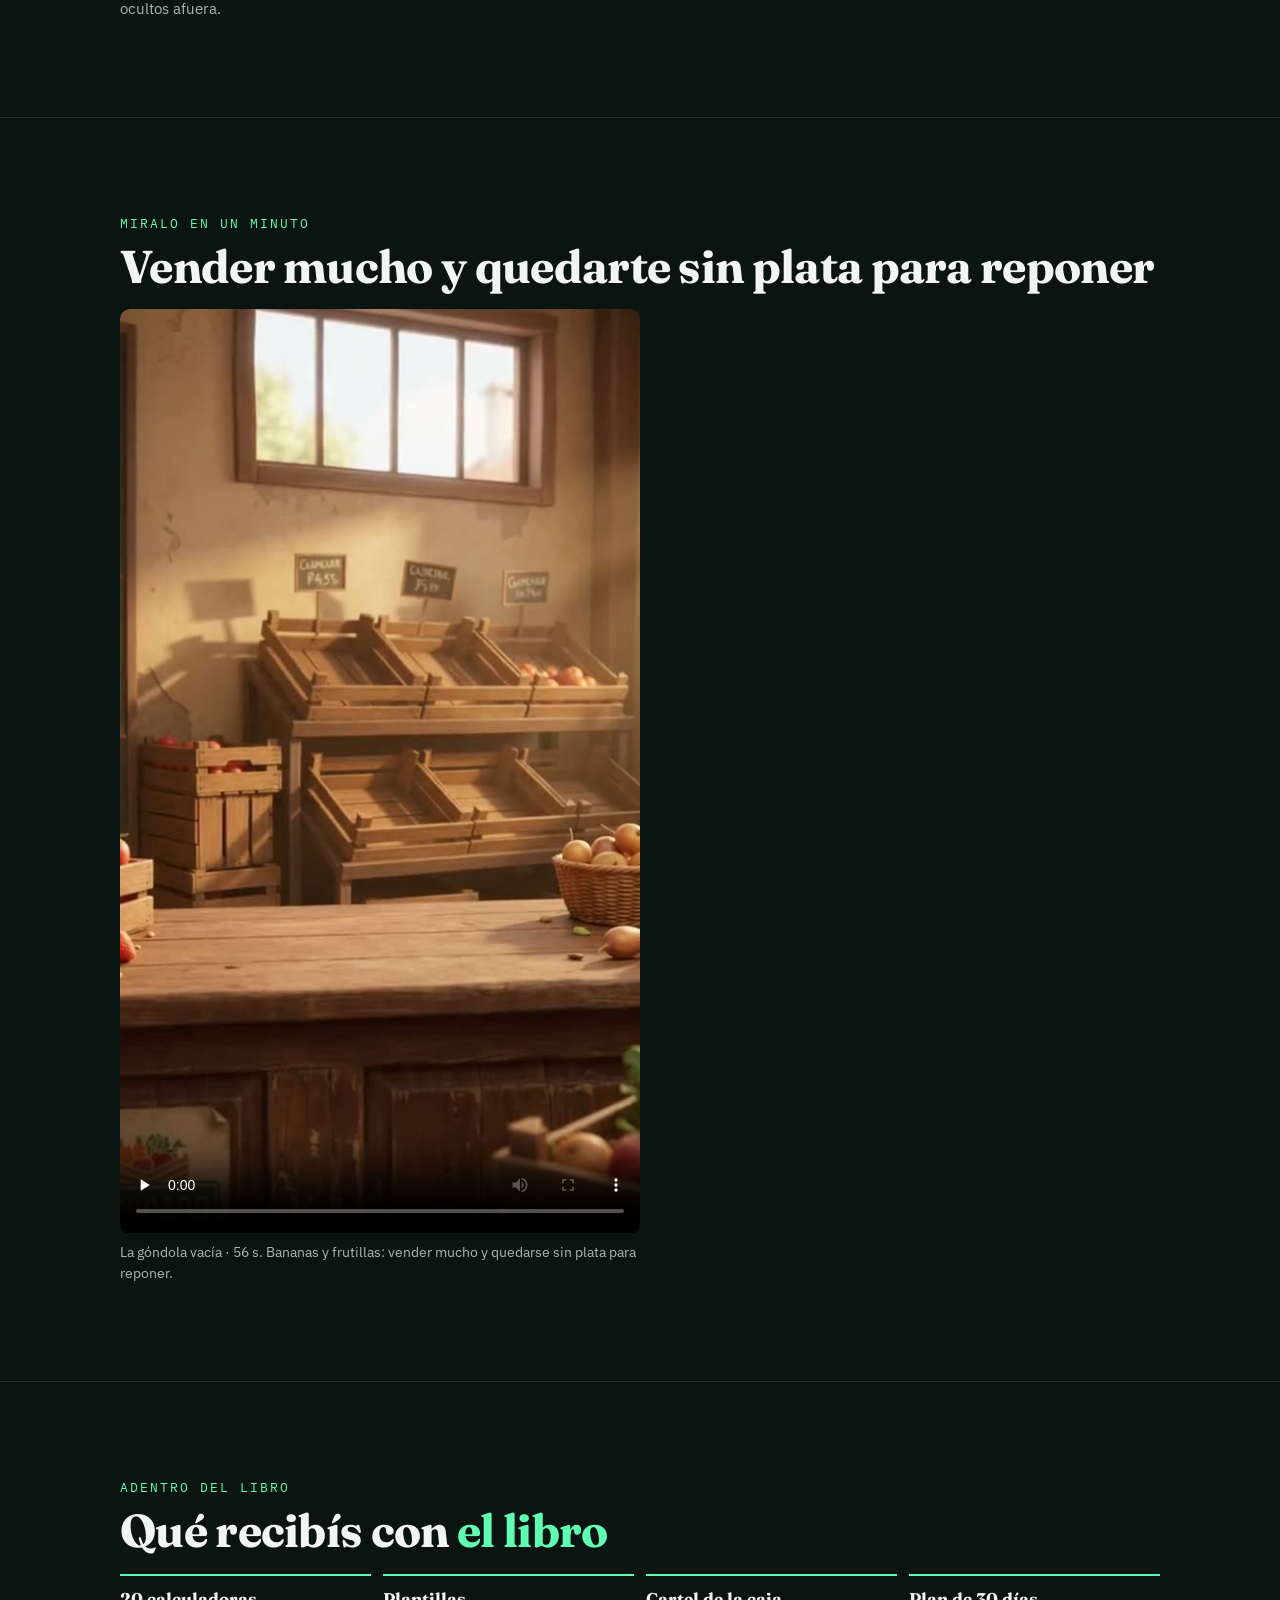
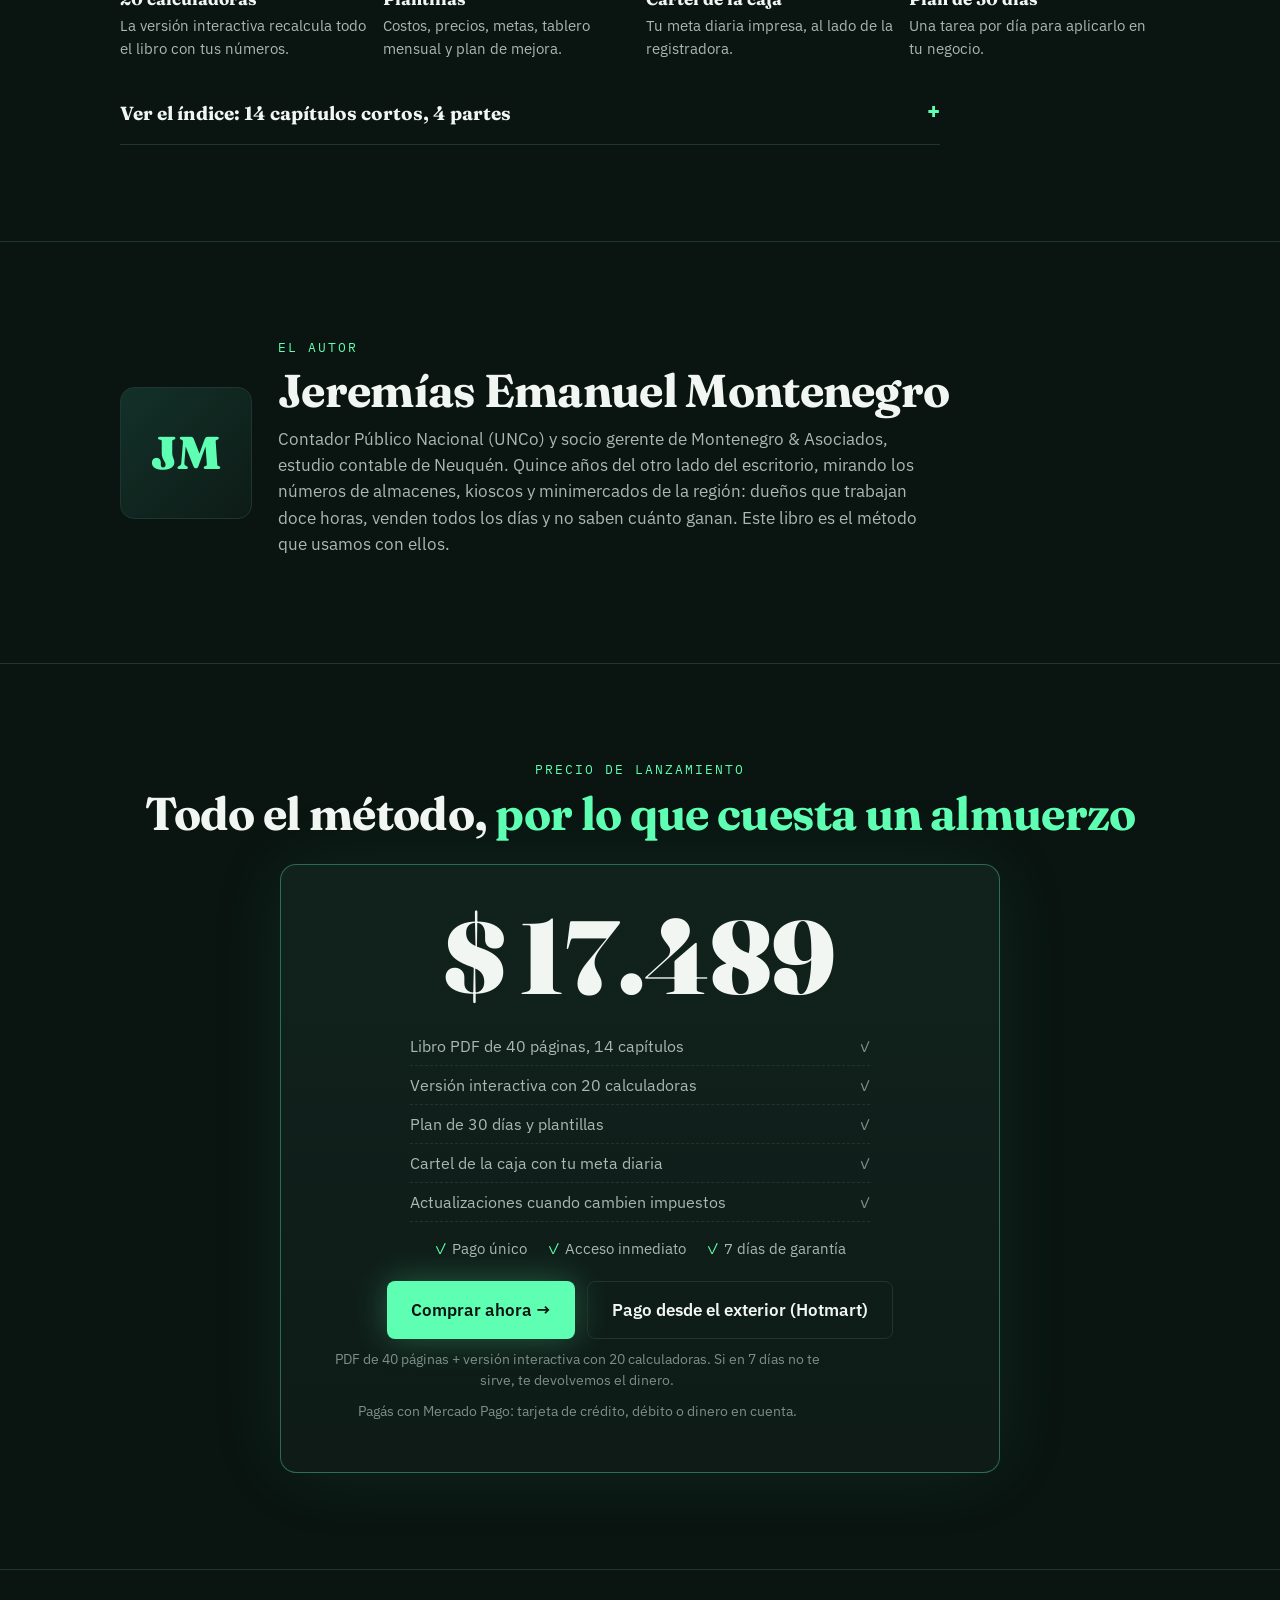
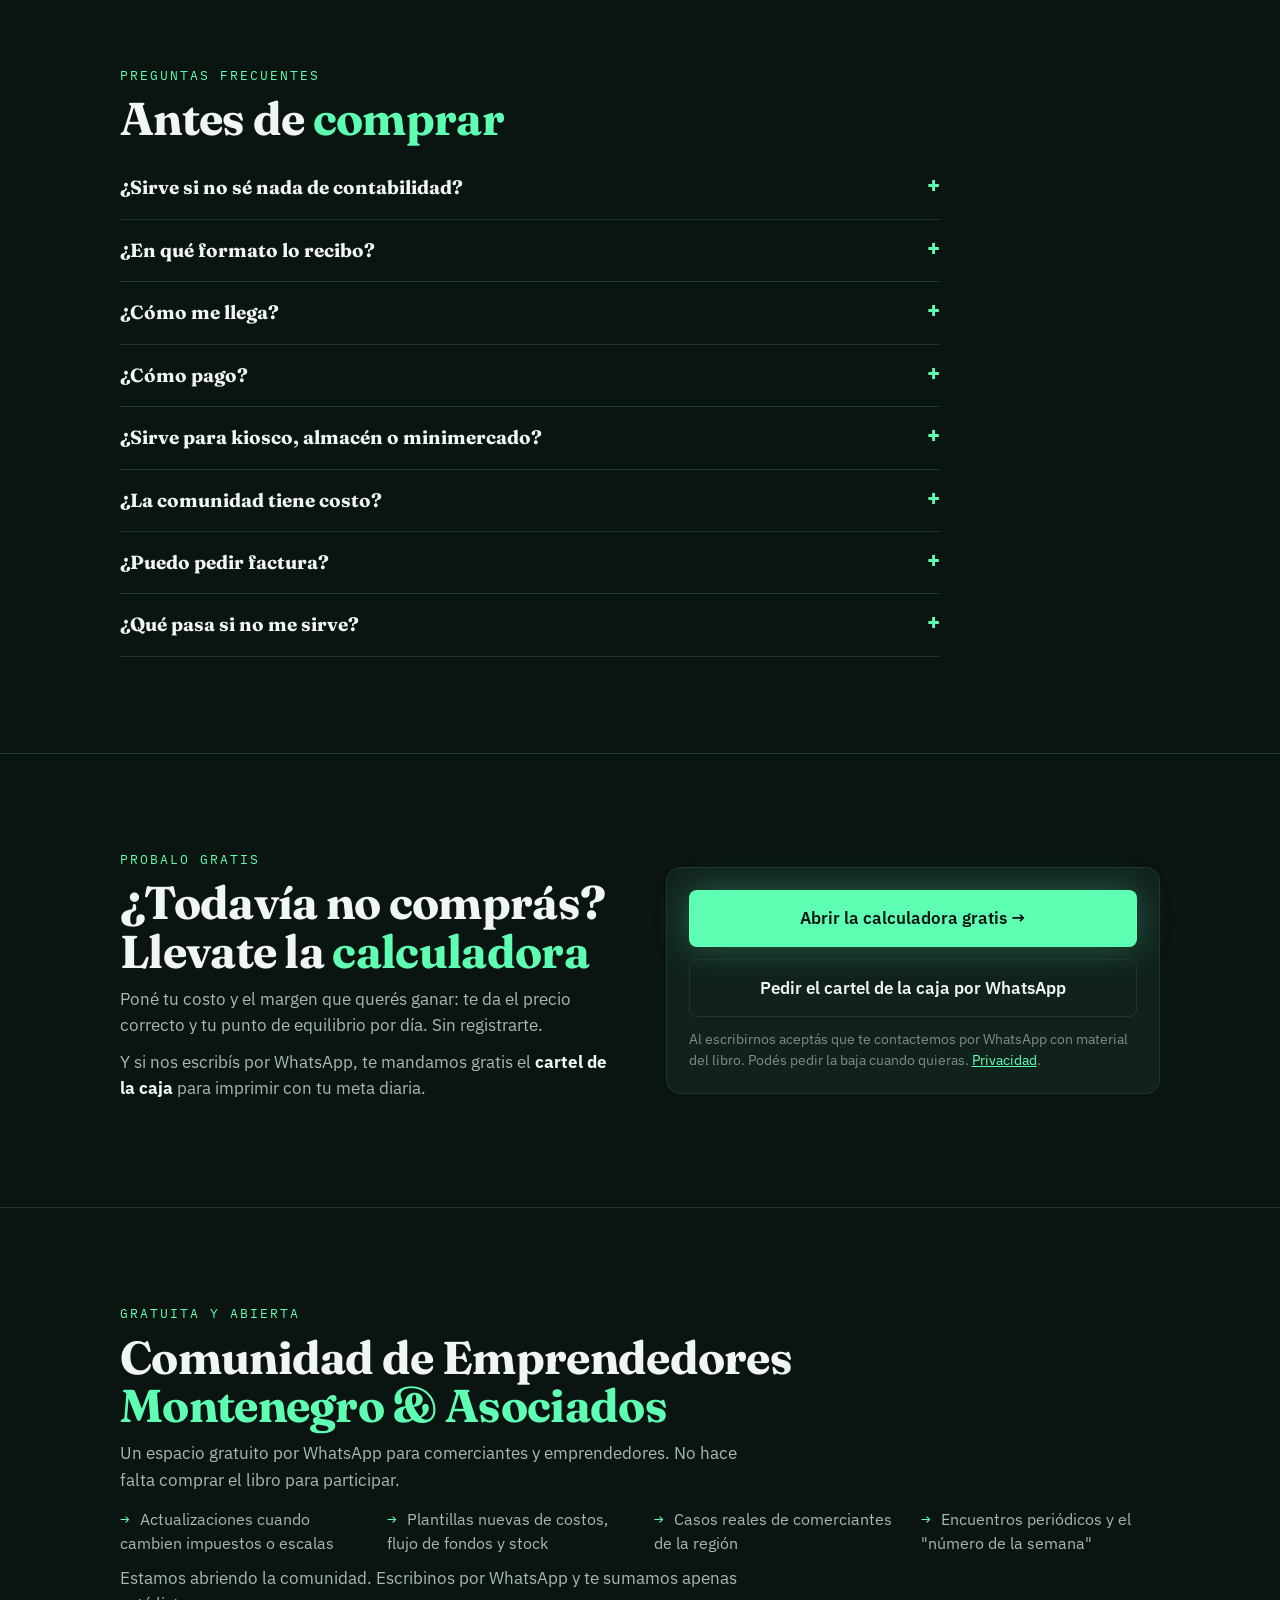
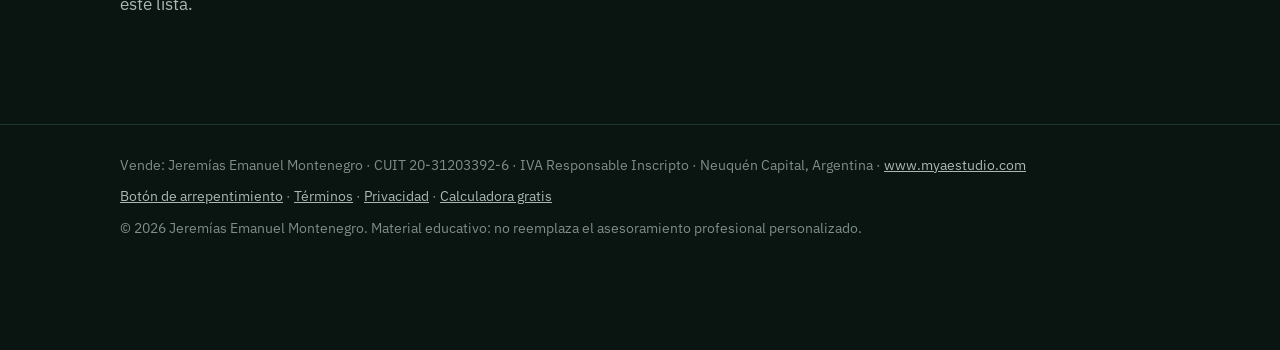
==== commit a67ac777: "Del Costo: primer pliegue y controles pensados para celular Lleva la tapa junto a la promesa, deja e" ====
--- a/index.html
+++ b/index.html
@@ -141,6 +141,23 @@
   .autor{grid-template-columns:1fr}
   header.nav .btn{margin-left:auto}
 }
+@media (max-width:600px){
+  section{padding-block:40px}
+  .hero{padding-block:22px 34px}
+  .hero .grid{display:flex;flex-direction:column;align-items:stretch;gap:0}
+  .hero .grid>div{display:contents}
+  .hero .grid>div>*{order:4}
+  .hero .grid>div>.eyebrow{order:1;font-size:11px;letter-spacing:.1em}
+  .hero .grid>div>h1{order:2;margin-top:10px!important}
+  .hero .grid>.tapa{order:3;width:150px;height:auto;margin:18px auto 6px}
+  .hero .sub{font-size:17px;margin:14px 0 18px;max-width:none}
+  .solo-grande{display:none}
+  .precio-linea .btn{width:100%}
+  .urgencia a,footer a{display:inline-block;padding:6px 0}
+  .calc .r .v{font-size:30px;white-space:nowrap}
+  .calc input[type=range]{height:44px}
+  video{width:auto;max-width:100%;max-height:68vh;margin-inline:auto}
+}
 </style>
 </head>
 <body>
@@ -156,7 +173,7 @@
   <div>
     <div class="eyebrow">Guía práctica para comerciantes · Edición 2026</div>
     <h1 style="margin-top:14px">Le ponés 40 %.<br>Ganás <em>28,6 %</em>.</h1>
-    <p class="sub"><b style="color:var(--ink)">Sabé en 30 días cuánto ganás de verdad en cada producto</b>, con el Método de los 4 Números y sin saber contabilidad. Es lo que enseña <em>Del Costo al Precio de Venta</em>, con calculadoras que usan tus números.</p>
+    <p class="sub"><b style="color:var(--ink)">Sabé en 30 días cuánto ganás de verdad en cada producto</b>, con el Método de los 4 Números y sin saber contabilidad.<span class="solo-grande"> Es lo que enseña <em>Del Costo al Precio de Venta</em>, con calculadoras que usan tus números.</span></p>
     <div class="precio-linea">
       <a class="btn" data-buy="principal" href="#comprar">Quiero el libro · <span data-precio>USD 10</span> →</a>
       <span class="muted">Antes <span class="tachado"><span data-tachado>USD 24</span></span> <span class="chip">−58 %</span></span>
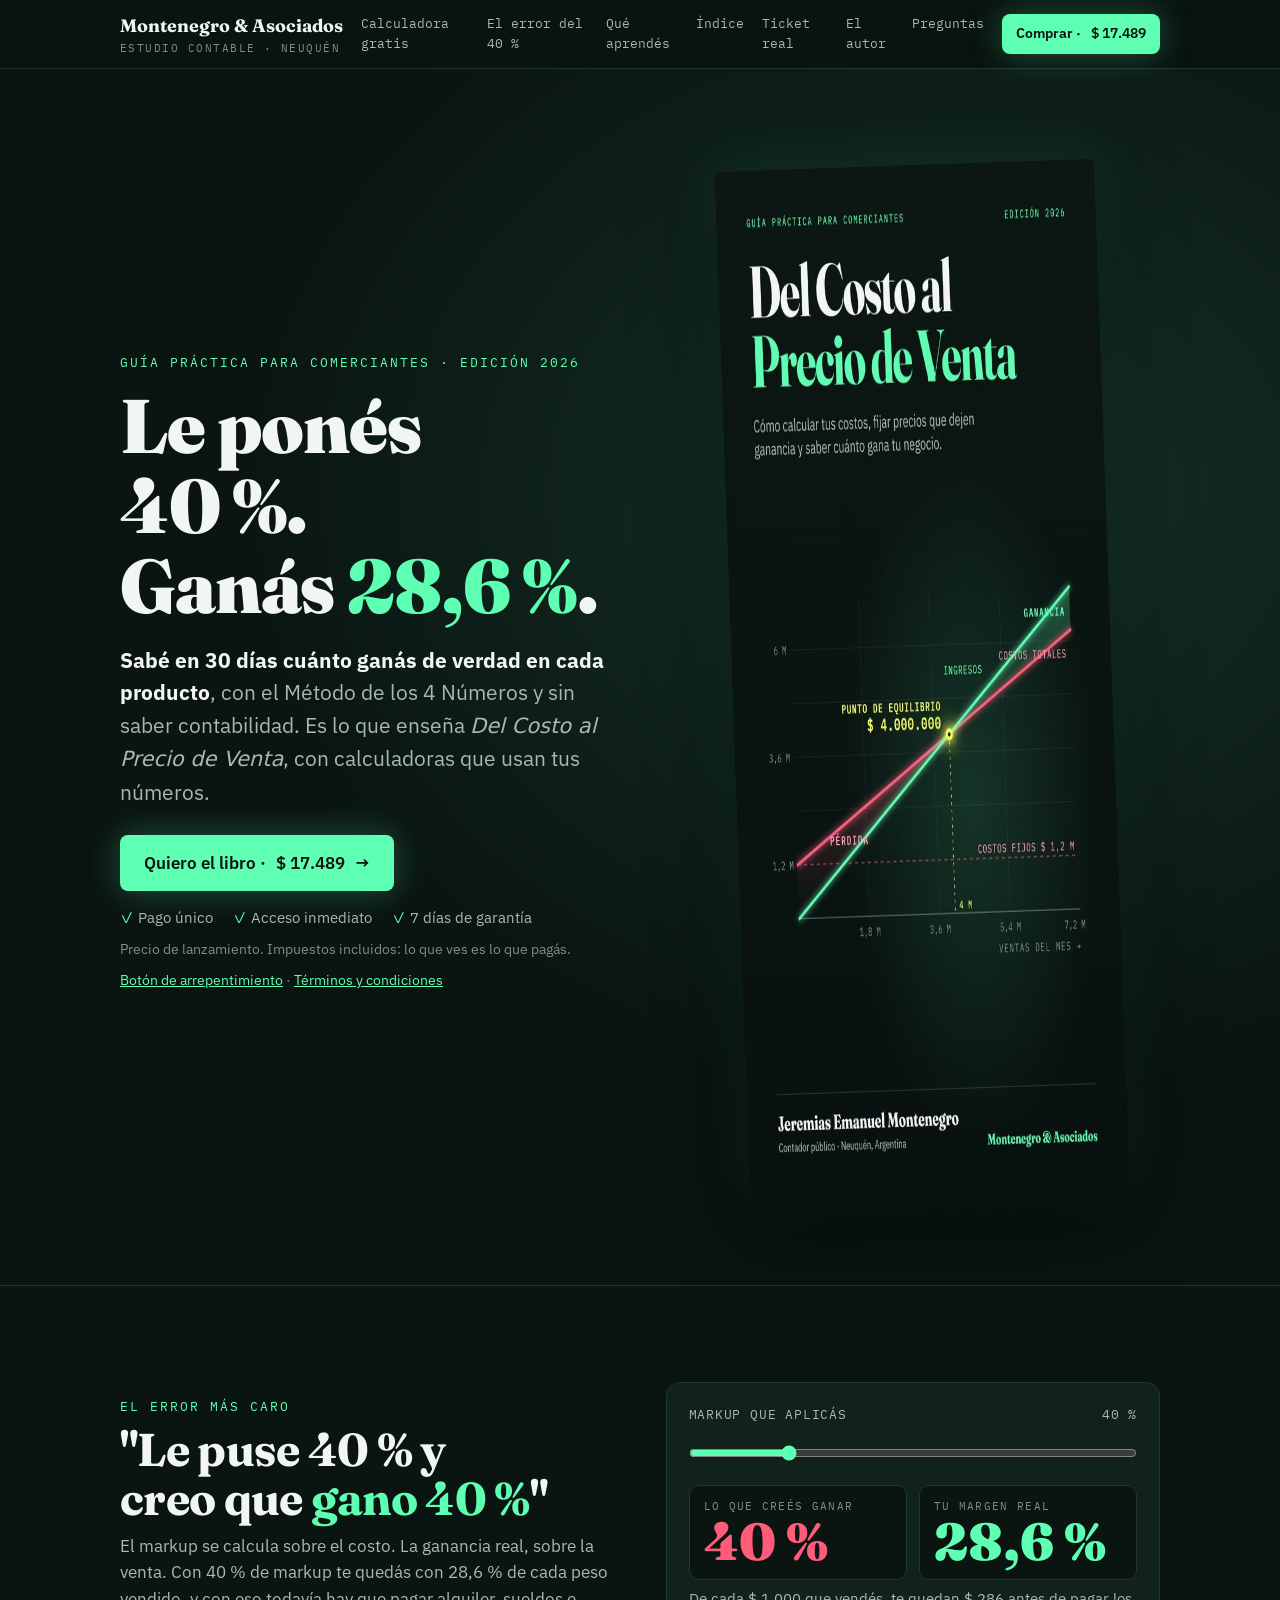
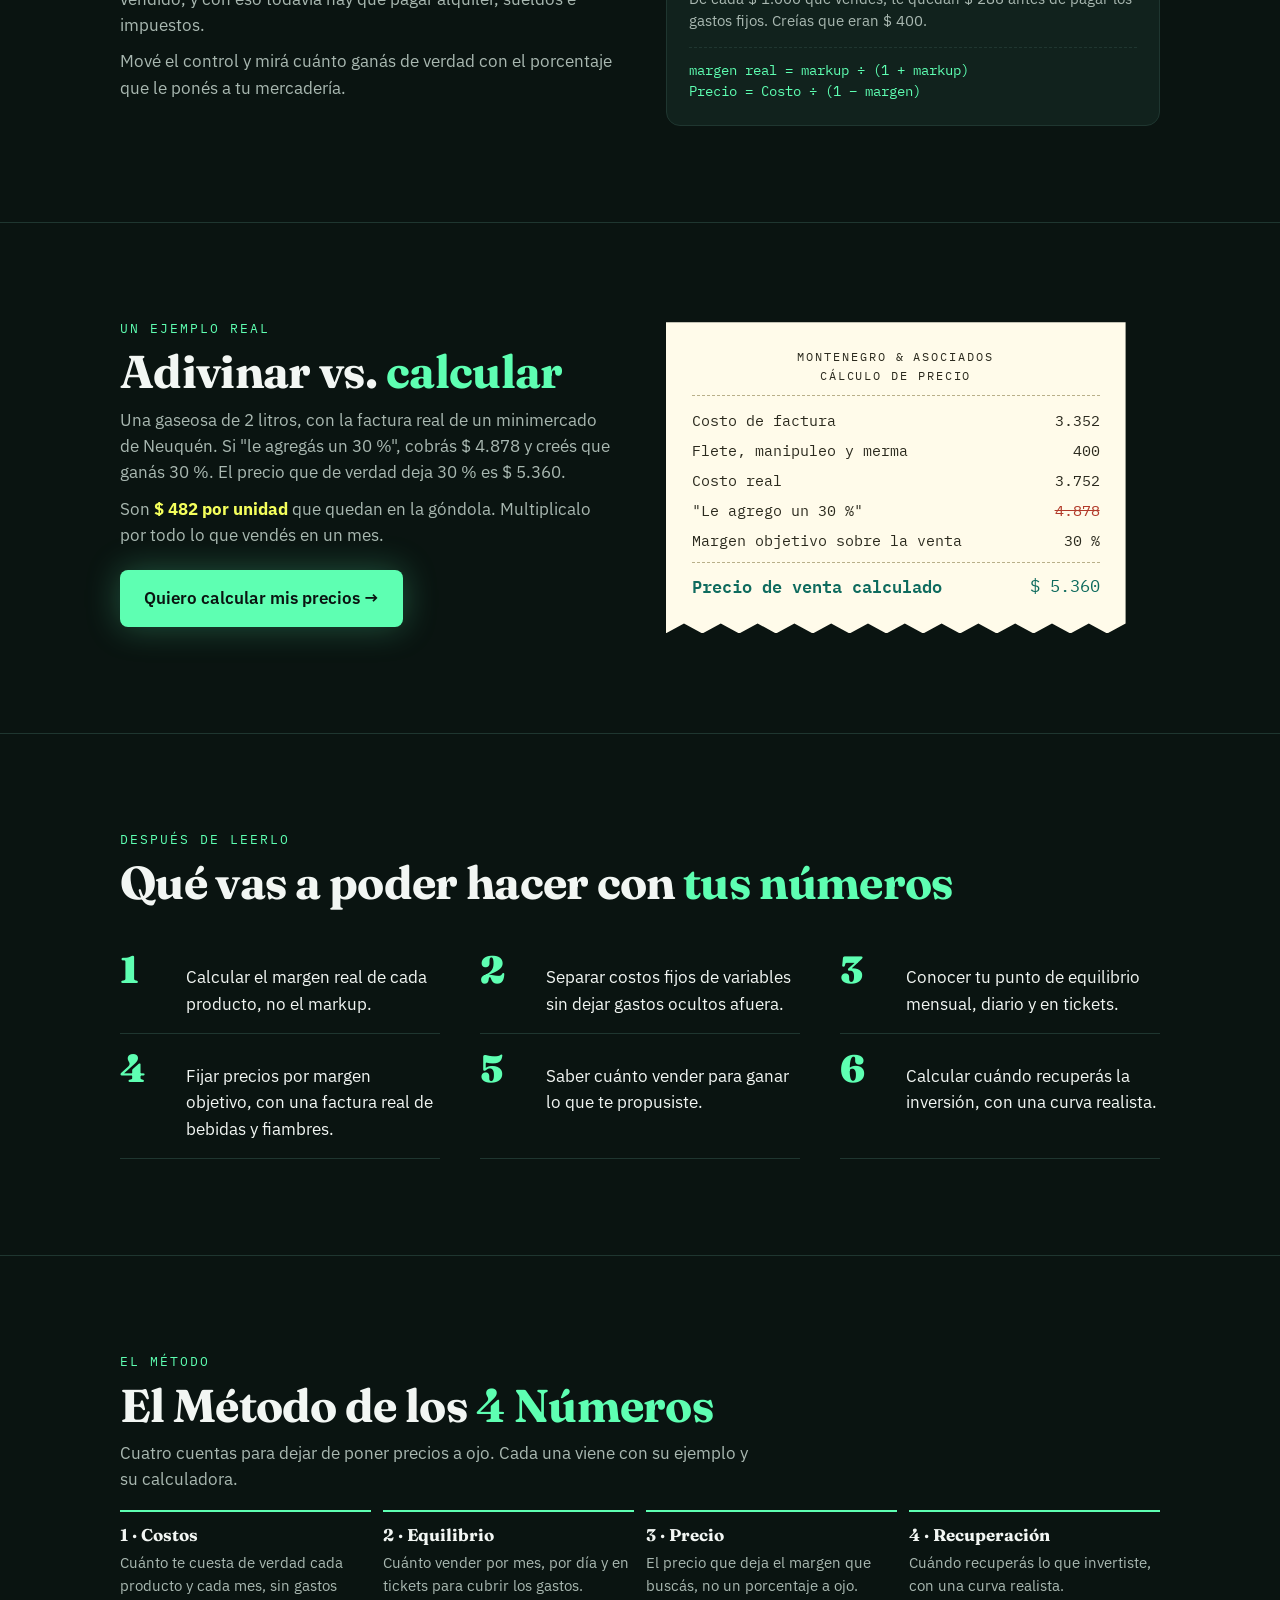
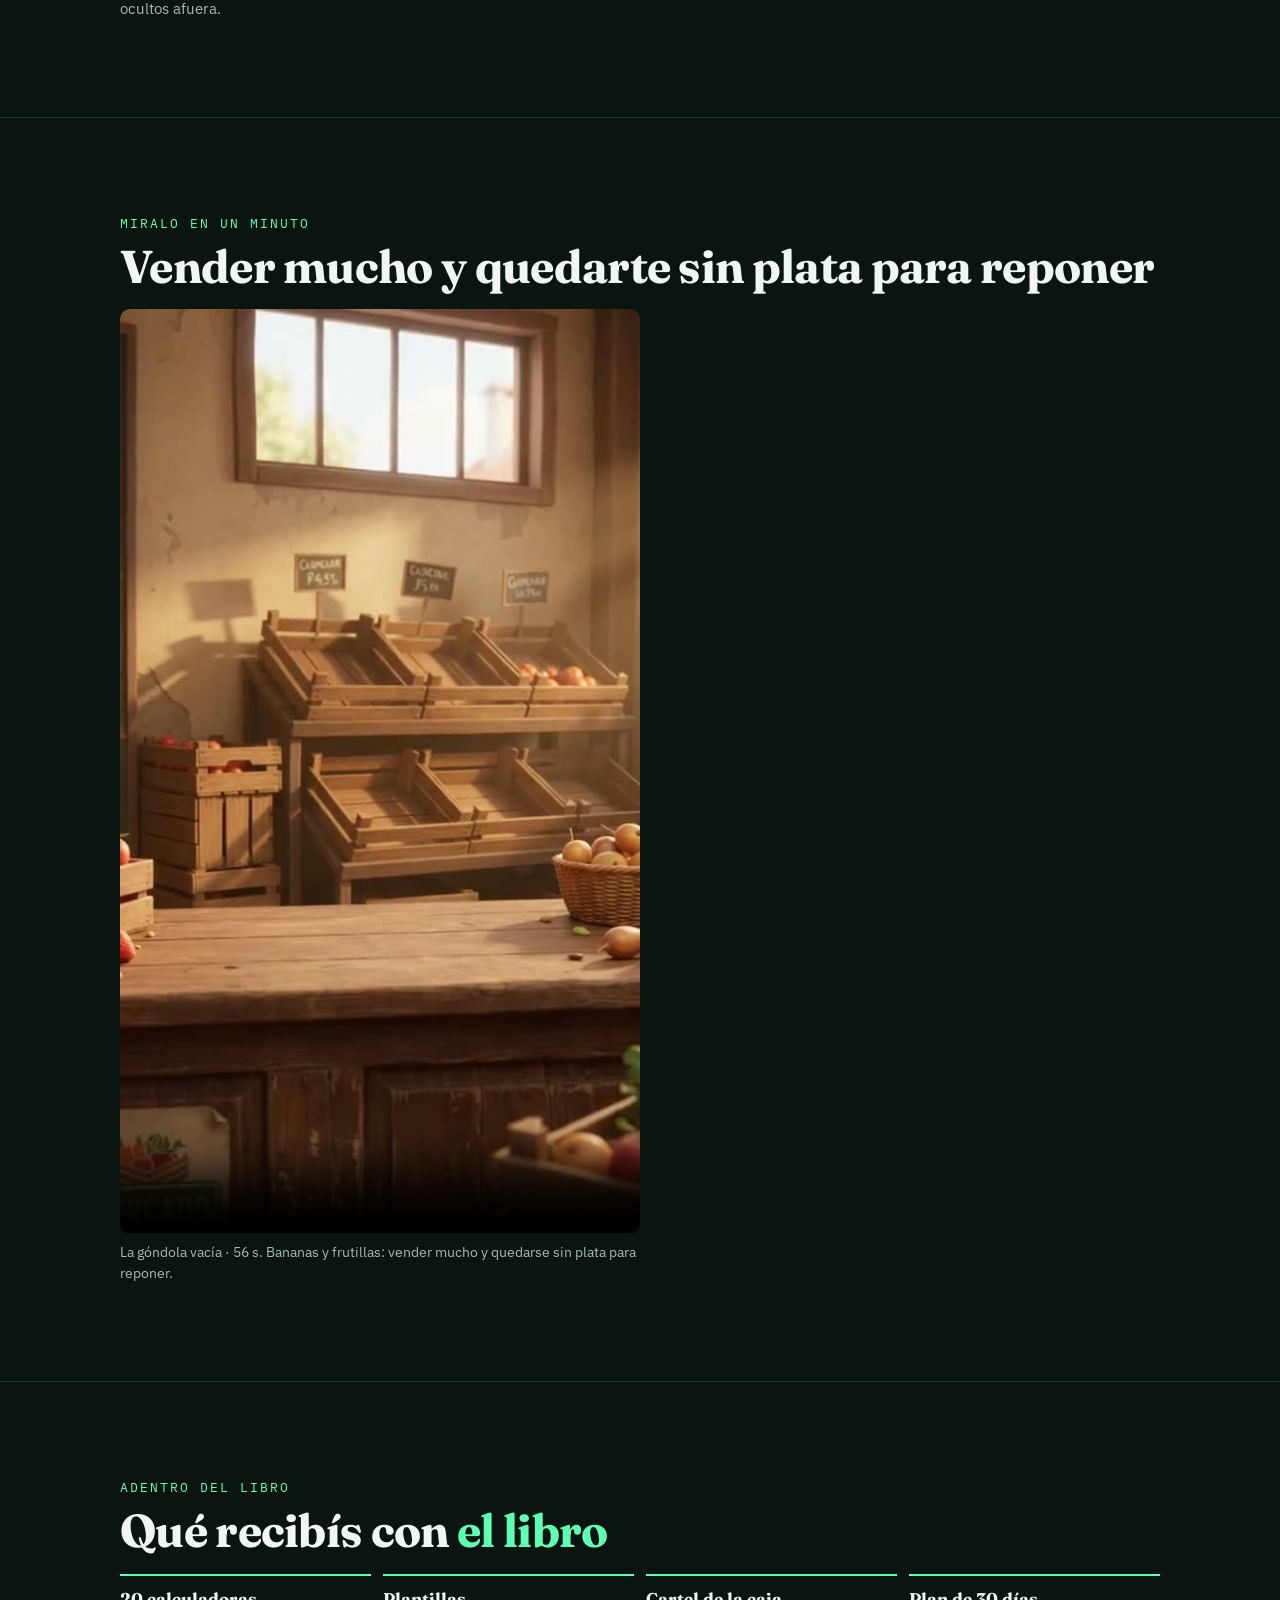
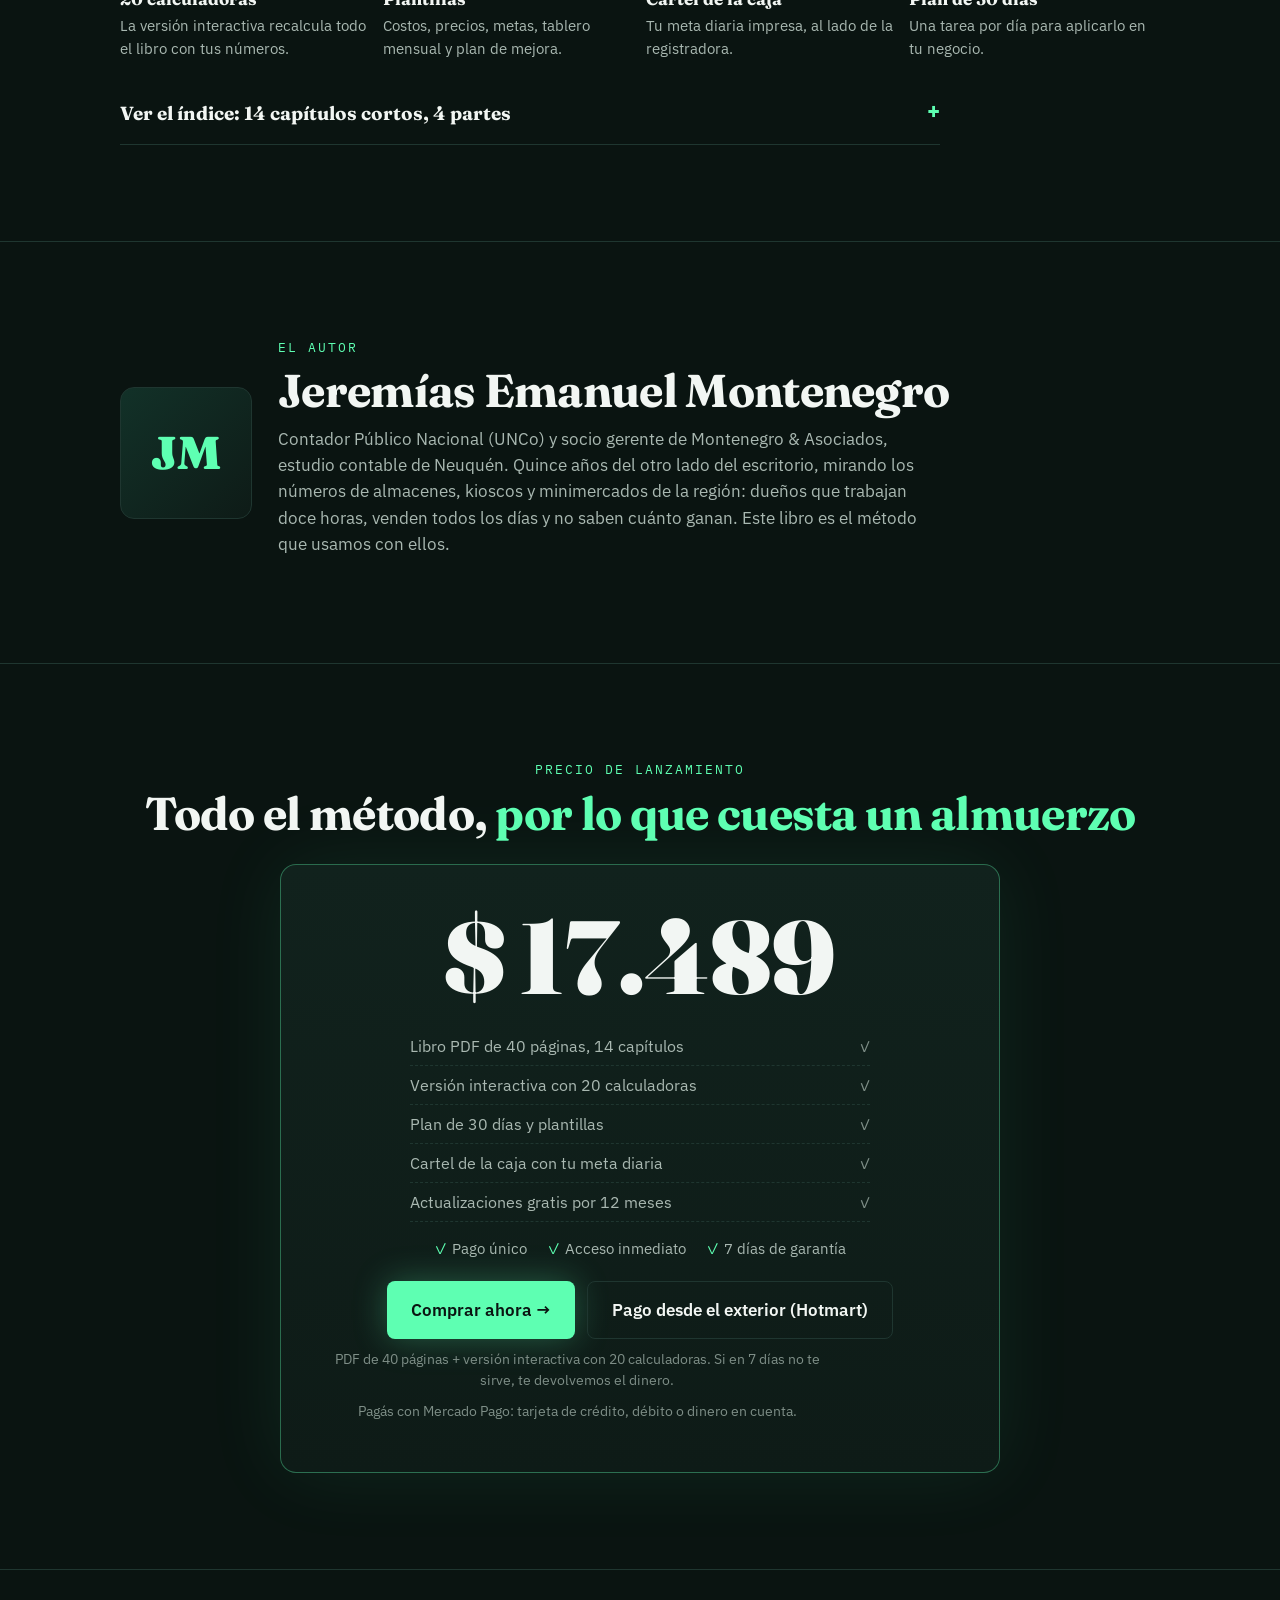
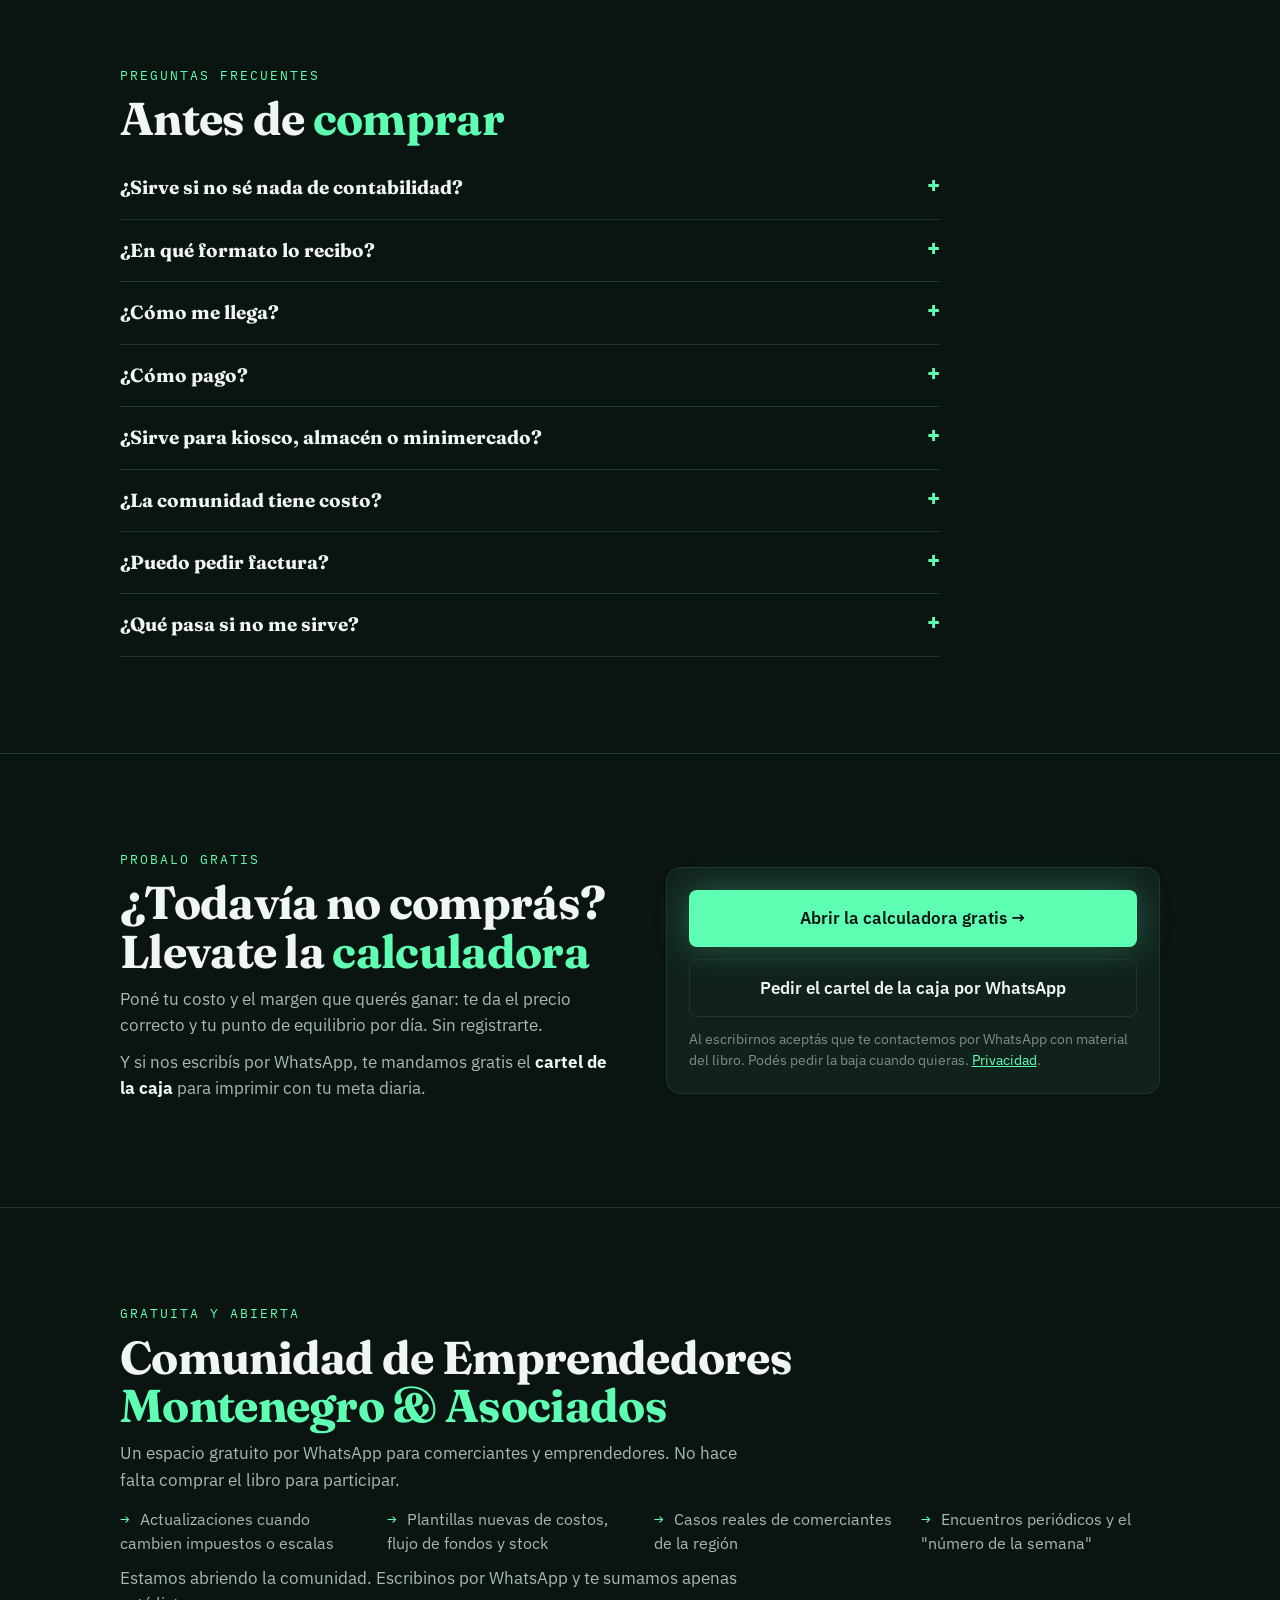
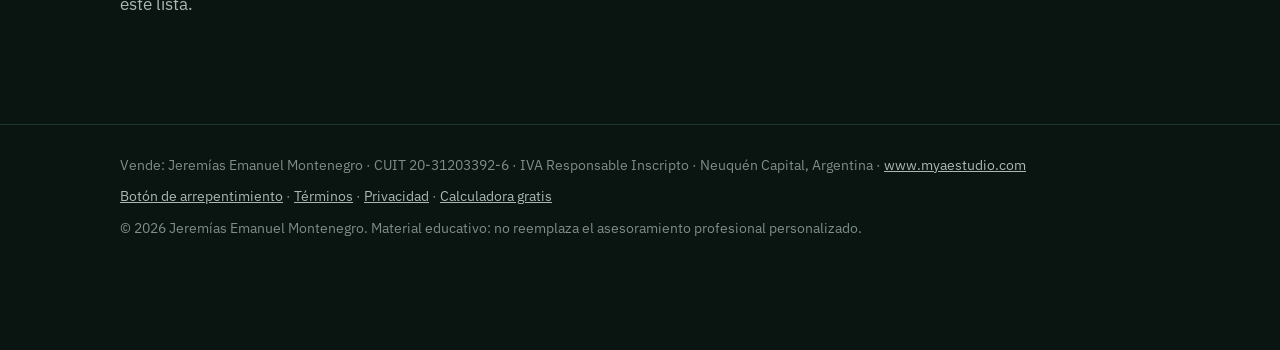
==== commit 6cfa9c26: "Actualizaciones gratis por 12 meses: Del Costo al Precio y Carpeta bancaria Co-Authored-By: Claude O" ====
--- a/index.html
+++ b/index.html
@@ -295,7 +295,7 @@
   <div class="oferta reveal">
     <div class="muted">Antes <span class="tachado"><span data-tachado>USD 24</span></span></div>
     <div class="precio"><span data-precio>USD 10</span></div>
-    <ul class="valor"><li>Libro PDF de 40 páginas, 14 capítulos <b>✓</b></li><li>Versión interactiva con 20 calculadoras <b>✓</b></li><li>Plan de 30 días y plantillas <b>✓</b></li><li>Cartel de la caja con tu meta diaria <b>✓</b></li><li>Actualizaciones cuando cambien impuestos <b>✓</b></li></ul>
+    <ul class="valor"><li>Libro PDF de 40 páginas, 14 capítulos <b>✓</b></li><li>Versión interactiva con 20 calculadoras <b>✓</b></li><li>Plan de 30 días y plantillas <b>✓</b></li><li>Cartel de la caja con tu meta diaria <b>✓</b></li><li>Actualizaciones gratis por 12 meses <b>✓</b></li></ul>
     <div class="garantias"><span>Pago único</span><span>Acceso inmediato</span><span>7 días de garantía</span></div>
     <div class="botones"><a class="btn" data-buy="principal" href="#" target="_blank" rel="noopener">Comprar ahora →</a><a class="btn ghost" data-buy="hotmart" href="#" target="_blank" rel="noopener">Pago desde el exterior (Hotmart)</a></div>
     <p class="urgencia" style="margin-bottom:0">PDF de 40 páginas + versión interactiva con 20 calculadoras. Si en <span data-garantia>7</span> días no te sirve, te devolvemos el dinero.</p>
